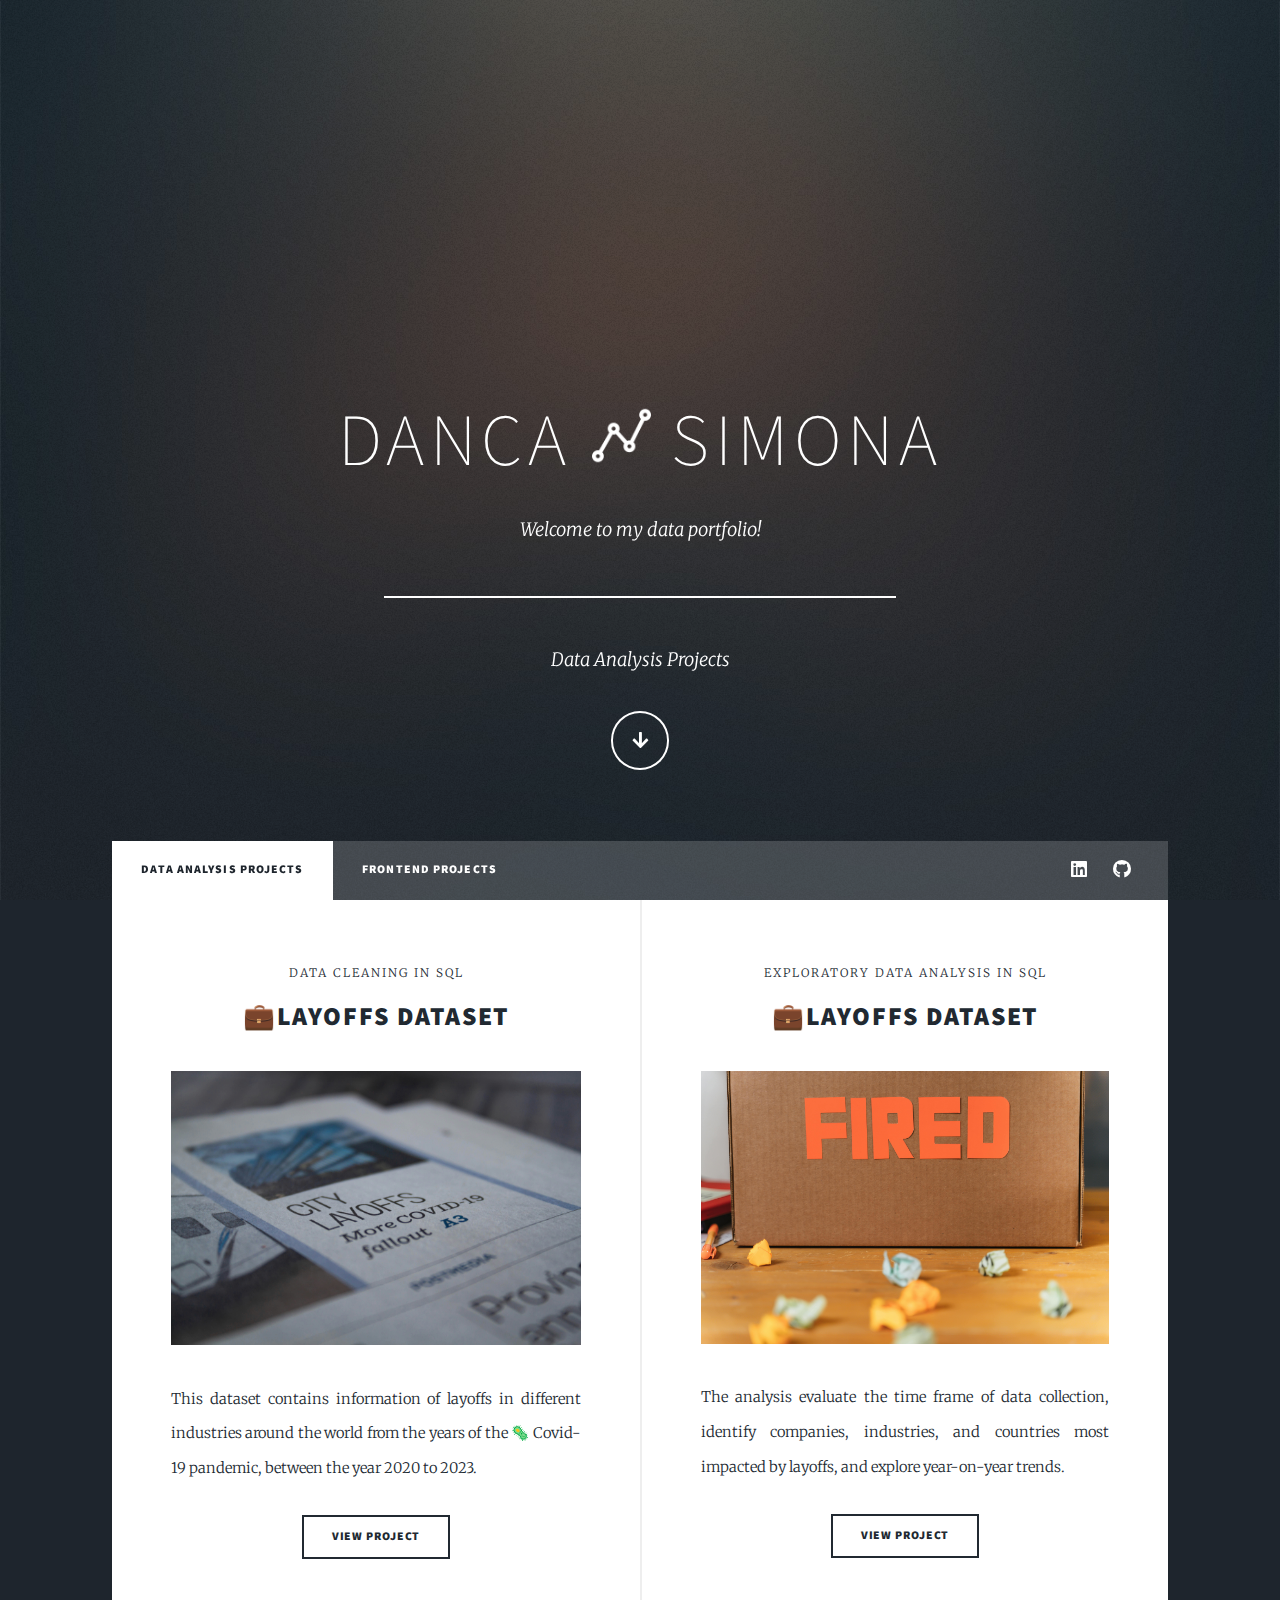
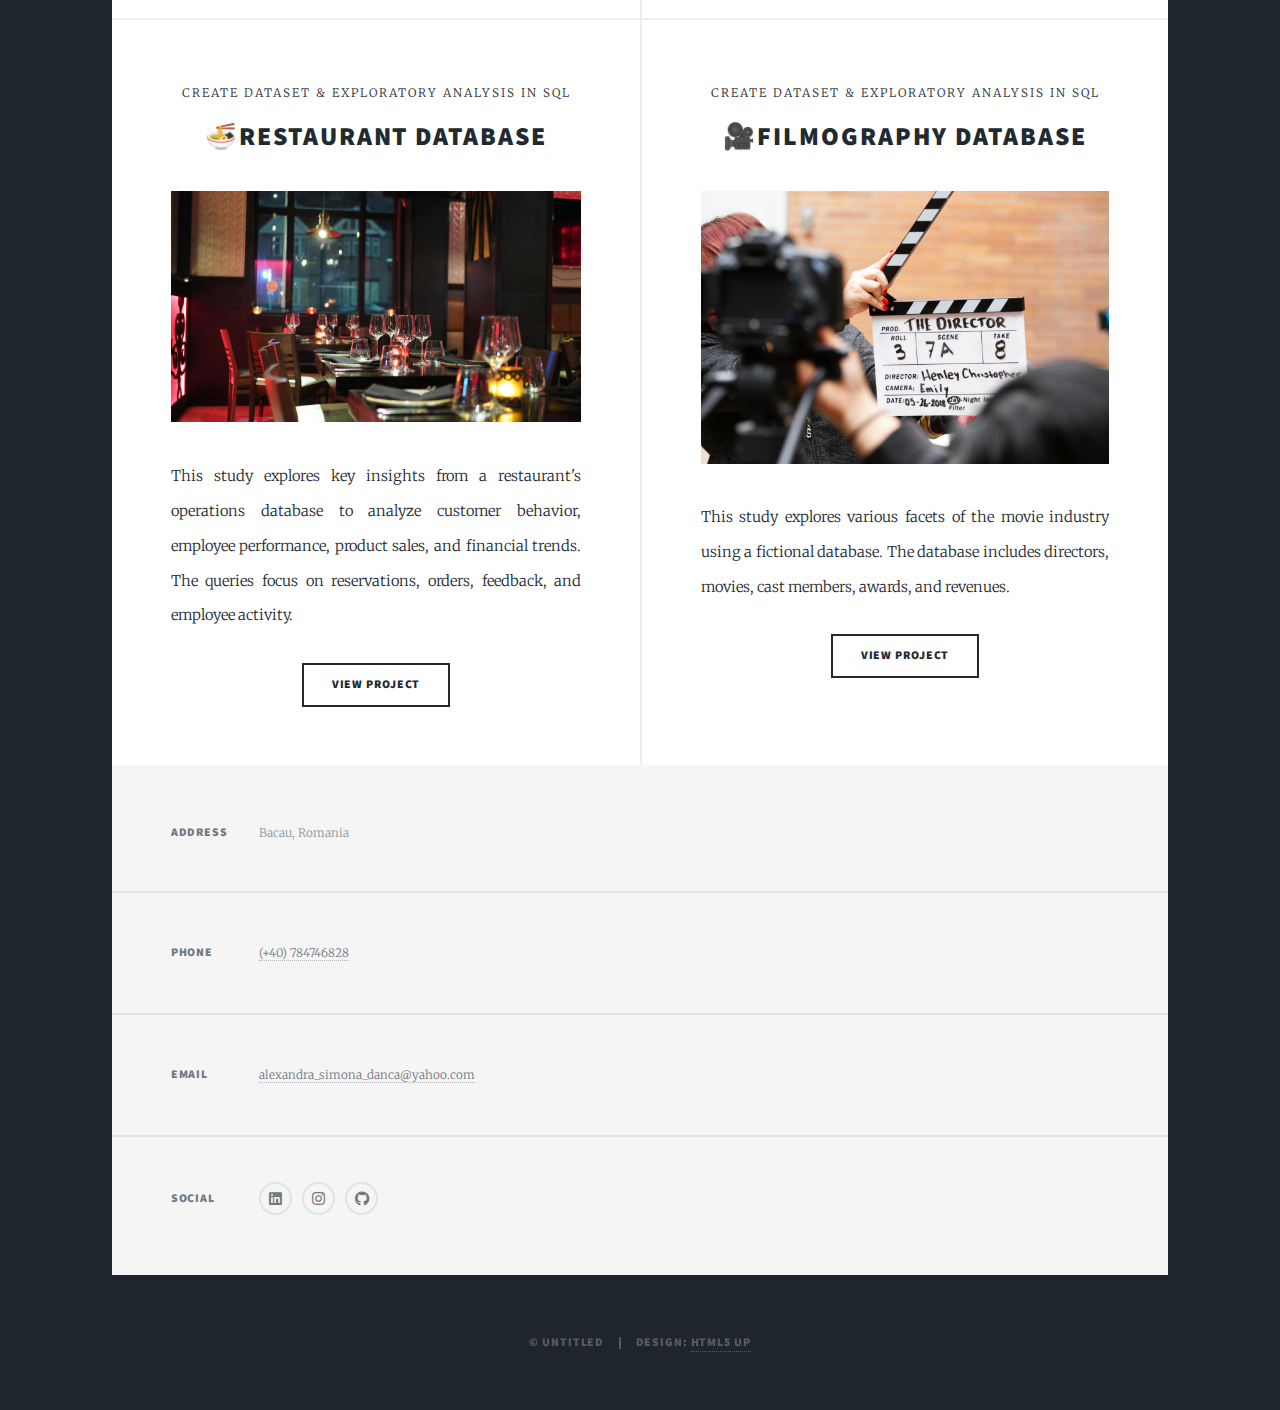
==== index.html @ 0bf6cb14 "upload website" ====
<!DOCTYPE HTML>
<!--
	Massively by HTML5 UP
	html5up.net | @ajlkn
	Free for personal and commercial use under the CCA 3.0 license (html5up.net/license)
-->
<html>
	<head>
		<title>Danca Simona | Portfolio</title>
		<link rel="icon" type="image/x-icon" href="./images/graph_black.png">
		<meta charset="utf-8" />
		<meta name="viewport" content="width=device-width, initial-scale=1, user-scalable=no" />
		<link rel="stylesheet" href="assets/css/main.css" />
		<noscript><link rel="stylesheet" href="assets/css/noscript.css" /></noscript>
	</head>
	<body class="is-preload">

		<!-- Wrapper -->
			<div id="wrapper" class="fade-in">

				<!-- Intro -->
					<div id="intro">
						<h1>Danca <img id="icon" src="./images/graph.png"> Simona</h1>
						<p id="special">Welcome to my data portfolio!</p>
						<hr/>
						<p>Data Analysis Projects</p>
						<ul class="actions">
							<li><a href="#header" class="button icon solid solo fa-arrow-down scrolly">Continue</a></li>
						</ul>
					</div>

				<!-- Nav -->
					<nav id="nav">
						<ul class="links">
							<li class="active"><a href="index.html">Data Analysis projects</a></li>
							<li><a href="frontend_page.html">Frontend projects</a></li>
						</ul>
						<ul class="icons">
							<li><a target=”_blank” href="https://www.linkedin.com/in/alexandra-simona-danca-36a743207/?originalSubdomain=ro" class="icon brands fa-linkedin"><span class="label">Linkedin</span></a></li>
							<li><a target=”_blank” href="https://github.com/alexandradanca" class="icon brands fa-github"><span class="label">GitHub</span></a></li>
						</ul>
					</nav>

				<!-- Main -->
					<div id="main">

						<!-- Featured Post -->
						 <!--
							<article class="post featured">
								<header class="major">
									<span class="date">data cleaning in Sql</span>
									<h2><a href="https://github.com/alexandradanca/MySQL_Layoffs_Data_Cleaning/tree/main">Layoffs Dataset</a></h2>
									<p>This dataset contains information of layoffs in different industries around the world from the years of the covid-19 pandemic, between the year 2020 to 2023.</p>
								</header>
								<a href="https://github.com/alexandradanca/MySQL_Layoffs_Data_Cleaning/blob/main/layoffs.csv" class="image main"><img src="images/pic01.jpg" alt="" /></a>
								<ul class="actions special">
									<li><a href="https://github.com/alexandradanca/MySQL_Layoffs_Data_Cleaning" class="button large">View project</a></li>
								</ul>
							</article>
						-->

						<!-- Posts -->
							<section class="posts">
								<article>
									<header>
										<span class="date">data cleaning in Sql</span>
										<h2><a target=”_blank” href="https://github.com/alexandradanca/MySQL_Layoffs_Data_Cleaning">💼Layoffs Dataset</a></h2>
									</header>
									<a target=”_blank” href="https://github.com/alexandradanca/MySQL_Layoffs_Data_Cleaning" class="image fit"><img src="images/pic01.jpg" alt="Layoffs_Dataset"/></a>
									<p>This dataset contains information of layoffs in different industries around the world from the years of the 🦠 Covid-19 pandemic, between the year 2020 to 2023.</p>
									<ul class="actions special">
										<li><a target=”_blank” href="https://github.com/alexandradanca/MySQL_Layoffs_Data_Cleaning" class="button">View project</a></li>
									</ul>
								</article>
								<article>
									<header>
										<span class="major date">Exploratory Data Analysis in SQL</span>
										<h2><a target=”_blank” href="https://github.com/alexandradanca/MySQL_Exploratory_Data_Analysis">💼Layoffs Dataset</a></h2>
									</header>
									<a target=”_blank” href="https://github.com/alexandradanca/MySQL_Exploratory_Data_Analysis" class="image fit"><img src="images/pic02.jpg" alt="Layoffs_Dataset" /></a>
									<p>The analysis evaluate the time frame of data collection, identify companies, industries, and countries most impacted by layoffs, and explore year-on-year trends.</p>
									<ul class="actions special">
										<li><a target=”_blank” href="https://github.com/alexandradanca/MySQL_Exploratory_Data_Analysis" class="button">View project</a></li>
									</ul>
								</article>
								<article>
									<header>
										<span class="major date">Create dataset & Exploratory Analysis in SQL</span>
										<h2><a target=”_blank” href="https://github.com/alexandradanca/MySQL_Restaurant_Database">🍜Restaurant Database</a></h2>
									</header>
									<a target=”_blank” href="https://github.com/alexandradanca/MySQL_Restaurant_Database" class="image fit"><img src="images/pic03.jpg" alt="" /></a>
									<p>This study explores key insights from a restaurant's operations database to analyze customer behavior, employee performance, product sales, and financial trends. The queries focus on reservations, orders, feedback, and employee activity.</p>
									<ul class="actions special">
										<li><a target=”_blank” href="https://github.com/alexandradanca/MySQL_Restaurant_Database" class="button">View project</a></li>
									</ul>
								</article>
								<article>
									<header>
										<span class="major date">Create dataset & Exploratory Analysis in SQL</span>
										<h2><a target=”_blank” href="https://github.com/alexandradanca/MySQL_Filmography_Database">🎥Filmography Database</a></h2>
									</header>
									<a target=”_blank” href="https://github.com/alexandradanca/MySQL_Filmography_Database" class="image fit"><img src="images/pic04.jpg" alt="" /></a>
									<p>This study explores various facets of the movie industry using a fictional database. The database includes directors, movies, cast members, awards, and revenues.</p>
									<ul class="actions special">
										<li><a target=”_blank” href="https://github.com/alexandradanca/MySQL_Filmography_Database" class="button">View project</a></li>
									</ul>
								</article>
							</section>
					</div>

				<!-- Footer -->
				<footer id="footer">
					<section class="split contact">
						<section class="alt">
							<h3>Address</h3>
							<p>Bacau, Romania</p>
						</section>
						<section>
							<h3>Phone</h3>
							<p><a href="tel:0784746828">(+40) 784746828</a></p>
						</section>
						<section>
							<h3>Email</h3>
							<p><a href="mailto:alexandra_simona_danca@yahoo.com">alexandra_simona_danca@yahoo.com</a></p>
						</section>
						<section>
							<h3>Social</h3>
							<ul class="icons alt">
								<li><a target=”_blank” href="https://www.linkedin.com/in/alexandra-simona-danca-36a743207/?originalSubdomain=ro" class="icon brands alt fa-linkedin"><span class="label">LinkedIn</span></a></li>
								<li><a target=”_blank” href="https://www.instagram.com/dancalexandra/?hl=ro" class="icon brands alt fa-instagram"><span class="label">Instagram</span></a></li>
								<li><a target=”_blank” href="https://github.com/alexandradanca" class="icon brands alt fa-github"><span class="label">GitHub</span></a></li>
							</ul>
						</section>
					</section>
				</footer>

				<!-- Copyright -->
					<div id="copyright">
						<ul><li>&copy; Untitled</li><li>Design: <a href="https://html5up.net">HTML5 UP</a></li></ul>
					</div>

			</div>

		<!-- Scripts -->
			<script src="assets/js/jquery.min.js"></script>
			<script src="assets/js/jquery.scrollex.min.js"></script>
			<script src="assets/js/jquery.scrolly.min.js"></script>
			<script src="assets/js/browser.min.js"></script>
			<script src="assets/js/breakpoints.min.js"></script>
			<script src="assets/js/util.js"></script>
			<script src="assets/js/main.js"></script>

	</body>
</html>
---- assets/css/main.css ----
@import url(fontawesome-all.min.css);
@import url("https://fonts.googleapis.com/css?family=Merriweather:300,700,300italic,700italic|Source+Sans+Pro:900");

/*
	Massively by HTML5 UP
	html5up.net | @ajlkn
	Free for personal and commercial use under the CCA 3.0 license (html5up.net/license)
*/

html, body, div, span, applet, object,
iframe, h1, h2, h3, h4, h5, h6, p, blockquote,
pre, a, abbr, acronym, address, big, cite,
code, del, dfn, em, img, ins, kbd, q, s, samp,
small, strike, strong, sub, sup, tt, var, b,
u, i, center, dl, dt, dd, ol, ul, li, fieldset,
form, label, legend, table, caption, tbody,
tfoot, thead, tr, th, td, article, aside,
canvas, details, embed, figure, figcaption,
footer, header, hgroup, menu, nav, output, ruby,
section, summary, time, mark, audio, video {
	margin: 0;
	padding: 0;
	border: 0;
	font-size: 100%;
	font: inherit;
	vertical-align: baseline;}

article, aside, details, figcaption, figure,
footer, header, hgroup, menu, nav, section {
	display: block;}

body {
	line-height: 1;
}

ol, ul {
	list-style: none;
}

blockquote, q {
	quotes: none;
}

	blockquote:before, blockquote:after, q:before, q:after {
		content: '';
		content: none;
	}

table {
	border-collapse: collapse;
	border-spacing: 0;
}

body {
	-webkit-text-size-adjust: none;
}

mark {
	background-color: transparent;
	color: inherit;
}

input::-moz-focus-inner {
	border: 0;
	padding: 0;
}

input, select, textarea {
	-moz-appearance: none;
	-webkit-appearance: none;
	-ms-appearance: none;
	appearance: none;
}

/* Basic */

	@-ms-viewport {
		width: device-width;
	}

	body {
		-ms-overflow-style: scrollbar;
	}

	@media screen and (max-width: 480px) {

		html, body {
			min-width: 320px;
		}

	}

	html {
		box-sizing: border-box;
	}

	*, *:before, *:after {
		box-sizing: inherit;
	}

	body {
		background-color: #1e252d;
	}

		body.is-preload *, body.is-preload *:before, body.is-preload *:after {
			-moz-animation: none !important;
			-webkit-animation: none !important;
			-ms-animation: none !important;
			animation: none !important;
			-moz-transition: none !important;
			-webkit-transition: none !important;
			-ms-transition: none !important;
			transition: none !important;
		}

/* Type */

	html {
		font-size: 16pt;
	}

		@media screen and (max-width: 1680px) {

			html {
				font-size: 12pt;
			}

		}

		@media screen and (max-width: 1280px) {

			html {
				font-size: 11pt;
			}

		}

		@media screen and (max-width: 360px) {

			html {
				font-size: 10pt;
			}

		}

	body {
		color: #212931;
	}

	body, input, select, textarea {
		font-family: "Merriweather", Georgia, serif;
		font-weight: 300;
		font-size: 1rem;
		line-height: 2.375;
	}

	a {
		-moz-transition: color 0.2s ease-in-out, background-color 0.2s ease-in-out, border-color 0.2s ease-in-out, box-shadow 0.2s ease-in-out;
		-webkit-transition: color 0.2s ease-in-out, background-color 0.2s ease-in-out, border-color 0.2s ease-in-out, box-shadow 0.2s ease-in-out;
		-ms-transition: color 0.2s ease-in-out, background-color 0.2s ease-in-out, border-color 0.2s ease-in-out, box-shadow 0.2s ease-in-out;
		transition: color 0.2s ease-in-out, background-color 0.2s ease-in-out, border-color 0.2s ease-in-out, box-shadow 0.2s ease-in-out;
		border-bottom: dotted 1px;
		text-decoration: none;
	}

		a:hover {
			border-bottom-color: transparent;
		}

	strong, b {
		font-weight: 600;
	}

	em, i {
		font-style: italic;
	}

	p {
		text-align: justify;
		margin: 0 0 2rem 0;
	}

	h1, h2, h3, h4, h5, h6 {
		font-family: "Source Sans Pro", Helvetica, sans-serif;
		font-weight: 900;
		line-height: 1.5;
		letter-spacing: 0.075em;
		text-transform: uppercase;
		margin: 0 0 1rem 0;
	}

		h1 a, h2 a, h3 a, h4 a, h5 a, h6 a {
			border-bottom: 0;
			color: inherit;
			text-decoration: none;
		}

	h1 {
		font-size: 4rem;
		line-height: 1.1;
		margin: 0 0 2rem 0;
	}

	h2 {
		font-size: 1.75rem;
		line-height: 1.3;
		margin: 0 0 1.5rem 0;
	}

	h3 {
		font-size: 1.25rem;
		margin: 0 0 1.5rem 0;
	}

	h4 {
		font-size: 1rem;
	}

	h5 {
		font-size: 0.9rem;
	}

	h6 {
		font-size: 0.8rem;
	}

	sub {
		font-size: 0.8rem;
		position: relative;
		top: 0.5rem;
	}

	sup {
		font-size: 0.8rem;
		position: relative;
		top: -0.5rem;
	}

	blockquote {
		border-left: solid 4px;
		font-style: italic;
		margin: 0 0 2rem 0;
		padding: 0.5rem 0 0.5rem 2rem;
	}

	code {
		border: solid 2px;
		font-family: "Courier New", monospace;
		font-size: 0.9rem;
		margin: 0 0.25rem;
		padding: 0.25rem 0.65rem;
	}

	pre {
		-webkit-overflow-scrolling: touch;
		font-family: "Courier New", monospace;
		font-size: 0.9rem;
		margin: 0 0 2rem 0;
	}

		pre code {
			display: block;
			line-height: 1.75;
			padding: 1rem 1.5rem;
			overflow-x: auto;
		}

	hr {
		border: 0;
		border-bottom: solid 2px;
		margin: 3rem 0;
	}
	
	#intro hr{
		width: 40vw;
	}

		hr.major {
			margin: 5rem 0;
		}

	.align-left {
		text-align: left;
	}

	.align-center {
		text-align: center;
	}

	.align-right {
		text-align: right;
	}

	input, select, textarea {
		color: #212931;
	}

	a {
		color: #212931;
		border-bottom-color: rgba(33, 41, 49, 0.5);
	}

		a:hover {
			border-bottom-color: transparent;
			color: #18bfef !important;
		}

	strong, b {
		color: #212931;
	}

	h1, h2, h3, h4, h5, h6 {
		color: #212931;
	}

	blockquote {
		border-left-color: #eeeeee;
	}

	code {
		background: rgba(220, 220, 220, 0.25);
		border-color: #eeeeee;
	}

	hr {
		border-bottom-color: #eeeeee;
	}

/* Row */

	.row {
		display: flex;
		flex-wrap: wrap;
		box-sizing: border-box;
		align-items: stretch;
	}

		.row > * {
			box-sizing: border-box;
		}

		.row.gtr-uniform > * > :last-child {
			margin-bottom: 0;
		}

		.row.aln-left {
			justify-content: flex-start;
		}

		.row.aln-center {
			justify-content: center;
		}

		.row.aln-right {
			justify-content: flex-end;
		}

		.row.aln-top {
			align-items: flex-start;
		}

		.row.aln-middle {
			align-items: center;
		}

		.row.aln-bottom {
			align-items: flex-end;
		}

		.row > .imp {
			order: -1;
		}

		.row > .col-1 {
			width: 8.33333%;
		}

		.row > .off-1 {
			margin-left: 8.33333%;
		}

		.row > .col-2 {
			width: 16.66667%;
		}

		.row > .off-2 {
			margin-left: 16.66667%;
		}

		.row > .col-3 {
			width: 25%;
		}

		.row > .off-3 {
			margin-left: 25%;
		}

		.row > .col-4 {
			width: 33.33333%;
		}

		.row > .off-4 {
			margin-left: 33.33333%;
		}

		.row > .col-5 {
			width: 41.66667%;
		}

		.row > .off-5 {
			margin-left: 41.66667%;
		}

		.row > .col-6 {
			width: 50%;
		}

		.row > .off-6 {
			margin-left: 50%;
		}

		.row > .col-7 {
			width: 58.33333%;
		}

		.row > .off-7 {
			margin-left: 58.33333%;
		}

		.row > .col-8 {
			width: 66.66667%;
		}

		.row > .off-8 {
			margin-left: 66.66667%;
		}

		.row > .col-9 {
			width: 75%;
		}

		.row > .off-9 {
			margin-left: 75%;
		}

		.row > .col-10 {
			width: 83.33333%;
		}

		.row > .off-10 {
			margin-left: 83.33333%;
		}

		.row > .col-11 {
			width: 91.66667%;
		}

		.row > .off-11 {
			margin-left: 91.66667%;
		}

		.row > .col-12 {
			width: 100%;
		}

		.row > .off-12 {
			margin-left: 100%;
		}

		.row.gtr-0 {
			margin-top: 0;
			margin-left: 0rem;
		}

			.row.gtr-0 > * {
				padding: 0 0 0 0rem;
			}

			.row.gtr-0.gtr-uniform {
				margin-top: 0rem;
			}

				.row.gtr-0.gtr-uniform > * {
					padding-top: 0rem;
				}

		.row.gtr-25 {
			margin-top: 0;
			margin-left: -0.375rem;
		}

			.row.gtr-25 > * {
				padding: 0 0 0 0.375rem;
			}

			.row.gtr-25.gtr-uniform {
				margin-top: -0.375rem;
			}

				.row.gtr-25.gtr-uniform > * {
					padding-top: 0.375rem;
				}

		.row.gtr-50 {
			margin-top: 0;
			margin-left: -0.75rem;
		}

			.row.gtr-50 > * {
				padding: 0 0 0 0.75rem;
			}

			.row.gtr-50.gtr-uniform {
				margin-top: -0.75rem;
			}

				.row.gtr-50.gtr-uniform > * {
					padding-top: 0.75rem;
				}

		.row {
			margin-top: 0;
			margin-left: -1.5rem;
		}

			.row > * {
				padding: 0 0 0 1.5rem;
			}

			.row.gtr-uniform {
				margin-top: -1.5rem;
			}

				.row.gtr-uniform > * {
					padding-top: 1.5rem;
				}

		.row.gtr-150 {
			margin-top: 0;
			margin-left: -2.25rem;
		}

			.row.gtr-150 > * {
				padding: 0 0 0 2.25rem;
			}

			.row.gtr-150.gtr-uniform {
				margin-top: -2.25rem;
			}

				.row.gtr-150.gtr-uniform > * {
					padding-top: 2.25rem;
				}

		.row.gtr-200 {
			margin-top: 0;
			margin-left: -3rem;
		}

			.row.gtr-200 > * {
				padding: 0 0 0 3rem;
			}

			.row.gtr-200.gtr-uniform {
				margin-top: -3rem;
			}

				.row.gtr-200.gtr-uniform > * {
					padding-top: 3rem;
				}

		@media screen and (max-width: 1680px) {

			.row {
				display: flex;
				flex-wrap: wrap;
				box-sizing: border-box;
				align-items: stretch;
			}

				.row > * {
					box-sizing: border-box;
				}

				.row.gtr-uniform > * > :last-child {
					margin-bottom: 0;
				}

				.row.aln-left {
					justify-content: flex-start;
				}

				.row.aln-center {
					justify-content: center;
				}

				.row.aln-right {
					justify-content: flex-end;
				}

				.row.aln-top {
					align-items: flex-start;
				}

				.row.aln-middle {
					align-items: center;
				}

				.row.aln-bottom {
					align-items: flex-end;
				}

				.row > .imp-xlarge {
					order: -1;
				}

				.row > .col-1-xlarge {
					width: 8.33333%;
				}

				.row > .off-1-xlarge {
					margin-left: 8.33333%;
				}

				.row > .col-2-xlarge {
					width: 16.66667%;
				}

				.row > .off-2-xlarge {
					margin-left: 16.66667%;
				}

				.row > .col-3-xlarge {
					width: 25%;
				}

				.row > .off-3-xlarge {
					margin-left: 25%;
				}

				.row > .col-4-xlarge {
					width: 33.33333%;
				}

				.row > .off-4-xlarge {
					margin-left: 33.33333%;
				}

				.row > .col-5-xlarge {
					width: 41.66667%;
				}

				.row > .off-5-xlarge {
					margin-left: 41.66667%;
				}

				.row > .col-6-xlarge {
					width: 50%;
				}

				.row > .off-6-xlarge {
					margin-left: 50%;
				}

				.row > .col-7-xlarge {
					width: 58.33333%;
				}

				.row > .off-7-xlarge {
					margin-left: 58.33333%;
				}

				.row > .col-8-xlarge {
					width: 66.66667%;
				}

				.row > .off-8-xlarge {
					margin-left: 66.66667%;
				}

				.row > .col-9-xlarge {
					width: 75%;
				}

				.row > .off-9-xlarge {
					margin-left: 75%;
				}

				.row > .col-10-xlarge {
					width: 83.33333%;
				}

				.row > .off-10-xlarge {
					margin-left: 83.33333%;
				}

				.row > .col-11-xlarge {
					width: 91.66667%;
				}

				.row > .off-11-xlarge {
					margin-left: 91.66667%;
				}

				.row > .col-12-xlarge {
					width: 100%;
				}

				.row > .off-12-xlarge {
					margin-left: 100%;
				}

				.row.gtr-0 {
					margin-top: 0;
					margin-left: 0rem;
				}

					.row.gtr-0 > * {
						padding: 0 0 0 0rem;
					}

					.row.gtr-0.gtr-uniform {
						margin-top: 0rem;
					}

						.row.gtr-0.gtr-uniform > * {
							padding-top: 0rem;
						}

				.row.gtr-25 {
					margin-top: 0;
					margin-left: -0.375rem;
				}

					.row.gtr-25 > * {
						padding: 0 0 0 0.375rem;
					}

					.row.gtr-25.gtr-uniform {
						margin-top: -0.375rem;
					}

						.row.gtr-25.gtr-uniform > * {
							padding-top: 0.375rem;
						}

				.row.gtr-50 {
					margin-top: 0;
					margin-left: -0.75rem;
				}

					.row.gtr-50 > * {
						padding: 0 0 0 0.75rem;
					}

					.row.gtr-50.gtr-uniform {
						margin-top: -0.75rem;
					}

						.row.gtr-50.gtr-uniform > * {
							padding-top: 0.75rem;
						}

				.row {
					margin-top: 0;
					margin-left: -1.5rem;
				}

					.row > * {
						padding: 0 0 0 1.5rem;
					}

					.row.gtr-uniform {
						margin-top: -1.5rem;
					}

						.row.gtr-uniform > * {
							padding-top: 1.5rem;
						}

				.row.gtr-150 {
					margin-top: 0;
					margin-left: -2.25rem;
				}

					.row.gtr-150 > * {
						padding: 0 0 0 2.25rem;
					}

					.row.gtr-150.gtr-uniform {
						margin-top: -2.25rem;
					}

						.row.gtr-150.gtr-uniform > * {
							padding-top: 2.25rem;
						}

				.row.gtr-200 {
					margin-top: 0;
					margin-left: -3rem;
				}

					.row.gtr-200 > * {
						padding: 0 0 0 3rem;
					}

					.row.gtr-200.gtr-uniform {
						margin-top: -3rem;
					}

						.row.gtr-200.gtr-uniform > * {
							padding-top: 3rem;
						}

		}

		@media screen and (max-width: 1280px) {

			.row {
				display: flex;
				flex-wrap: wrap;
				box-sizing: border-box;
				align-items: stretch;
			}

				.row > * {
					box-sizing: border-box;
				}

				.row.gtr-uniform > * > :last-child {
					margin-bottom: 0;
				}

				.row.aln-left {
					justify-content: flex-start;
				}

				.row.aln-center {
					justify-content: center;
				}

				.row.aln-right {
					justify-content: flex-end;
				}

				.row.aln-top {
					align-items: flex-start;
				}

				.row.aln-middle {
					align-items: center;
				}

				.row.aln-bottom {
					align-items: flex-end;
				}

				.row > .imp-large {
					order: -1;
				}

				.row > .col-1-large {
					width: 8.33333%;
				}

				.row > .off-1-large {
					margin-left: 8.33333%;
				}

				.row > .col-2-large {
					width: 16.66667%;
				}

				.row > .off-2-large {
					margin-left: 16.66667%;
				}

				.row > .col-3-large {
					width: 25%;
				}

				.row > .off-3-large {
					margin-left: 25%;
				}

				.row > .col-4-large {
					width: 33.33333%;
				}

				.row > .off-4-large {
					margin-left: 33.33333%;
				}

				.row > .col-5-large {
					width: 41.66667%;
				}

				.row > .off-5-large {
					margin-left: 41.66667%;
				}

				.row > .col-6-large {
					width: 50%;
				}

				.row > .off-6-large {
					margin-left: 50%;
				}

				.row > .col-7-large {
					width: 58.33333%;
				}

				.row > .off-7-large {
					margin-left: 58.33333%;
				}

				.row > .col-8-large {
					width: 66.66667%;
				}

				.row > .off-8-large {
					margin-left: 66.66667%;
				}

				.row > .col-9-large {
					width: 75%;
				}

				.row > .off-9-large {
					margin-left: 75%;
				}

				.row > .col-10-large {
					width: 83.33333%;
				}

				.row > .off-10-large {
					margin-left: 83.33333%;
				}

				.row > .col-11-large {
					width: 91.66667%;
				}

				.row > .off-11-large {
					margin-left: 91.66667%;
				}

				.row > .col-12-large {
					width: 100%;
				}

				.row > .off-12-large {
					margin-left: 100%;
				}

				.row.gtr-0 {
					margin-top: 0;
					margin-left: 0rem;
				}

					.row.gtr-0 > * {
						padding: 0 0 0 0rem;
					}

					.row.gtr-0.gtr-uniform {
						margin-top: 0rem;
					}

						.row.gtr-0.gtr-uniform > * {
							padding-top: 0rem;
						}

				.row.gtr-25 {
					margin-top: 0;
					margin-left: -0.375rem;
				}

					.row.gtr-25 > * {
						padding: 0 0 0 0.375rem;
					}

					.row.gtr-25.gtr-uniform {
						margin-top: -0.375rem;
					}

						.row.gtr-25.gtr-uniform > * {
							padding-top: 0.375rem;
						}

				.row.gtr-50 {
					margin-top: 0;
					margin-left: -0.75rem;
				}

					.row.gtr-50 > * {
						padding: 0 0 0 0.75rem;
					}

					.row.gtr-50.gtr-uniform {
						margin-top: -0.75rem;
					}

						.row.gtr-50.gtr-uniform > * {
							padding-top: 0.75rem;
						}

				.row {
					margin-top: 0;
					margin-left: -1.5rem;
				}

					.row > * {
						padding: 0 0 0 1.5rem;
					}

					.row.gtr-uniform {
						margin-top: -1.5rem;
					}

						.row.gtr-uniform > * {
							padding-top: 1.5rem;
						}

				.row.gtr-150 {
					margin-top: 0;
					margin-left: -2.25rem;
				}

					.row.gtr-150 > * {
						padding: 0 0 0 2.25rem;
					}

					.row.gtr-150.gtr-uniform {
						margin-top: -2.25rem;
					}

						.row.gtr-150.gtr-uniform > * {
							padding-top: 2.25rem;
						}

				.row.gtr-200 {
					margin-top: 0;
					margin-left: -3rem;
				}

					.row.gtr-200 > * {
						padding: 0 0 0 3rem;
					}

					.row.gtr-200.gtr-uniform {
						margin-top: -3rem;
					}

						.row.gtr-200.gtr-uniform > * {
							padding-top: 3rem;
						}

		}

		@media screen and (max-width: 980px) {

			.row {
				display: flex;
				flex-wrap: wrap;
				box-sizing: border-box;
				align-items: stretch;
			}

				.row > * {
					box-sizing: border-box;
				}

				.row.gtr-uniform > * > :last-child {
					margin-bottom: 0;
				}

				.row.aln-left {
					justify-content: flex-start;
				}

				.row.aln-center {
					justify-content: center;
				}

				.row.aln-right {
					justify-content: flex-end;
				}

				.row.aln-top {
					align-items: flex-start;
				}

				.row.aln-middle {
					align-items: center;
				}

				.row.aln-bottom {
					align-items: flex-end;
				}

				.row > .imp-medium {
					order: -1;
				}

				.row > .col-1-medium {
					width: 8.33333%;
				}

				.row > .off-1-medium {
					margin-left: 8.33333%;
				}

				.row > .col-2-medium {
					width: 16.66667%;
				}

				.row > .off-2-medium {
					margin-left: 16.66667%;
				}

				.row > .col-3-medium {
					width: 25%;
				}

				.row > .off-3-medium {
					margin-left: 25%;
				}

				.row > .col-4-medium {
					width: 33.33333%;
				}

				.row > .off-4-medium {
					margin-left: 33.33333%;
				}

				.row > .col-5-medium {
					width: 41.66667%;
				}

				.row > .off-5-medium {
					margin-left: 41.66667%;
				}

				.row > .col-6-medium {
					width: 50%;
				}

				.row > .off-6-medium {
					margin-left: 50%;
				}

				.row > .col-7-medium {
					width: 58.33333%;
				}

				.row > .off-7-medium {
					margin-left: 58.33333%;
				}

				.row > .col-8-medium {
					width: 66.66667%;
				}

				.row > .off-8-medium {
					margin-left: 66.66667%;
				}

				.row > .col-9-medium {
					width: 75%;
				}

				.row > .off-9-medium {
					margin-left: 75%;
				}

				.row > .col-10-medium {
					width: 83.33333%;
				}

				.row > .off-10-medium {
					margin-left: 83.33333%;
				}

				.row > .col-11-medium {
					width: 91.66667%;
				}

				.row > .off-11-medium {
					margin-left: 91.66667%;
				}

				.row > .col-12-medium {
					width: 100%;
				}

				.row > .off-12-medium {
					margin-left: 100%;
				}

				.row.gtr-0 {
					margin-top: 0;
					margin-left: 0rem;
				}

					.row.gtr-0 > * {
						padding: 0 0 0 0rem;
					}

					.row.gtr-0.gtr-uniform {
						margin-top: 0rem;
					}

						.row.gtr-0.gtr-uniform > * {
							padding-top: 0rem;
						}

				.row.gtr-25 {
					margin-top: 0;
					margin-left: -0.375rem;
				}

					.row.gtr-25 > * {
						padding: 0 0 0 0.375rem;
					}

					.row.gtr-25.gtr-uniform {
						margin-top: -0.375rem;
					}

						.row.gtr-25.gtr-uniform > * {
							padding-top: 0.375rem;
						}

				.row.gtr-50 {
					margin-top: 0;
					margin-left: -0.75rem;
				}

					.row.gtr-50 > * {
						padding: 0 0 0 0.75rem;
					}

					.row.gtr-50.gtr-uniform {
						margin-top: -0.75rem;
					}

						.row.gtr-50.gtr-uniform > * {
							padding-top: 0.75rem;
						}

				.row {
					margin-top: 0;
					margin-left: -1.5rem;
				}

					.row > * {
						padding: 0 0 0 1.5rem;
					}

					.row.gtr-uniform {
						margin-top: -1.5rem;
					}

						.row.gtr-uniform > * {
							padding-top: 1.5rem;
						}

				.row.gtr-150 {
					margin-top: 0;
					margin-left: -2.25rem;
				}

					.row.gtr-150 > * {
						padding: 0 0 0 2.25rem;
					}

					.row.gtr-150.gtr-uniform {
						margin-top: -2.25rem;
					}

						.row.gtr-150.gtr-uniform > * {
							padding-top: 2.25rem;
						}

				.row.gtr-200 {
					margin-top: 0;
					margin-left: -3rem;
				}

					.row.gtr-200 > * {
						padding: 0 0 0 3rem;
					}

					.row.gtr-200.gtr-uniform {
						margin-top: -3rem;
					}

						.row.gtr-200.gtr-uniform > * {
							padding-top: 3rem;
						}

		}

		@media screen and (max-width: 736px) {

			.row {
				display: flex;
				flex-wrap: wrap;
				box-sizing: border-box;
				align-items: stretch;
			}

				.row > * {
					box-sizing: border-box;
				}

				.row.gtr-uniform > * > :last-child {
					margin-bottom: 0;
				}

				.row.aln-left {
					justify-content: flex-start;
				}

				.row.aln-center {
					justify-content: center;
				}

				.row.aln-right {
					justify-content: flex-end;
				}

				.row.aln-top {
					align-items: flex-start;
				}

				.row.aln-middle {
					align-items: center;
				}

				.row.aln-bottom {
					align-items: flex-end;
				}

				.row > .imp-small {
					order: -1;
				}

				.row > .col-1-small {
					width: 8.33333%;
				}

				.row > .off-1-small {
					margin-left: 8.33333%;
				}

				.row > .col-2-small {
					width: 16.66667%;
				}

				.row > .off-2-small {
					margin-left: 16.66667%;
				}

				.row > .col-3-small {
					width: 25%;
				}

				.row > .off-3-small {
					margin-left: 25%;
				}

				.row > .col-4-small {
					width: 33.33333%;
				}

				.row > .off-4-small {
					margin-left: 33.33333%;
				}

				.row > .col-5-small {
					width: 41.66667%;
				}

				.row > .off-5-small {
					margin-left: 41.66667%;
				}

				.row > .col-6-small {
					width: 50%;
				}

				.row > .off-6-small {
					margin-left: 50%;
				}

				.row > .col-7-small {
					width: 58.33333%;
				}

				.row > .off-7-small {
					margin-left: 58.33333%;
				}

				.row > .col-8-small {
					width: 66.66667%;
				}

				.row > .off-8-small {
					margin-left: 66.66667%;
				}

				.row > .col-9-small {
					width: 75%;
				}

				.row > .off-9-small {
					margin-left: 75%;
				}

				.row > .col-10-small {
					width: 83.33333%;
				}

				.row > .off-10-small {
					margin-left: 83.33333%;
				}

				.row > .col-11-small {
					width: 91.66667%;
				}

				.row > .off-11-small {
					margin-left: 91.66667%;
				}

				.row > .col-12-small {
					width: 100%;
				}

				.row > .off-12-small {
					margin-left: 100%;
				}

				.row.gtr-0 {
					margin-top: 0;
					margin-left: 0rem;
				}

					.row.gtr-0 > * {
						padding: 0 0 0 0rem;
					}

					.row.gtr-0.gtr-uniform {
						margin-top: 0rem;
					}

						.row.gtr-0.gtr-uniform > * {
							padding-top: 0rem;
						}

				.row.gtr-25 {
					margin-top: 0;
					margin-left: -0.375rem;
				}

					.row.gtr-25 > * {
						padding: 0 0 0 0.375rem;
					}

					.row.gtr-25.gtr-uniform {
						margin-top: -0.375rem;
					}

						.row.gtr-25.gtr-uniform > * {
							padding-top: 0.375rem;
						}

				.row.gtr-50 {
					margin-top: 0;
					margin-left: -0.75rem;
				}

					.row.gtr-50 > * {
						padding: 0 0 0 0.75rem;
					}

					.row.gtr-50.gtr-uniform {
						margin-top: -0.75rem;
					}

						.row.gtr-50.gtr-uniform > * {
							padding-top: 0.75rem;
						}

				.row {
					margin-top: 0;
					margin-left: -1.5rem;
				}

					.row > * {
						padding: 0 0 0 1.5rem;
					}

					.row.gtr-uniform {
						margin-top: -1.5rem;
					}

						.row.gtr-uniform > * {
							padding-top: 1.5rem;
						}

				.row.gtr-150 {
					margin-top: 0;
					margin-left: -2.25rem;
				}

					.row.gtr-150 > * {
						padding: 0 0 0 2.25rem;
					}

					.row.gtr-150.gtr-uniform {
						margin-top: -2.25rem;
					}

						.row.gtr-150.gtr-uniform > * {
							padding-top: 2.25rem;
						}

				.row.gtr-200 {
					margin-top: 0;
					margin-left: -3rem;
				}

					.row.gtr-200 > * {
						padding: 0 0 0 3rem;
					}

					.row.gtr-200.gtr-uniform {
						margin-top: -3rem;
					}

						.row.gtr-200.gtr-uniform > * {
							padding-top: 3rem;
						}

		}

		@media screen and (max-width: 480px) {

			.row {
				display: flex;
				flex-wrap: wrap;
				box-sizing: border-box;
				align-items: stretch;
			}

				.row > * {
					box-sizing: border-box;
				}

				.row.gtr-uniform > * > :last-child {
					margin-bottom: 0;
				}

				.row.aln-left {
					justify-content: flex-start;
				}

				.row.aln-center {
					justify-content: center;
				}

				.row.aln-right {
					justify-content: flex-end;
				}

				.row.aln-top {
					align-items: flex-start;
				}

				.row.aln-middle {
					align-items: center;
				}

				.row.aln-bottom {
					align-items: flex-end;
				}

				.row > .imp-xsmall {
					order: -1;
				}

				.row > .col-1-xsmall {
					width: 8.33333%;
				}

				.row > .off-1-xsmall {
					margin-left: 8.33333%;
				}

				.row > .col-2-xsmall {
					width: 16.66667%;
				}

				.row > .off-2-xsmall {
					margin-left: 16.66667%;
				}

				.row > .col-3-xsmall {
					width: 25%;
				}

				.row > .off-3-xsmall {
					margin-left: 25%;
				}

				.row > .col-4-xsmall {
					width: 33.33333%;
				}

				.row > .off-4-xsmall {
					margin-left: 33.33333%;
				}

				.row > .col-5-xsmall {
					width: 41.66667%;
				}

				.row > .off-5-xsmall {
					margin-left: 41.66667%;
				}

				.row > .col-6-xsmall {
					width: 50%;
				}

				.row > .off-6-xsmall {
					margin-left: 50%;
				}

				.row > .col-7-xsmall {
					width: 58.33333%;
				}

				.row > .off-7-xsmall {
					margin-left: 58.33333%;
				}

				.row > .col-8-xsmall {
					width: 66.66667%;
				}

				.row > .off-8-xsmall {
					margin-left: 66.66667%;
				}

				.row > .col-9-xsmall {
					width: 75%;
				}

				.row > .off-9-xsmall {
					margin-left: 75%;
				}

				.row > .col-10-xsmall {
					width: 83.33333%;
				}

				.row > .off-10-xsmall {
					margin-left: 83.33333%;
				}

				.row > .col-11-xsmall {
					width: 91.66667%;
				}

				.row > .off-11-xsmall {
					margin-left: 91.66667%;
				}

				.row > .col-12-xsmall {
					width: 100%;
				}

				.row > .off-12-xsmall {
					margin-left: 100%;
				}

				.row.gtr-0 {
					margin-top: 0;
					margin-left: 0rem;
				}

					.row.gtr-0 > * {
						padding: 0 0 0 0rem;
					}

					.row.gtr-0.gtr-uniform {
						margin-top: 0rem;
					}

						.row.gtr-0.gtr-uniform > * {
							padding-top: 0rem;
						}

				.row.gtr-25 {
					margin-top: 0;
					margin-left: -0.375rem;
				}

					.row.gtr-25 > * {
						padding: 0 0 0 0.375rem;
					}

					.row.gtr-25.gtr-uniform {
						margin-top: -0.375rem;
					}

						.row.gtr-25.gtr-uniform > * {
							padding-top: 0.375rem;
						}

				.row.gtr-50 {
					margin-top: 0;
					margin-left: -0.75rem;
				}

					.row.gtr-50 > * {
						padding: 0 0 0 0.75rem;
					}

					.row.gtr-50.gtr-uniform {
						margin-top: -0.75rem;
					}

						.row.gtr-50.gtr-uniform > * {
							padding-top: 0.75rem;
						}

				.row {
					margin-top: 0;
					margin-left: -1.5rem;
				}

					.row > * {
						padding: 0 0 0 1.5rem;
					}

					.row.gtr-uniform {
						margin-top: -1.5rem;
					}

						.row.gtr-uniform > * {
							padding-top: 1.5rem;
						}

				.row.gtr-150 {
					margin-top: 0;
					margin-left: -2.25rem;
				}

					.row.gtr-150 > * {
						padding: 0 0 0 2.25rem;
					}

					.row.gtr-150.gtr-uniform {
						margin-top: -2.25rem;
					}

						.row.gtr-150.gtr-uniform > * {
							padding-top: 2.25rem;
						}

				.row.gtr-200 {
					margin-top: 0;
					margin-left: -3rem;
				}

					.row.gtr-200 > * {
						padding: 0 0 0 3rem;
					}

					.row.gtr-200.gtr-uniform {
						margin-top: -3rem;
					}

						.row.gtr-200.gtr-uniform > * {
							padding-top: 3rem;
						}

		}

		@media screen and (max-width: 360px) {

			.row {
				display: flex;
				flex-wrap: wrap;
				box-sizing: border-box;
				align-items: stretch;
			}

				.row > * {
					box-sizing: border-box;
				}

				.row.gtr-uniform > * > :last-child {
					margin-bottom: 0;
				}

				.row.aln-left {
					justify-content: flex-start;
				}

				.row.aln-center {
					justify-content: center;
				}

				.row.aln-right {
					justify-content: flex-end;
				}

				.row.aln-top {
					align-items: flex-start;
				}

				.row.aln-middle {
					align-items: center;
				}

				.row.aln-bottom {
					align-items: flex-end;
				}

				.row > .imp-xxsmall {
					order: -1;
				}

				.row > .col-1-xxsmall {
					width: 8.33333%;
				}

				.row > .off-1-xxsmall {
					margin-left: 8.33333%;
				}

				.row > .col-2-xxsmall {
					width: 16.66667%;
				}

				.row > .off-2-xxsmall {
					margin-left: 16.66667%;
				}

				.row > .col-3-xxsmall {
					width: 25%;
				}

				.row > .off-3-xxsmall {
					margin-left: 25%;
				}

				.row > .col-4-xxsmall {
					width: 33.33333%;
				}

				.row > .off-4-xxsmall {
					margin-left: 33.33333%;
				}

				.row > .col-5-xxsmall {
					width: 41.66667%;
				}

				.row > .off-5-xxsmall {
					margin-left: 41.66667%;
				}

				.row > .col-6-xxsmall {
					width: 50%;
				}

				.row > .off-6-xxsmall {
					margin-left: 50%;
				}

				.row > .col-7-xxsmall {
					width: 58.33333%;
				}

				.row > .off-7-xxsmall {
					margin-left: 58.33333%;
				}

				.row > .col-8-xxsmall {
					width: 66.66667%;
				}

				.row > .off-8-xxsmall {
					margin-left: 66.66667%;
				}

				.row > .col-9-xxsmall {
					width: 75%;
				}

				.row > .off-9-xxsmall {
					margin-left: 75%;
				}

				.row > .col-10-xxsmall {
					width: 83.33333%;
				}

				.row > .off-10-xxsmall {
					margin-left: 83.33333%;
				}

				.row > .col-11-xxsmall {
					width: 91.66667%;
				}

				.row > .off-11-xxsmall {
					margin-left: 91.66667%;
				}

				.row > .col-12-xxsmall {
					width: 100%;
				}

				.row > .off-12-xxsmall {
					margin-left: 100%;
				}

				.row.gtr-0 {
					margin-top: 0;
					margin-left: 0rem;
				}

					.row.gtr-0 > * {
						padding: 0 0 0 0rem;
					}

					.row.gtr-0.gtr-uniform {
						margin-top: 0rem;
					}

						.row.gtr-0.gtr-uniform > * {
							padding-top: 0rem;
						}

				.row.gtr-25 {
					margin-top: 0;
					margin-left: -0.375rem;
				}

					.row.gtr-25 > * {
						padding: 0 0 0 0.375rem;
					}

					.row.gtr-25.gtr-uniform {
						margin-top: -0.375rem;
					}

						.row.gtr-25.gtr-uniform > * {
							padding-top: 0.375rem;
						}

				.row.gtr-50 {
					margin-top: 0;
					margin-left: -0.75rem;
				}

					.row.gtr-50 > * {
						padding: 0 0 0 0.75rem;
					}

					.row.gtr-50.gtr-uniform {
						margin-top: -0.75rem;
					}

						.row.gtr-50.gtr-uniform > * {
							padding-top: 0.75rem;
						}

				.row {
					margin-top: 0;
					margin-left: -1.5rem;
				}

					.row > * {
						padding: 0 0 0 1.5rem;
					}

					.row.gtr-uniform {
						margin-top: -1.5rem;
					}

						.row.gtr-uniform > * {
							padding-top: 1.5rem;
						}

				.row.gtr-150 {
					margin-top: 0;
					margin-left: -2.25rem;
				}

					.row.gtr-150 > * {
						padding: 0 0 0 2.25rem;
					}

					.row.gtr-150.gtr-uniform {
						margin-top: -2.25rem;
					}

						.row.gtr-150.gtr-uniform > * {
							padding-top: 2.25rem;
						}

				.row.gtr-200 {
					margin-top: 0;
					margin-left: -3rem;
				}

					.row.gtr-200 > * {
						padding: 0 0 0 3rem;
					}

					.row.gtr-200.gtr-uniform {
						margin-top: -3rem;
					}

						.row.gtr-200.gtr-uniform > * {
							padding-top: 3rem;
						}

		}

/* Box */

	.box {
		border: solid 2px;
		margin-bottom: 2rem;
		padding: 1.5rem;
	}

		.box > :last-child,
		.box > :last-child > :last-child,
		.box > :last-child > :last-child > :last-child {
			margin-bottom: 0;
		}

		.box.alt {
			border: 0;
			border-radius: 0;
			padding: 0;
		}

	.box {
		border-color: #eeeeee;
	}

/* Button */

	input[type="submit"],
	input[type="reset"],
	input[type="button"],
	button,
	.button {
		-moz-appearance: none;
		-webkit-appearance: none;
		-ms-appearance: none;
		appearance: none;
		-moz-transition: background-color 0.2s ease-in-out, box-shadow 0.2s ease-in-out, color 0.2s ease-in-out;
		-webkit-transition: background-color 0.2s ease-in-out, box-shadow 0.2s ease-in-out, color 0.2s ease-in-out;
		-ms-transition: background-color 0.2s ease-in-out, box-shadow 0.2s ease-in-out, color 0.2s ease-in-out;
		transition: background-color 0.2s ease-in-out, box-shadow 0.2s ease-in-out, color 0.2s ease-in-out;
		border: 0;
		border-radius: 0;
		cursor: pointer;
		display: inline-block;
		font-family: "Source Sans Pro", Helvetica, sans-serif;
		font-size: 0.8rem;
		font-weight: 900;
		letter-spacing: 0.075em;
		height: 3rem;
		line-height: 3rem;
		padding: 0 2rem;
		text-align: center;
		text-decoration: none;
		text-transform: uppercase;
		white-space: nowrap;
	}

		input[type="submit"].icon:before,
		input[type="reset"].icon:before,
		input[type="button"].icon:before,
		button.icon:before,
		.button.icon:before {
			margin-right: 0.5rem;
		}

		input[type="submit"].icon.solo,
		input[type="reset"].icon.solo,
		input[type="button"].icon.solo,
		button.icon.solo,
		.button.icon.solo {
			position: relative;
			width: 4rem;
			height: 4rem;
			line-height: 4rem;
			border-radius: 4rem;
			text-indent: 4rem;
			overflow: hidden;
			padding: 0;
			white-space: nowrap;
		}

			input[type="submit"].icon.solo:before,
			input[type="reset"].icon.solo:before,
			input[type="button"].icon.solo:before,
			button.icon.solo:before,
			.button.icon.solo:before {
				position: absolute;
				display: block;
				top: 0;
				left: 0;
				width: inherit;
				height: inherit;
				line-height: inherit;
				font-size: 1.25rem;
				margin-right: 0;
				text-align: center;
				text-indent: 0;
			}

		input[type="submit"].fit,
		input[type="reset"].fit,
		input[type="button"].fit,
		button.fit,
		.button.fit {
			width: 100%;
		}

		input[type="submit"].small,
		input[type="reset"].small,
		input[type="button"].small,
		button.small,
		.button.small {
			font-size: 0.7rem;
			height: 2.5rem;
			line-height: 2.5rem;
			padding: 0 1.5rem;
		}

		input[type="submit"].large,
		input[type="reset"].large,
		input[type="button"].large,
		button.large,
		.button.large {
			font-size: 0.9rem;
			height: 3.5rem;
			line-height: 3.5rem;
			padding: 0 2.75rem;
		}

		@media screen and (max-width: 980px) {

			input[type="submit"],
			input[type="reset"],
			input[type="button"],
			button,
			.button {
				font-size: 0.9rem;
				height: 3.25rem;
				line-height: 3.25rem;
			}

				input[type="submit"].large,
				input[type="reset"].large,
				input[type="button"].large,
				button.large,
				.button.large {
					font-size: 1rem;
					height: 3.75rem;
					line-height: 3.75rem;
				}

		}

		input[type="submit"].disabled, input[type="submit"]:disabled,
		input[type="reset"].disabled,
		input[type="reset"]:disabled,
		input[type="button"].disabled,
		input[type="button"]:disabled,
		button.disabled,
		button:disabled,
		.button.disabled,
		.button:disabled {
			pointer-events: none;
			opacity: 0.25;
		}

	input[type="submit"],
	input[type="reset"],
	input[type="button"],
	button,
	.button {
		background-color: transparent;
		box-shadow: inset 0 0 0 2px #212931;
		color: #212931 !important;
	}

		input[type="submit"]:hover,
		input[type="reset"]:hover,
		input[type="button"]:hover,
		button:hover,
		.button:hover {
			box-shadow: inset 0 0 0 2px #18bfef;
			color: #18bfef !important;
		}

		input[type="submit"].primary,
		input[type="reset"].primary,
		input[type="button"].primary,
		button.primary,
		.button.primary {
			background-color: #212931;
			box-shadow: none;
			color: #ffffff !important;
		}

			input[type="submit"].primary:hover,
			input[type="reset"].primary:hover,
			input[type="button"].primary:hover,
			button.primary:hover,
			.button.primary:hover {
				background-color: #18bfef;
			}

/* Form */

	form {
		margin: 0 0 2rem 0;
	}

		form > :last-child {
			margin-bottom: 0;
		}

		form > .fields {
			display: -moz-flex;
			display: -webkit-flex;
			display: -ms-flex;
			display: flex;
			-moz-flex-wrap: wrap;
			-webkit-flex-wrap: wrap;
			-ms-flex-wrap: wrap;
			flex-wrap: wrap;
			width: calc(100% + 3rem);
			margin: -1.5rem 0 2rem -1.5rem;
		}

			form > .fields > .field {
				-moz-flex-grow: 0;
				-webkit-flex-grow: 0;
				-ms-flex-grow: 0;
				flex-grow: 0;
				-moz-flex-shrink: 0;
				-webkit-flex-shrink: 0;
				-ms-flex-shrink: 0;
				flex-shrink: 0;
				padding: 1.5rem 0 0 1.5rem;
				width: calc(100% - 1.5rem);
			}

				form > .fields > .field.half {
					width: calc(50% - 0.75rem);
				}

				form > .fields > .field.third {
					width: calc(100%/3 - 0.5rem);
				}

				form > .fields > .field.quarter {
					width: calc(25% - 0.375rem);
				}

		@media screen and (max-width: 480px) {

			form > .fields {
				width: calc(100% + 3rem);
				margin: -1.5rem 0 2rem -1.5rem;
			}

				form > .fields > .field {
					padding: 1.5rem 0 0 1.5rem;
					width: calc(100% - 1.5rem);
				}

					form > .fields > .field.half {
						width: calc(100% - 1.5rem);
					}

					form > .fields > .field.third {
						width: calc(100% - 1.5rem);
					}

					form > .fields > .field.quarter {
						width: calc(100% - 1.5rem);
					}

		}

	label {
		display: block;
		font-family: "Source Sans Pro", Helvetica, sans-serif;
		font-weight: 900;
		line-height: 1.5;
		letter-spacing: 0.075em;
		font-size: 0.8rem;
		text-transform: uppercase;
		margin: 0 0 0.75rem 0;
	}

		@media screen and (max-width: 980px) {

			label {
				font-size: 0.9rem;
			}

		}

	input[type="text"],
	input[type="password"],
	input[type="email"],
	select,
	textarea {
		-moz-appearance: none;
		-webkit-appearance: none;
		-ms-appearance: none;
		appearance: none;
		background: transparent;
		border-radius: 0;
		border: solid 2px;
		color: inherit;
		display: block;
		outline: 0;
		padding: 0 1rem;
		text-decoration: none;
		width: 100%;
	}

		input[type="text"]:invalid,
		input[type="password"]:invalid,
		input[type="email"]:invalid,
		select:invalid,
		textarea:invalid {
			box-shadow: none;
		}

	select {
		background-size: 1.25rem;
		background-repeat: no-repeat;
		background-position: calc(100% - 1rem) center;
		height: 3rem;
		padding-right: 3rem;
		text-overflow: ellipsis;
	}

		select:focus::-ms-value {
			background-color: transparent;
		}

		select::-ms-expand {
			display: none;
		}

	input[type="text"],
	input[type="password"],
	input[type="email"],
	select {
		height: 3rem;
	}

	textarea {
		padding: 0.75rem 1rem;
	}

	input[type="checkbox"],
	input[type="radio"] {
		-moz-appearance: none;
		-webkit-appearance: none;
		-ms-appearance: none;
		appearance: none;
		display: block;
		float: left;
		margin-right: -2rem;
		opacity: 0;
		width: 1rem;
		z-index: -1;
	}

		input[type="checkbox"] + label,
		input[type="radio"] + label {
			text-decoration: none;
			cursor: pointer;
			display: inline-block;
			font-size: 1rem;
			letter-spacing: 0;
			font-family: "Merriweather", Georgia, serif;
			text-transform: none;
			font-weight: 300;
			padding-left: 2.8rem;
			padding-right: 1rem;
			position: relative;
		}

			input[type="checkbox"] + label:before,
			input[type="radio"] + label:before {
				-moz-osx-font-smoothing: grayscale;
				-webkit-font-smoothing: antialiased;
				display: inline-block;
				font-style: normal;
				font-variant: normal;
				text-rendering: auto;
				line-height: 1;
				text-transform: none !important;
				font-family: 'Font Awesome 5 Free';
				font-weight: 900;
			}

			input[type="checkbox"] + label:before,
			input[type="radio"] + label:before {
				border-radius: 0;
				border: solid 2px;
				content: '';
				display: inline-block;
				font-size: 0.8rem;
				height: 1.8rem;
				left: 0;
				line-height: 1.65rem;
				position: absolute;
				text-align: center;
				top: -0.125rem;
				width: 1.8rem;
			}

		input[type="checkbox"]:checked + label:before,
		input[type="radio"]:checked + label:before {
			content: '\f00c';
		}

	input[type="checkbox"] + label:before {
		border-radius: 0;
	}

	input[type="radio"] + label:before {
		border-radius: 100%;
	}

	::-webkit-input-placeholder {
		opacity: 1.0;
	}

	:-moz-placeholder {
		opacity: 1.0;
	}

	::-moz-placeholder {
		opacity: 1.0;
	}

	:-ms-input-placeholder {
		opacity: 1.0;
	}

	label {
		color: #212931;
	}

	input[type="text"],
	input[type="password"],
	input[type="email"],
	select,
	textarea {
		border-color: #eeeeee;
	}

		input[type="text"]:focus,
		input[type="password"]:focus,
		input[type="email"]:focus,
		select:focus,
		textarea:focus {
			border-color: #18bfef;
		}

	select {
		background-image: url("data:image/svg+xml;charset=utf8,%3Csvg xmlns='http://www.w3.org/2000/svg' width='40' height='40' preserveAspectRatio='none' viewBox='0 0 40 40'%3E%3Cpath d='M9.4,12.3l10.4,10.4l10.4-10.4c0.2-0.2,0.5-0.4,0.9-0.4c0.3,0,0.6,0.1,0.9,0.4l3.3,3.3c0.2,0.2,0.4,0.5,0.4,0.9 c0,0.4-0.1,0.6-0.4,0.9L20.7,31.9c-0.2,0.2-0.5,0.4-0.9,0.4c-0.3,0-0.6-0.1-0.9-0.4L4.3,17.3c-0.2-0.2-0.4-0.5-0.4-0.9 c0-0.4,0.1-0.6,0.4-0.9l3.3-3.3c0.2-0.2,0.5-0.4,0.9-0.4S9.1,12.1,9.4,12.3z' fill='%23eeeeee' /%3E%3C/svg%3E");
	}

		select option {
			background-color: #ffffff;
			color: #212931;
		}

	.select-wrapper:before {
		color: #eeeeee;
	}

	input[type="checkbox"] + label,
	input[type="radio"] + label {
		color: #212931;
	}

		input[type="checkbox"] + label:before,
		input[type="radio"] + label:before {
			border-color: #eeeeee;
		}

	input[type="checkbox"]:checked + label:before,
	input[type="radio"]:checked + label:before {
		background-color: #212931;
		border-color: #212931;
		color: #ffffff;
	}

	input[type="checkbox"]:focus + label:before,
	input[type="radio"]:focus + label:before {
		border-color: #18bfef;
	}

	::-webkit-input-placeholder {
		color: #909498 !important;
	}

	:-moz-placeholder {
		color: #909498 !important;
	}

	::-moz-placeholder {
		color: #909498 !important;
	}

	:-ms-input-placeholder {
		color: #909498 !important;
	}

	.formerize-placeholder {
		color: #909498 !important;
	}

/* Icon */

	.icon {
		text-decoration: none;
		border-bottom: none;
		position: relative;
	}

		.icon:before {
			-moz-osx-font-smoothing: grayscale;
			-webkit-font-smoothing: antialiased;
			display: inline-block;
			font-style: normal;
			font-variant: normal;
			text-rendering: auto;
			line-height: 1;
			text-transform: none !important;
			font-family: 'Font Awesome 5 Free';
			font-weight: 400;
		}

		.icon > .label {
			display: none;
		}

		.icon:before {
			line-height: inherit;
		}

		.icon.solid:before {
			font-weight: 900;
		}

		.icon.brands:before {
			font-family: 'Font Awesome 5 Brands';
		}

/* Image */

	.image {
		border: 0;
		display: inline-block;
		position: relative;
	}

		.image img {
			display: block;
		}

		.image.left, .image.right {
			max-width: 40%;
		}

			.image.left img, .image.right img {
				width: 100%;
			}

		.image.left {
			float: left;
			margin: 0 2rem 2rem 0;
			top: 0.75rem;
		}

		.image.right {
			float: right;
			margin: 0 0 2rem 2rem;
			top: 0.75rem;
		}

		.image.fit {
			display: block;
			margin: 2.5rem 0;
			width: 100%;
		}

			.image.fit:first-child {
				margin-top: 0;
			}

			.image.fit img {
				width: 100%;
			}

		.image.main {
			display: block;
			margin: 4rem 0;
			width: 100%;
		}

			.image.main:first-child {
				margin-top: 0;
			}

			.image.main img {
				width: 100%;
			}

		@media screen and (max-width: 736px) {

			.image.fit {
				margin: 2rem 0;
			}

			.image.main {
				margin: 2rem 0;
			}

		}

	a.image {
		overflow: hidden;
	}

		a.image img {
			-moz-transition: -moz-transform 0.2s ease-out;
			-webkit-transition: -webkit-transform 0.2s ease-out;
			-ms-transition: -ms-transform 0.2s ease-out;
			transition: transform 0.2s ease-out;
		}

		a.image:hover img {
			-moz-transform: scale(1.05);
			-webkit-transform: scale(1.05);
			-ms-transform: scale(1.05);
			transform: scale(1.05);
		}

/* Actions */

	ul.actions {
		display: -moz-flex;
		display: -webkit-flex;
		display: -ms-flex;
		display: flex;
		cursor: default;
		list-style: none;
		margin-left: -1rem;
		padding-left: 0;
	}

		ul.actions li {
			padding: 0 0 0 1rem;
			vertical-align: middle;
		}

		ul.actions.special {
			-moz-justify-content: center;
			-webkit-justify-content: center;
			-ms-justify-content: center;
			justify-content: center;
			width: 100%;
			margin-left: 0;
		}

			ul.actions.special li:first-child {
				padding-left: 0;
			}

		ul.actions.stacked {
			-moz-flex-direction: column;
			-webkit-flex-direction: column;
			-ms-flex-direction: column;
			flex-direction: column;
			margin-left: 0;
		}

			ul.actions.stacked li {
				padding: 1.3rem 0 0 0;
			}

				ul.actions.stacked li:first-child {
					padding-top: 0;
				}

		ul.actions.fit {
			width: calc(100% + 1rem);
		}

			ul.actions.fit li {
				-moz-flex-grow: 1;
				-webkit-flex-grow: 1;
				-ms-flex-grow: 1;
				flex-grow: 1;
				-moz-flex-shrink: 1;
				-webkit-flex-shrink: 1;
				-ms-flex-shrink: 1;
				flex-shrink: 1;
				width: 100%;
			}

				ul.actions.fit li > * {
					width: 100%;
				}

			ul.actions.fit.stacked {
				width: 100%;
			}

		@media screen and (max-width: 480px) {

			ul.actions:not(.fixed) {
				-moz-flex-direction: column;
				-webkit-flex-direction: column;
				-ms-flex-direction: column;
				flex-direction: column;
				margin-left: 0;
				width: 100% !important;
			}

				ul.actions:not(.fixed) li {
					-moz-flex-grow: 1;
					-webkit-flex-grow: 1;
					-ms-flex-grow: 1;
					flex-grow: 1;
					-moz-flex-shrink: 1;
					-webkit-flex-shrink: 1;
					-ms-flex-shrink: 1;
					flex-shrink: 1;
					padding: 1rem 0 0 0;
					text-align: center;
					width: 100%;
				}

					ul.actions:not(.fixed) li > * {
						width: 100%;
					}

					ul.actions:not(.fixed) li:first-child {
						padding-top: 0;
					}

					ul.actions:not(.fixed) li input[type="submit"],
					ul.actions:not(.fixed) li input[type="reset"],
					ul.actions:not(.fixed) li input[type="button"],
					ul.actions:not(.fixed) li button,
					ul.actions:not(.fixed) li .button {
						width: 100%;
					}

						ul.actions:not(.fixed) li input[type="submit"].icon:before,
						ul.actions:not(.fixed) li input[type="reset"].icon:before,
						ul.actions:not(.fixed) li input[type="button"].icon:before,
						ul.actions:not(.fixed) li button.icon:before,
						ul.actions:not(.fixed) li .button.icon:before {
							margin-left: -0.5rem;
						}

		}

/* Icons */

	ul.icons {
		cursor: default;
		list-style: none;
		padding-left: 0;
	}

		ul.icons li {
			display: inline-block;
			padding: 0 0.5rem 0 0;
			vertical-align: middle;
		}

			ul.icons li:last-child {
				padding-right: 0;
			}

			ul.icons li .icon:before {
				width: 2.25rem;
				height: 2.25rem;
				line-height: 2.25rem;
				display: inline-block;
				text-align: center;
				border-radius: 100%;
				font-size: 1.25rem;
			}

		ul.icons.alt li .icon:before {
			-moz-transition: color 0.2s ease-in-out, background-color 0.2s ease-in-out, border-color 0.2s ease-in-out, box-shadow 0.2s ease-in-out;
			-webkit-transition: color 0.2s ease-in-out, background-color 0.2s ease-in-out, border-color 0.2s ease-in-out, box-shadow 0.2s ease-in-out;
			-ms-transition: color 0.2s ease-in-out, background-color 0.2s ease-in-out, border-color 0.2s ease-in-out, box-shadow 0.2s ease-in-out;
			transition: color 0.2s ease-in-out, background-color 0.2s ease-in-out, border-color 0.2s ease-in-out, box-shadow 0.2s ease-in-out;
			font-size: 1rem;
		}

/* List */

	ol {
		list-style: decimal;
		margin: 0 0 2rem 0;
		padding-left: 1.25rem;
	}

		ol li {
			padding-left: 0.25rem;
		}

	ul {
		list-style: disc;
		margin: 0 0 2rem 0;
		padding-left: 1rem;
	}

		ul li {
			padding-left: 0.5rem;
		}

		ul.divided {
			list-style: none;
			padding-left: 0;
		}

			ul.divided li {
				border-top: solid 1px;
				padding: 0.5rem 0;
			}

				ul.divided li:first-child {
					border-top: 0;
					padding-top: 0;
				}

	dl {
		margin: 0 0 2rem 0;
	}

		dl dt {
			display: block;
			font-weight: 600;
			margin: 0 0 1rem 0;
		}

		dl dd {
			margin-left: 2rem;
		}

	ul.divided li {
		border-top-color: #eeeeee;
	}

	ul.icons li a.icon:hover:before {
		color: #18bfef;
	}

	ul.icons.alt li .icon:before {
		box-shadow: inset 0 0 0 2px #eeeeee;
	}

	ul.icons.alt li a.icon:hover:before {
		box-shadow: inset 0 0 0 2px #18bfef;
	}

/* Section/Article */

	section.special, article.special {
		text-align: center;
	}

	header {
		cursor: default;
	}

		header > .date {
			display: block;
			font-size: 0.8rem;
			text-transform: uppercase;
			height: 1;
			margin: 0 0 1rem 0;
			position: relative;
			letter-spacing: 2px;
		}

		header > p {
			font-style: italic;
		}

		header > h1 + p {
			font-size: 1.1rem;
			margin-top: -0.5rem;
			line-height: 2;
		}

		header > h2 + p {
			font-size: 1rem;
			margin-top: -0.75rem;
		}

		header > h3 + p {
			font-size: 0.9rem;
			margin-top: -0.75rem;
		}

		header > h4 + p {
			font-size: 0.8rem;
			margin-top: -0.75rem;
		}

		header.major {
			margin: 0 0 4rem 0;
			text-align: center;
		}

			header.major > :last-child {
				margin-bottom: 0;
			}

			header.major > p {
				margin-top: 0;
				text-align: center;
			}

			header.major > .date {
				font-size: 1rem;
				margin: 0 0 4rem 0;
			}

				header.major > .date:before, header.major > .date:after {
					content: '';
					display: block;
					position: absolute;
					top: 50%;
					width: calc(50% - 6rem);
					border-top: solid 2px;
				}

				header.major > .date:before {
					left: 0;
				}

				header.major > .date:after {
					right: 0;
				}

		@media screen and (max-width: 980px) {

			header br {
				display: none;
			}

		}

		@media screen and (max-width: 736px) {

			header.major {
				margin: 0 0 2rem 0;
			}

		}

	header.major .date:before, header.major .date:after {
		border-top-color: #eeeeee;
	}

/* Table */

	.table-wrapper {
		-webkit-overflow-scrolling: touch;
		overflow-x: auto;
	}

	table {
		margin: 0 0 2rem 0;
		width: 100%;
	}

		table tbody tr {
			border: solid 1px;
			border-left: 0;
			border-right: 0;
		}

		table td {
			padding: 0.75rem 0.75rem;
		}

		table th {
			font-family: "Source Sans Pro", Helvetica, sans-serif;
			font-size: 0.8rem;
			font-weight: 900;
			letter-spacing: 0.075em;
			line-height: 1.5;
			padding: 0 0.75rem 0.75rem 0.75rem;
			text-align: left;
			text-transform: uppercase;
		}

			@media screen and (max-width: 980px) {

				table th {
					font-size: 0.9rem;
				}

			}

		table thead {
			border-bottom: solid 2px;
		}

		table tfoot {
			border-top: solid 2px;
		}

		table.alt {
			border-collapse: separate;
		}

			table.alt tbody tr td {
				border: solid 1px;
				border-left-width: 0;
				border-top-width: 0;
			}

				table.alt tbody tr td:first-child {
					border-left-width: 1px;
				}

			table.alt tbody tr:first-child td {
				border-top-width: 1px;
			}

			table.alt thead {
				border-bottom: 0;
			}

			table.alt tfoot {
				border-top: 0;
			}

	table tbody tr {
		border-color: #eeeeee;
	}

		table tbody tr:nth-child(2n + 1) {
			background-color: rgba(220, 220, 220, 0.25);
		}

	table th {
		color: #212931;
	}

	table thead {
		border-bottom-color: #eeeeee;
	}

	table tfoot {
		border-top-color: #eeeeee;
	}

	table.alt tbody tr td {
		border-color: #eeeeee;
	}

/* Pagination */

	.pagination {
		display: -moz-inline-flex;
		display: -webkit-inline-flex;
		display: -ms-inline-flex;
		display: inline-flex;
		-moz-user-select: none;
		-webkit-user-select: none;
		-ms-user-select: none;
		user-select: none;
		cursor: default;
		list-style: none;
		margin: 0 0 2rem 2px;
		padding: 0;
	}

		.pagination a, .pagination span {
			-moz-transition: background-color 0.2s ease-in-out, border-color 0.2s ease-in-out, box-shadow 0.2s ease-in-out, color 0.2s ease-in-out;
			-webkit-transition: background-color 0.2s ease-in-out, border-color 0.2s ease-in-out, box-shadow 0.2s ease-in-out, color 0.2s ease-in-out;
			-ms-transition: background-color 0.2s ease-in-out, border-color 0.2s ease-in-out, box-shadow 0.2s ease-in-out, color 0.2s ease-in-out;
			transition: background-color 0.2s ease-in-out, border-color 0.2s ease-in-out, box-shadow 0.2s ease-in-out, color 0.2s ease-in-out;
			border: solid 2px;
			display: inline-block;
			font-family: "Source Sans Pro", Helvetica, sans-serif;
			font-size: 0.8rem;
			font-weight: 900;
			height: 3rem;
			letter-spacing: 0.075em;
			line-height: calc(3rem - 4px);
			margin-left: -2px;
			min-width: 3rem;
			position: relative;
			text-align: center;
			text-decoration: none;
			text-transform: uppercase;
		}

		.pagination .next, .pagination .previous {
			text-decoration: none;
			padding: 0 1.75rem;
		}

			.pagination .next:before, .pagination .previous:before {
				-moz-osx-font-smoothing: grayscale;
				-webkit-font-smoothing: antialiased;
				display: inline-block;
				font-style: normal;
				font-variant: normal;
				text-rendering: auto;
				line-height: 1;
				text-transform: none !important;
				font-family: 'Font Awesome 5 Free';
				font-weight: 900;
			}

			.pagination .next:before, .pagination .previous:before {
				display: inline-block;
				color: inherit !important;
				line-height: inherit;
			}

		.pagination .previous:before {
			content: '\f104';
			margin-right: 0.9375em;
		}

		.pagination .next:before {
			content: '\f105';
			float: right;
			margin-left: 0.9375em;
		}

		@media screen and (max-width: 980px) {

			.pagination a, .pagination span {
				font-size: 0.9rem;
			}

		}

		@media screen and (max-width: 480px) {

			.pagination .page, .pagination .extra {
				display: none;
			}

		}

	.pagination a, .pagination span {
		border-color: #eeeeee;
	}

	.pagination a {
		color: #212931 !important;
	}

		.pagination a:hover {
			color: #18bfef !important;
			border-color: #18bfef;
			z-index: 1;
		}

			.pagination a:hover + a,
			.pagination a:hover + span {
				border-left-color: #18bfef;
			}

		.pagination a.active {
			background-color: #eeeeee;
		}

	.pagination span {
		color: #eeeeee;
	}

/* Wrapper */

	#wrapper {
		-moz-transition: opacity 0.5s ease;
		-webkit-transition: opacity 0.5s ease;
		-ms-transition: opacity 0.5s ease;
		transition: opacity 0.5s ease;
		position: relative;
		z-index: 1;
		overflow: hidden;
	}

		#wrapper > .bg {
			position: absolute;
			top: 0;
			left: 0;
			width: 100%;
			height: 100%;
			background-color: #212931;
			background-image: url("../../images/overlay.png"), linear-gradient(0deg, rgba(0, 0, 0, 0.1), rgba(0, 0, 0, 0.1)), url("../../images/bg.jpg");
			background-size: auto,								auto,														100% auto;
			background-position: center,								center,														top center;
			background-repeat: repeat,								no-repeat,													no-repeat;
			background-attachment: scroll,								scroll,														scroll;
			z-index: -1;
		}

			#wrapper > .bg.fixed {
				position: fixed;
				width: 100vw;
				height: 100vh;
			}

		#wrapper.fade-in:before {
			pointer-events: none;
			-moz-transition: opacity 1s ease-in-out;
			-webkit-transition: opacity 1s ease-in-out;
			-ms-transition: opacity 1s ease-in-out;
			transition: opacity 1s ease-in-out;
			-moz-transition-delay: 0.75s;
			-webkit-transition-delay: 0.75s;
			-ms-transition-delay: 0.75s;
			transition-delay: 0.75s;
			background: #1e252d;
			content: '';
			display: block;
			height: 100%;
			left: 0;
			opacity: 0;
			position: fixed;
			top: 0;
			width: 100%;
		}

		body.is-preload #wrapper.fade-in:before {
			opacity: 1;
		}

		@media screen and (orientation: portrait) {

			#wrapper > .bg {
				background-size: auto,								auto,														auto 175%;
			}

		}

/* Intro */

	#intro {
		color: #ffffff;
		padding: 8rem 4rem 6rem 4rem ;
		-moz-align-items: center;
		-webkit-align-items: center;
		-ms-align-items: center;
		align-items: center;
		display: -moz-flex;
		display: -webkit-flex;
		display: -ms-flex;
		display: flex;
		-moz-flex-direction: column;
		-webkit-flex-direction: column;
		-ms-flex-direction: column;
		flex-direction: column;
		-moz-justify-content: -moz-flex-end;
		-webkit-justify-content: -webkit-flex-end;
		-ms-justify-content: -ms-flex-end;
		justify-content: flex-end;
		-moz-transition: opacity 1s ease, -moz-transform 1s ease;
		-webkit-transition: opacity 1s ease, -webkit-transform 1s ease;
		-ms-transition: opacity 1s ease, -ms-transform 1s ease;
		transition: opacity 1s ease, transform 1s ease;
		position: relative;
		cursor: default;
		text-align: center;
		z-index: 1;
		min-height: 100vh;
	}

		#intro input, #intro select, #intro textarea {
			color: #ffffff;
		}

		#intro #special {
			margin: 0;
		}

		#intro #icon {
			height: 4rem;
		}

		#intro a {
			color: #ffffff;
			border-bottom-color: rgba(255, 255, 255, 0.5);
		}

			#intro a:hover {
				border-bottom-color: transparent;
				color: #18bfef !important;
			}

		#intro strong, #intro b {
			color: #ffffff;
		}

		#intro h1, #intro h2, #intro h3, #intro h4, #intro h5, #intro h6 {
			color: #ffffff;
		}

		#intro blockquote {
			border-left-color: #ffffff;
		}

		#intro code {
			background: rgba(255, 255, 255, 0.075);
			border-color: #ffffff;
		}

		#intro hr {
			border-bottom-color: #ffffff;
		}

		#intro input[type="submit"],
		#intro input[type="reset"],
		#intro input[type="button"],
		#intro button,
		#intro .button {
			background-color: transparent;
			box-shadow: inset 0 0 0 2px #ffffff;
			color: #ffffff !important;
		}

			#intro input[type="submit"]:hover,
			#intro input[type="reset"]:hover,
			#intro input[type="button"]:hover,
			#intro button:hover,
			#intro .button:hover {
				box-shadow: inset 0 0 0 2px #18bfef;
				color: #18bfef !important;
			}

			#intro input[type="submit"].primary,
			#intro input[type="reset"].primary,
			#intro input[type="button"].primary,
			#intro button.primary,
			#intro .button.primary {
				background-color: #ffffff;
				box-shadow: none;
				color: #1e252d !important;
			}

				#intro input[type="submit"].primary:hover,
				#intro input[type="reset"].primary:hover,
				#intro input[type="button"].primary:hover,
				#intro button.primary:hover,
				#intro .button.primary:hover {
					background-color: #18bfef;
				}

		#intro h1 {
			font-size: 5rem;
			line-height: 1;
			font-weight: 100;
		}

		#intro p {
			font-size: 1.25rem;
			font-style: italic;
			margin-top: -0.25rem;
			text-align: center;
		}

		#intro + #header {
			margin-top: -20rem;
		}

			#intro + #header .logo {
				-moz-transform: translateY(2rem);
				-webkit-transform: translateY(2rem);
				-ms-transform: translateY(2rem);
				transform: translateY(2rem);
				opacity: 0;
				visibility: hidden;
			}

		#intro.hidden {
			pointer-events: none;
			-moz-transform: translateY(2rem);
			-webkit-transform: translateY(2rem);
			-ms-transform: translateY(2rem);
			transform: translateY(2rem);
			-moz-transition: opacity 0.5s ease, -moz-transform 0.5s ease, visibility 0.5s;
			-webkit-transition: opacity 0.5s ease, -webkit-transform 0.5s ease, visibility 0.5s;
			-ms-transition: opacity 0.5s ease, -ms-transform 0.5s ease, visibility 0.5s;
			transition: opacity 0.5s ease, transform 0.5s ease, visibility 0.5s;
			opacity: 0;
			visibility: hidden;
		}

			#intro.hidden + #header .logo {
				-moz-transform: translateY(0);
				-webkit-transform: translateY(0);
				-ms-transform: translateY(0);
				transform: translateY(0);
				opacity: 1;
				visibility: visible;
			}

		body.is-preload #intro {
			-moz-transform: translateY(2rem);
			-webkit-transform: translateY(2rem);
			-ms-transform: translateY(2rem);
			transform: translateY(2rem);
			opacity: 0;
		}

			body.is-preload #intro:not(.hidden) + #header + #nav {
				-moz-transform: translateY(4rem);
				-webkit-transform: translateY(4rem);
				-ms-transform: translateY(4rem);
				transform: translateY(4rem);
				opacity: 0;
			}

		@media screen and (max-width: 980px) {

			#intro {
				padding: 4rem 4rem 2rem 4rem ;
				min-height: 90vh;
			}

				#intro p br {
					display: none;
				}

				#intro + #header {
					margin-top: -14rem;
				}

		}

		@media screen and (max-width: 736px) {

			#intro {
				padding: 3rem 2rem 1rem 2rem ;
				min-height: 80vh;
			}

				#intro h1 {
					font-size: 3.25rem;
					line-height: 1.1;
					margin-bottom: 1rem;
				}

				#intro p {
					font-size: 1rem;
					margin-top: 0rem;
				}

				#intro .actions {
					display: none;
				}

		}

/* Header */

	#header {
		color: #ffffff;
		-moz-align-items: center;
		-webkit-align-items: center;
		-ms-align-items: center;
		align-items: center;
		display: -moz-flex;
		display: -webkit-flex;
		display: -ms-flex;
		display: flex;
		-moz-flex-direction: column;
		-webkit-flex-direction: column;
		-ms-flex-direction: column;
		flex-direction: column;
		-moz-justify-content: -moz-flex-end;
		-webkit-justify-content: -webkit-flex-end;
		-ms-justify-content: -ms-flex-end;
		justify-content: flex-end;
		pointer-events: none;
		-moz-user-select: none;
		-webkit-user-select: none;
		-ms-user-select: none;
		user-select: none;
		height: 20rem;
		padding-bottom: 8rem;
		position: relative;
		text-align: center;
		z-index: 2;
	}

		#header input, #header select, #header textarea {
			color: #ffffff;
		}

		#header a {
			color: #ffffff;
			border-bottom-color: rgba(255, 255, 255, 0.5);
		}

			#header a:hover {
				border-bottom-color: transparent;
				color: #18bfef !important;
			}

		#header strong, #header b {
			color: #ffffff;
		}

		#header h1, #header h2, #header h3, #header h4, #header h5, #header h6 {
			color: #ffffff;
		}

		#header blockquote {
			border-left-color: #ffffff;
		}

		#header code {
			background: rgba(255, 255, 255, 0.075);
			border-color: #ffffff;
		}

		#header hr {
			border-bottom-color: #ffffff;
		}

		#header .logo {
			-moz-transition: border-color 0.2s ease-in-out, color 0.2s ease-in-out, opacity 0.5s ease, -moz-transform 0.5s ease, visibility 0.5s;
			-webkit-transition: border-color 0.2s ease-in-out, color 0.2s ease-in-out, opacity 0.5s ease, -webkit-transform 0.5s ease, visibility 0.5s;
			-ms-transition: border-color 0.2s ease-in-out, color 0.2s ease-in-out, opacity 0.5s ease, -ms-transform 0.5s ease, visibility 0.5s;
			transition: border-color 0.2s ease-in-out, color 0.2s ease-in-out, opacity 0.5s ease, transform 0.5s ease, visibility 0.5s;
			pointer-events: auto;
			border-style: solid;
			border-color: #ffffff;
			border-width: 5px !important;
			font-family: "Source Sans Pro", Helvetica, sans-serif;
			font-size: 2.25rem;
			font-weight: 900;
			letter-spacing: 0.075em;
			line-height: 1;
			padding: 1rem 1.75rem;
			text-transform: uppercase;
			visibility: visible;
		}

			#header .logo:hover {
				border-color: #18bfef !important;
				color: #18bfef !important;
			}

		@media screen and (max-width: 980px) {

			#header {
				height: 14rem;
				padding-bottom: 4rem;
			}

		}

		@media screen and (max-width: 736px) {

			#header {
				padding-bottom: 3rem;
			}

				#header .logo {
					font-size: 1.75rem;
					border-width: 3px !important;
				}

		}

/* Nav */

	#nav {
		color: #ffffff;
		display: -moz-flex;
		display: -webkit-flex;
		display: -ms-flex;
		display: flex;
		-moz-transition: -moz-transform 1s ease, opacity 1s ease;
		-webkit-transition: -webkit-transform 1s ease, opacity 1s ease;
		-ms-transition: -ms-transform 1s ease, opacity 1s ease;
		transition: transform 1s ease, opacity 1s ease;
		background: rgba(255, 255, 255, 0.175);
		height: 4rem;
		line-height: 4rem;
		margin: -4rem auto 0 auto;
		overflow: hidden;
		padding: 0 2rem 0 0;
		position: relative;
		width: calc(100% - 4rem);
		max-width: 72rem;
		z-index: 2;
	}

		#nav ul.divided li {
			border-top-color: #ffffff;
		}

		#nav ul.icons li a.icon:hover:before {
			color: #18bfef;
		}

		#nav ul.icons.alt li .icon:before {
			box-shadow: inset 0 0 0 2px #ffffff;
		}

		#nav ul.icons.alt li a.icon:hover:before {
			box-shadow: inset 0 0 0 2px #18bfef;
		}

		#nav input, #nav select, #nav textarea {
			color: #ffffff;
		}

		#nav a {
			color: #ffffff;
			border-bottom-color: rgba(255, 255, 255, 0.5);
		}

			#nav a:hover {
				border-bottom-color: transparent;
				color: #18bfef !important;
			}

		#nav strong, #nav b {
			color: #ffffff;
		}

		#nav h1, #nav h2, #nav h3, #nav h4, #nav h5, #nav h6 {
			color: #ffffff;
		}

		#nav blockquote {
			border-left-color: #ffffff;
		}

		#nav code {
			background: rgba(255, 255, 255, 0.075);
			border-color: #ffffff;
		}

		#nav hr {
			border-bottom-color: #ffffff;
		}

		#nav ul.links {
			display: -moz-flex;
			display: -webkit-flex;
			display: -ms-flex;
			display: flex;
			-moz-flex-grow: 1;
			-webkit-flex-grow: 1;
			-ms-flex-grow: 1;
			flex-grow: 1;
			-moz-flex-shrink: 1;
			-webkit-flex-shrink: 1;
			-ms-flex-shrink: 1;
			flex-shrink: 1;
			font-family: "Source Sans Pro", Helvetica, sans-serif;
			font-weight: 900;
			letter-spacing: 0.075em;
			list-style: none;
			margin-bottom: 0;
			padding-left: 0;
			text-transform: uppercase;
		}

			#nav ul.links li {
				display: block;
				padding-left: 0;
			}

				#nav ul.links li a {
					-moz-transition: background-color 0.2s ease-in-out, color 0.2s ease-in-out;
					-webkit-transition: background-color 0.2s ease-in-out, color 0.2s ease-in-out;
					-ms-transition: background-color 0.2s ease-in-out, color 0.2s ease-in-out;
					transition: background-color 0.2s ease-in-out, color 0.2s ease-in-out;
					display: block;
					font-size: 0.8rem;
					outline: none;
					padding: 0 2rem;
				}

					#nav ul.links li a:hover {
						color: inherit !important;
						background-color: rgba(255, 255, 255, 0.1);
					}

				#nav ul.links li.active {
					background-color: #ffffff;
				}

					#nav ul.links li.active a {
						color: #1e252d;
					}

						#nav ul.links li.active a:hover {
							color: #18bfef !important;
						}

		#nav ul.icons {
			-moz-flex-grow: 0;
			-webkit-flex-grow: 0;
			-ms-flex-grow: 0;
			flex-grow: 0;
			-moz-flex-shrink: 0;
			-webkit-flex-shrink: 0;
			-ms-flex-shrink: 0;
			flex-shrink: 0;
			margin-bottom: 0;
		}

		@media screen and (max-width: 980px) {

			#nav {
				display: none;
			}

		}

/* Main */

	#main {
		background-color: #ffffff;
		position: relative;
		margin: 0 auto;
		width: calc(100% - 4rem);
		max-width: 72rem;
		z-index: 2;
	}

		#main > * {
			padding: 4rem 4rem 2rem 4rem ;
			border-top: solid 2px #eeeeee;
			margin: 0;
		}

			#main > *:first-child {
				border-top: 0;
			}

		#main > footer {
			text-align: center;
		}

		#main > .post {
			padding: 8rem 8rem 6rem 8rem ;
		}

			#main > .post header.major > .date {
				margin-top: -2rem;
			}

			#main > .post header.major > h1, #main > .post header.major h2 {
				font-size: 4rem;
				line-height: 1.1;
				margin: 0 0 2rem 0;
			}

			#main > .post.featured {
				text-align: center;
			}

			@media screen and (max-width: 1280px) {

				#main > .post {
					padding: 6rem 4rem 4rem 4rem ;
				}

			}

			@media screen and (max-width: 736px) {

				#main > .post {
					padding: 4rem 2rem 2rem 2rem ;
				}

					#main > .post header.major > .date {
						margin-top: -1rem;
						margin-bottom: 2rem;
					}

					#main > .post header.major > h1, #main > .post header.major h2 {
						font-size: 2.5rem;
						line-height: 1.2;
						margin: 0 0 1.5rem 0;
					}

			}

		#main > .posts {
			display: -moz-flex;
			display: -webkit-flex;
			display: -ms-flex;
			display: flex;
			-moz-flex-wrap: wrap;
			-webkit-flex-wrap: wrap;
			-ms-flex-wrap: wrap;
			flex-wrap: wrap;
			-moz-align-items: -moz-stretch;
			-webkit-align-items: -webkit-stretch;
			-ms-align-items: -ms-stretch;
			align-items: stretch;
			text-align: center;
			width: 100%;
			padding: 0;
		}

			#main > .posts > * {
				-moz-flex-shrink: 1;
				-webkit-flex-shrink: 1;
				-ms-flex-shrink: 1;
				flex-shrink: 1;
				-moz-flex-grow: 0;
				-webkit-flex-grow: 0;
				-ms-flex-grow: 0;
				flex-grow: 0;
			}

			#main > .posts > * {
				width: 50%;
			}

			#main > .posts > * {
				padding: 4rem;
				width: 50%;
			}

			#main > .posts > article {
				border-color: #eeeeee;
				border-left-width: 2px;
				border-style: solid;
				border-top-width: 2px;
				text-align: center;
			}

				#main > .posts > article > :last-child {
					margin-bottom: 0;
				}

				#main > .posts > article:nth-child(2n - 1) {
					border-left-width: 0;
				}

				#main > .posts > article:nth-child(-n + 2) {
					border-top-width: 0;
				}

			@media screen and (max-width: 980px) {

				#main > .posts > * {
					width: 50%;
				}

				#main > .posts > * {
					padding: 2.5rem;
					width: 50%;
				}

			}

			@media screen and (max-width: 736px) {

				#main > .posts > * {
					width: 100%;
				}

				#main > .posts > * {
					padding: 2rem;
					width: 100%;
				}

				#main > .posts > article:nth-child(2n - 1) {
					border-left-width: 2px;
				}

				#main > .posts > article:nth-child(-n + 2) {
					border-top-width: 2px;
				}

				#main > .posts > article:nth-child(n) {
					border-left-width: 0;
				}

				#main > .posts > article:nth-child(-n + 1) {
					border-top-width: 0;
				}

				#main > .posts > article .image {
					max-width: 25rem;
					margin-left: auto;
					margin-right: auto;
				}

			}

		@media screen and (max-width: 736px) {

			#main > * {
				padding: 2rem 2rem 0.1rem 2rem ;
			}

		}

		@media screen and (max-width: 480px) {

			#main {
				width: 100%;
			}

		}

/* Footer */

	#footer {
		color: #717981;
		display: -moz-flex;
		display: -webkit-flex;
		display: -ms-flex;
		display: flex;
		background-color: #f5f5f5;
		color: #909498;
		cursor: default;
		position: relative;
		margin: 0 auto;
		width: calc(100% - 4rem);
		max-width: 72rem;
		z-index: 2;
	}

		#footer input, #footer select, #footer textarea {
			color: #717981;
		}

		#footer a {
			color: #717981;
			border-bottom-color: rgba(113, 121, 129, 0.5);
		}

			#footer a:hover {
				border-bottom-color: transparent;
				color: #18bfef !important;
			}

		#footer strong, #footer b {
			color: #717981;
		}

		#footer h1, #footer h2, #footer h3, #footer h4, #footer h5, #footer h6 {
			color: #717981;
		}

		#footer blockquote {
			border-left-color: #e2e2e2;
		}

		#footer code {
			background: rgba(220, 220, 220, 0.5);
			border-color: #e2e2e2;
		}

		#footer hr {
			border-bottom-color: #e2e2e2;
		}

		#footer .box {
			border-color: #e2e2e2;
		}

		#footer input[type="submit"],
		#footer input[type="reset"],
		#footer input[type="button"],
		#footer button,
		#footer .button {
			background-color: transparent;
			box-shadow: inset 0 0 0 2px #717981;
			color: #717981 !important;
		}

			#footer input[type="submit"]:hover,
			#footer input[type="reset"]:hover,
			#footer input[type="button"]:hover,
			#footer button:hover,
			#footer .button:hover {
				box-shadow: inset 0 0 0 2px #18bfef;
				color: #18bfef !important;
			}

			#footer input[type="submit"].primary,
			#footer input[type="reset"].primary,
			#footer input[type="button"].primary,
			#footer button.primary,
			#footer .button.primary {
				background-color: #717981;
				box-shadow: none;
				color: #f5f5f5 !important;
			}

				#footer input[type="submit"].primary:hover,
				#footer input[type="reset"].primary:hover,
				#footer input[type="button"].primary:hover,
				#footer button.primary:hover,
				#footer .button.primary:hover {
					background-color: #18bfef;
				}

		#footer label {
			color: #717981;
		}

		#footer input[type="text"],
		#footer input[type="password"],
		#footer input[type="email"],
		#footer select,
		#footer textarea {
			border-color: #e2e2e2;
		}

			#footer input[type="text"]:focus,
			#footer input[type="password"]:focus,
			#footer input[type="email"]:focus,
			#footer select:focus,
			#footer textarea:focus {
				border-color: #18bfef;
			}

		#footer select {
			background-image: url("data:image/svg+xml;charset=utf8,%3Csvg xmlns='http://www.w3.org/2000/svg' width='40' height='40' preserveAspectRatio='none' viewBox='0 0 40 40'%3E%3Cpath d='M9.4,12.3l10.4,10.4l10.4-10.4c0.2-0.2,0.5-0.4,0.9-0.4c0.3,0,0.6,0.1,0.9,0.4l3.3,3.3c0.2,0.2,0.4,0.5,0.4,0.9 c0,0.4-0.1,0.6-0.4,0.9L20.7,31.9c-0.2,0.2-0.5,0.4-0.9,0.4c-0.3,0-0.6-0.1-0.9-0.4L4.3,17.3c-0.2-0.2-0.4-0.5-0.4-0.9 c0-0.4,0.1-0.6,0.4-0.9l3.3-3.3c0.2-0.2,0.5-0.4,0.9-0.4S9.1,12.1,9.4,12.3z' fill='%23e2e2e2' /%3E%3C/svg%3E");
		}

			#footer select option {
				background-color: #f5f5f5;
				color: #717981;
			}

		#footer .select-wrapper:before {
			color: #e2e2e2;
		}

		#footer input[type="checkbox"] + label,
		#footer input[type="radio"] + label {
			color: #717981;
		}

			#footer input[type="checkbox"] + label:before,
			#footer input[type="radio"] + label:before {
				border-color: #e2e2e2;
			}

		#footer input[type="checkbox"]:checked + label:before,
		#footer input[type="radio"]:checked + label:before {
			background-color: #717981;
			border-color: #717981;
			color: #f5f5f5;
		}

		#footer input[type="checkbox"]:focus + label:before,
		#footer input[type="radio"]:focus + label:before {
			border-color: #18bfef;
		}

		#footer ::-webkit-input-placeholder {
			color: #b3b7bb !important;
		}

		#footer :-moz-placeholder {
			color: #b3b7bb !important;
		}

		#footer ::-moz-placeholder {
			color: #b3b7bb !important;
		}

		#footer :-ms-input-placeholder {
			color: #b3b7bb !important;
		}

		#footer .formerize-placeholder {
			color: #b3b7bb !important;
		}

		#footer ul.divided li {
			border-top-color: #e2e2e2;
		}

		#footer ul.icons li a.icon:hover:before {
			color: #18bfef;
		}

		#footer ul.icons.alt li .icon:before {
			box-shadow: inset 0 0 0 2px #e2e2e2;
		}

		#footer ul.icons.alt li a.icon:hover:before {
			box-shadow: inset 0 0 0 2px #18bfef;
		}

		#footer header.major .date:before, #footer header.major .date:after {
			border-top-color: #e2e2e2;
		}

		#footer table tbody tr {
			border-color: #e2e2e2;
		}

			#footer table tbody tr:nth-child(2n + 1) {
				background-color: rgba(220, 220, 220, 0.5);
			}

		#footer table th {
			color: #717981;
		}

		#footer table thead {
			border-bottom-color: #e2e2e2;
		}

		#footer table tfoot {
			border-top-color: #e2e2e2;
		}

		#footer table.alt tbody tr td {
			border-color: #e2e2e2;
		}

		#footer .pagination a, #footer .pagination span {
			border-color: #e2e2e2;
		}

		#footer .pagination a {
			color: #717981 !important;
		}

			#footer .pagination a:hover {
				color: #18bfef !important;
				border-color: #18bfef;
				z-index: 1;
			}

				#footer .pagination a:hover + a,
				#footer .pagination a:hover + span {
					border-left-color: #18bfef;
				}

			#footer .pagination a.active {
				background-color: #e2e2e2;
			}

		#footer .pagination span {
			color: #e2e2e2;
		}

		#footer > section {
			-moz-flex-basis: 50%;
			-webkit-flex-basis: 50%;
			-ms-flex-basis: 50%;
			flex-basis: 50%;
			-moz-flex-grow: 1;
			-webkit-flex-grow: 1;
			-ms-flex-grow: 1;
			flex-grow: 1;
			-moz-flex-shrink: 1;
			-webkit-flex-shrink: 1;
			-ms-flex-shrink: 1;
			flex-shrink: 1;
			padding: 4rem 4rem 2rem 4rem ;
			border-left: solid 2px #e2e2e2;
		}

			#footer > section:first-child {
				border-left: 0;
			}

			#footer > section.split {
				display: -moz-flex;
				display: -webkit-flex;
				display: -ms-flex;
				display: flex;
				-moz-flex-direction: column;
				-webkit-flex-direction: column;
				-ms-flex-direction: column;
				flex-direction: column;
				padding: 0;
			}

				#footer > section.split > section {
					padding: 3rem 4rem 1rem 4rem ;
					border-top: solid 2px #e2e2e2;
				}

					#footer > section.split > section:first-child {
						padding: 5rem 4rem 1rem 4rem ;
						border-top: 0;
					}

					#footer > section.split > section:last-child {
						padding: 3rem 4rem 3rem 4rem ;
					}

				#footer > section.split.contact > section {
					display: -moz-flex;
					display: -webkit-flex;
					display: -ms-flex;
					display: flex;
					-moz-align-items: center;
					-webkit-align-items: center;
					-ms-align-items: center;
					align-items: center;
					padding: 3.15rem 4rem;
				}

					#footer > section.split.contact > section > * {
						margin-bottom: 0;
					}

					#footer > section.split.contact > section > :first-child {
						-moz-flex-shrink: 0;
						-webkit-flex-shrink: 0;
						-ms-flex-shrink: 0;
						flex-shrink: 0;
						-moz-flex-grow: 0;
						-webkit-flex-grow: 0;
						-ms-flex-grow: 0;
						flex-grow: 0;
						width: 6rem;
					}

					#footer > section.split.contact > section > :last-child {
						-moz-flex-shrink: 1;
						-webkit-flex-shrink: 1;
						-ms-flex-shrink: 1;
						flex-shrink: 1;
						-moz-flex-grow: 1;
						-webkit-flex-grow: 1;
						-ms-flex-grow: 1;
						flex-grow: 1;
					}

					#footer > section.split.contact > section:first-child {
						padding: 4rem 4rem 3rem 4rem;
					}

					#footer > section.split.contact > section:last-child {
						padding: 3rem 4rem 4rem 4rem;
					}

					#footer > section.split.contact > section.alt {
						-moz-align-items: -moz-flex-start;
						-webkit-align-items: -webkit-flex-start;
						-ms-align-items: -ms-flex-start;
						align-items: flex-start;
					}

						#footer > section.split.contact > section.alt > :last-child {
							margin-top: -0.325rem;
						}

		#footer form label,
		#footer h3,
		#footer p {
			font-size: 0.8rem;
		}

		@media screen and (max-width: 980px) {

			#footer {
				display: block;
			}

				#footer > section {
					border-top: solid 2px #e2e2e2;
				}

					#footer > section:first-child {
						border-top: 0;
					}

					#footer > section.split > section {
						padding: 4rem 4rem 2rem 4rem ;
					}

						#footer > section.split > section:first-child {
							padding: 4rem 4rem 2rem 4rem ;
						}

						#footer > section.split > section:last-child {
							padding: 4rem 4rem 2rem 4rem ;
						}

					#footer > section.split.contact > section {
						padding: 4rem;
					}

						#footer > section.split.contact > section:first-child {
							padding: 4rem;
						}

						#footer > section.split.contact > section:last-child {
							padding: 4rem;
						}

				#footer form label,
				#footer h3,
				#footer p {
					font-size: 0.9rem;
				}

		}

		@media screen and (max-width: 736px) {

			#footer > section {
				padding: 2rem 2rem 0.1rem 2rem ;
			}

				#footer > section.split > section {
					padding: 2rem 2rem 0.1rem 2rem ;
				}

					#footer > section.split > section:first-child {
						padding: 2rem 2rem 0.1rem 2rem ;
					}

					#footer > section.split > section:last-child {
						padding: 2rem 2rem 0.1rem 2rem ;
					}

				#footer > section.split.contact > section {
					padding: 2rem;
				}

					#footer > section.split.contact > section:first-child {
						padding: 2rem;
					}

					#footer > section.split.contact > section:last-child {
						padding: 2rem;
					}

		}

		@media screen and (max-width: 480px) {

			#footer {
				width: 100%;
			}

		}

	#copyright {
		color: #ffffff;
		position: relative;
		color: rgba(255, 255, 255, 0.25);
		cursor: default;
		font-family: "Source Sans Pro", Helvetica, sans-serif;
		font-size: 0.8rem;
		font-weight: 900;
		letter-spacing: 0.075em;
		line-height: 1.5;
		text-align: center;
		text-transform: uppercase;
		margin: 4rem auto 8rem auto;
		width: calc(100% - 4rem);
		max-width: 72rem;
		z-index: 2;
	}

		#copyright input, #copyright select, #copyright textarea {
			color: #ffffff;
		}

		#copyright a {
			color: #ffffff;
			border-bottom-color: rgba(255, 255, 255, 0.5);
		}

			#copyright a:hover {
				border-bottom-color: transparent;
				color: #18bfef !important;
			}

		#copyright strong, #copyright b {
			color: #ffffff;
		}

		#copyright h1, #copyright h2, #copyright h3, #copyright h4, #copyright h5, #copyright h6 {
			color: #ffffff;
		}

		#copyright blockquote {
			border-left-color: #ffffff;
		}

		#copyright code {
			background: rgba(255, 255, 255, 0.075);
			border-color: #ffffff;
		}

		#copyright hr {
			border-bottom-color: #ffffff;
		}

		#copyright a {
			color: inherit;
			border-bottom-color: inherit;
		}

		#copyright ul {
			list-style: none;
			margin: 0;
			padding-left: 0;
		}

			#copyright ul li {
				border-left: solid 2px;
				display: inline-block;
				line-height: 1;
				margin-left: 1rem;
				padding-left: 1rem;
			}

				#copyright ul li:first-child {
					border-left: 0;
					margin-left: 0;
					padding-left: 0;
				}

		@media screen and (max-width: 1280px) {

			#copyright {
				margin: 4rem auto;
			}

		}

		@media screen and (max-width: 480px) {

			#copyright ul li {
				border-left: 0;
				margin: 1rem 0 0 0;
				padding-left: 0;
				display: block;
			}

				#copyright ul li:first-child {
					margin-top: 0;
				}

		}

/* Nav Panel */

	#navPanelToggle {
		text-decoration: none;
		-moz-transition: color 0.2s ease-in-out, background-color 0.2s ease-in-out, box-shadow 0.2s ease-in-out;
		-webkit-transition: color 0.2s ease-in-out, background-color 0.2s ease-in-out, box-shadow 0.2s ease-in-out;
		-ms-transition: color 0.2s ease-in-out, background-color 0.2s ease-in-out, box-shadow 0.2s ease-in-out;
		transition: color 0.2s ease-in-out, background-color 0.2s ease-in-out, box-shadow 0.2s ease-in-out;
		display: none;
		position: fixed;
		top: 0.75rem;
		right: 0.75rem;
		border: 0;
		color: #ffffff;
		font-family: "Source Sans Pro", Helvetica, sans-serif;
		font-size: 0.9rem;
		font-weight: 900;
		letter-spacing: 0.075em;
		padding: 0.375rem 1.25rem;
		text-transform: uppercase;
		z-index: 10001;
	}

		#navPanelToggle:before {
			-moz-osx-font-smoothing: grayscale;
			-webkit-font-smoothing: antialiased;
			display: inline-block;
			font-style: normal;
			font-variant: normal;
			text-rendering: auto;
			line-height: 1;
			text-transform: none !important;
			font-family: 'Font Awesome 5 Free';
			font-weight: 900;
		}

		#navPanelToggle:before {
			content: '\f0c9';
			margin-right: 0.5rem;
		}

		#navPanelToggle.alt {
			background-color: rgba(255, 255, 255, 0.875);
			box-shadow: 0 0.125rem 0.75rem 0 rgba(30, 37, 45, 0.25);
			color: #212931;
		}

			#navPanelToggle.alt:hover {
				background-color: #ffffff;
			}

		@media screen and (max-width: 980px) {

			#navPanelToggle {
				display: block;
			}

		}

		@media screen and (max-width: 736px) {

			#navPanelToggle {
				font-size: 0.8rem;
				padding: 0.25rem 1rem;
				background-color: rgba(255, 255, 255, 0.875);
			    box-shadow: 0 0.125rem 0.75rem 0 rgba(30, 37, 45, 0.25);
			    color: #212931;
			}

		}

	#navPanel {
		-moz-transform: translateX(20rem);
		-webkit-transform: translateX(20rem);
		-ms-transform: translateX(20rem);
		transform: translateX(20rem);
		-moz-transition: -moz-transform 0.5s ease, box-shadow 0.5s ease, visibility 0.5s;
		-webkit-transition: -webkit-transform 0.5s ease, box-shadow 0.5s ease, visibility 0.5s;
		-ms-transition: -ms-transform 0.5s ease, box-shadow 0.5s ease, visibility 0.5s;
		transition: transform 0.5s ease, box-shadow 0.5s ease, visibility 0.5s;
		display: none;
		-webkit-overflow-scrolling: touch;
		background: #ffffff;
		box-shadow: none;
		color: #212931;
		height: 100%;
		max-width: 80%;
		overflow-y: auto;
		padding: 3rem 2rem;
		position: fixed;
		right: 0;
		top: 0;
		visibility: hidden;
		width: 20rem;
		z-index: 10002;
	}

		#navPanel .links {
			list-style: none;
			padding-left: 0;
		}

			#navPanel .links li {
				border-top: solid 2px #eeeeee;
			}

				#navPanel .links li a {
					border-bottom: 0;
					display: block;
					font-family: "Source Sans Pro", Helvetica, sans-serif;
					font-size: 0.9rem;
					font-size: 0.9rem;
					font-weight: 900;
					letter-spacing: 0.075em;
					padding: 0.75rem 0;
					text-transform: uppercase;
				}

				#navPanel .links li:first-child {
					border-top: 0;
				}

		#navPanel .close {
			text-decoration: none;
			-moz-transition: color 0.2s ease-in-out;
			-webkit-transition: color 0.2s ease-in-out;
			-ms-transition: color 0.2s ease-in-out;
			transition: color 0.2s ease-in-out;
			-webkit-tap-highlight-color: rgba(0, 0, 0, 0);
			border: 0;
			color: #909498;
			cursor: pointer;
			display: block;
			height: 3.25rem;
			line-height: 3.25rem;
			padding-right: 1.25rem;
			position: absolute;
			right: 0;
			text-align: right;
			top: 0;
			vertical-align: middle;
			width: 7rem;
		}

			#navPanel .close:before {
				-moz-osx-font-smoothing: grayscale;
				-webkit-font-smoothing: antialiased;
				display: inline-block;
				font-style: normal;
				font-variant: normal;
				text-rendering: auto;
				line-height: 1;
				text-transform: none !important;
				font-family: 'Font Awesome 5 Free';
				font-weight: 900;
			}

			#navPanel .close:before {
				content: '\f00d';
				font-size: 1.25rem;
			}

			#navPanel .close:hover {
				color: #212931;
			}

			@media screen and (max-width: 736px) {

				#navPanel .close {
					height: 4rem;
					line-height: 4rem;
				}

			}

		@media screen and (max-width: 980px) {

			#navPanel {
				display: block;
			}

		}

		@media screen and (max-width: 736px) {

			#navPanel {
				padding: 2.5rem 1.75rem;
			}

		}

	@media screen and (max-width: 980px) {

		body.is-navPanel-visible #wrapper {
			opacity: 0.5;
		}

		body.is-navPanel-visible #navPanel {
			-moz-transform: translateX(0);
			-webkit-transform: translateX(0);
			-ms-transform: translateX(0);
			transform: translateX(0);
			box-shadow: 0 0 1.5rem 0 rgba(0, 0, 0, 0.2);
			visibility: visible;
		}

	}
---- assets/css/noscript.css ----
@import url(font-awesome.min.css);

/*
	Massively by HTML5 UP
	html5up.net | @ajlkn
	Free for personal and commercial use under the CCA 3.0 license (html5up.net/license)
*/

/* Wrapper */

	#wrapper {
		background-color: #212931;
		background-image: url("../../images/overlay.png"), linear-gradient(0deg, rgba(0, 0, 0, 0.1), rgba(0, 0, 0, 0.1)), url("../../images/bg.jpg");
		background-size: auto,								auto,														100% auto;
		background-position: center,								center,														top center;
		background-repeat: repeat,								no-repeat,													no-repeat;
		background-attachment: fixed,								fixed,														fixed;
	}

		#wrapper.fade-in:before {
			display: none;
		}

/* Intro */

	body.is-preload #intro {
		opacity: 1;
	}

		body.is-preload #intro:not(.hidden) + #header + #nav {
			-moz-transform: none;
			-webkit-transform: none;
			-ms-transform: none;
			transform: none;
			opacity: 1;
		}
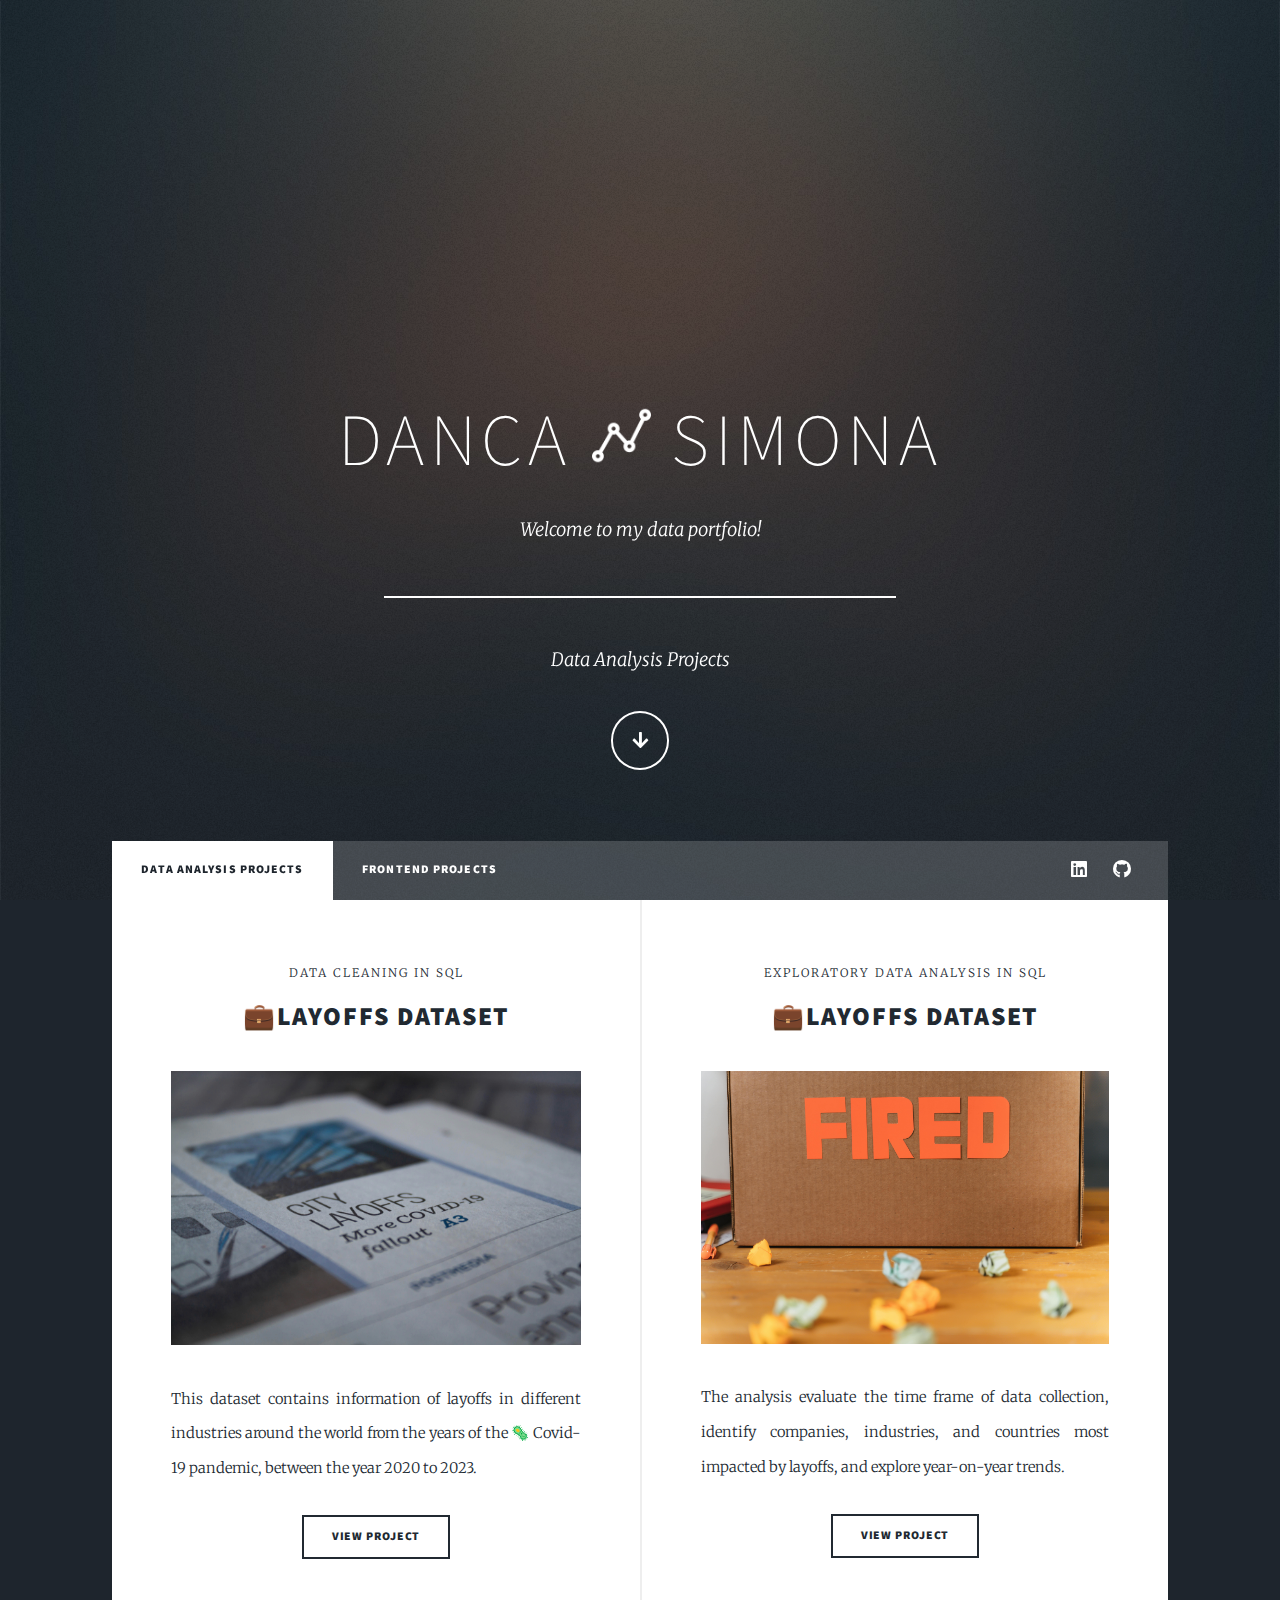
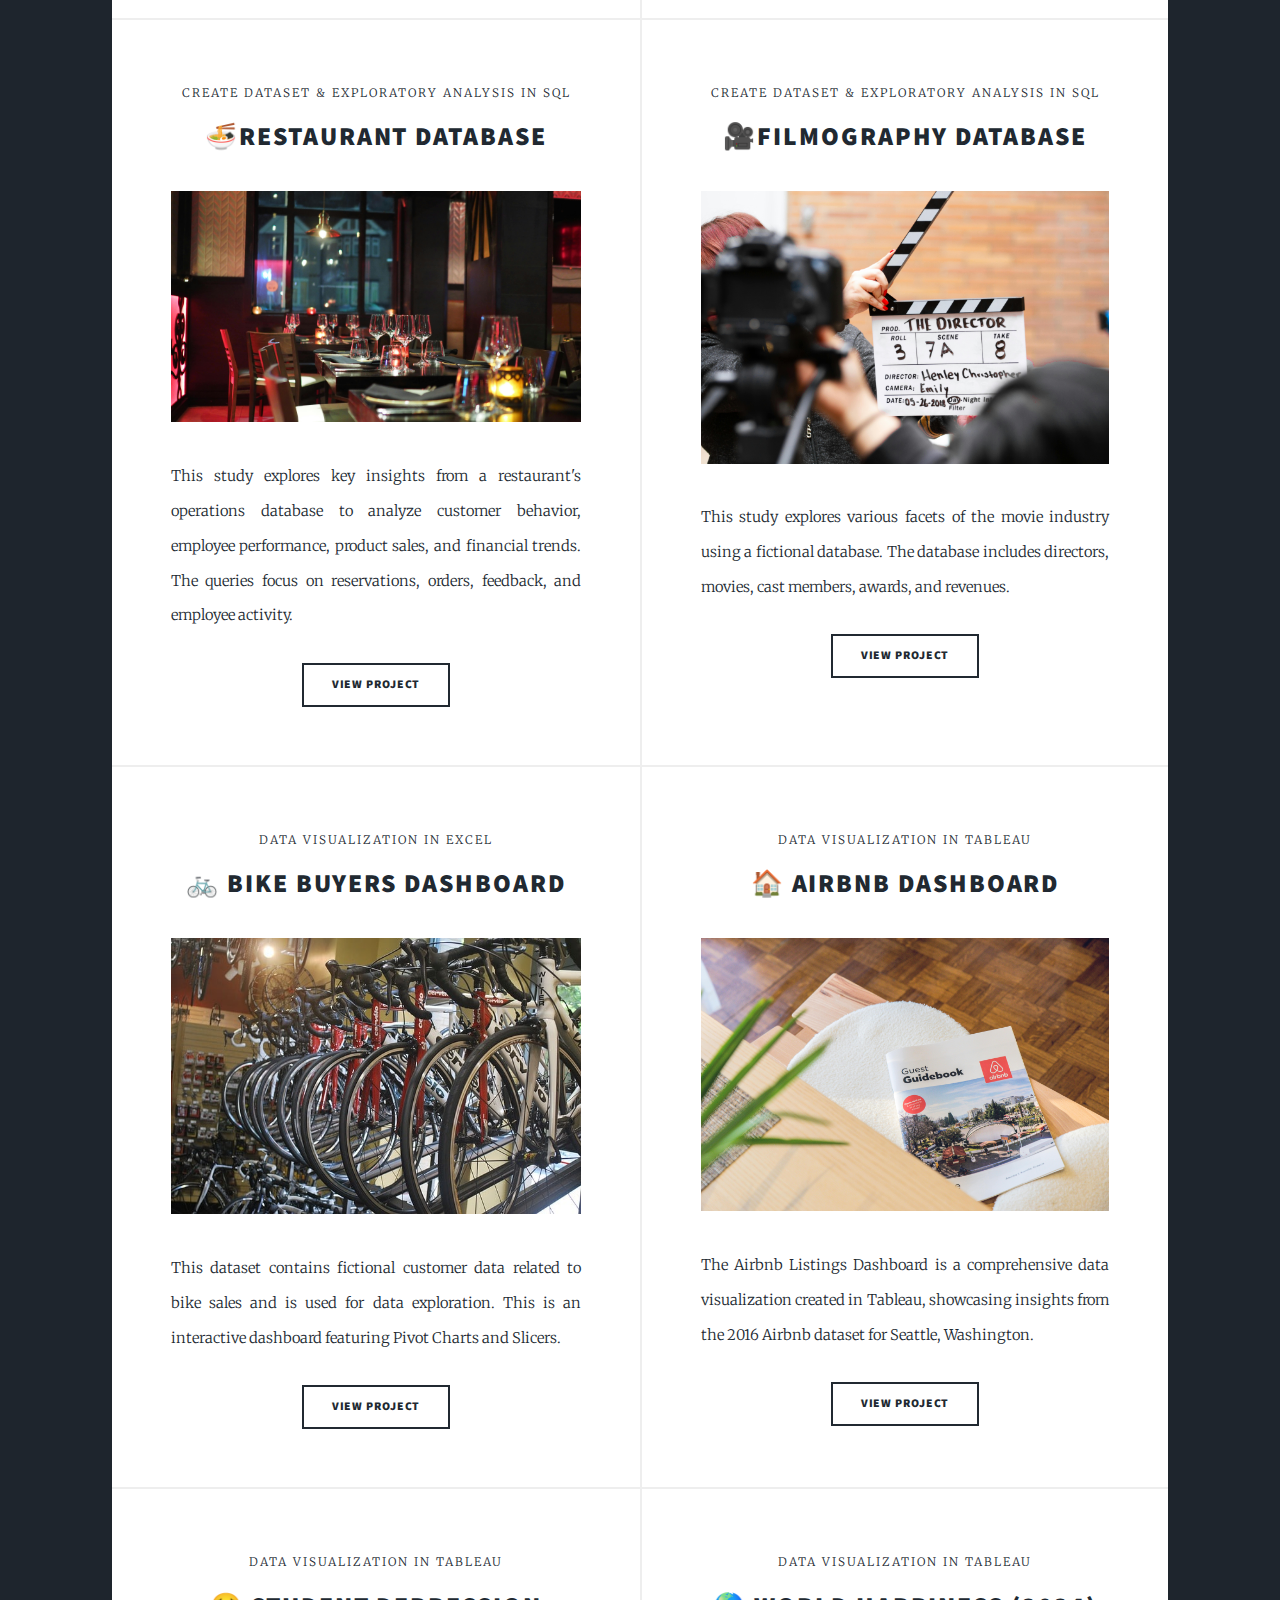
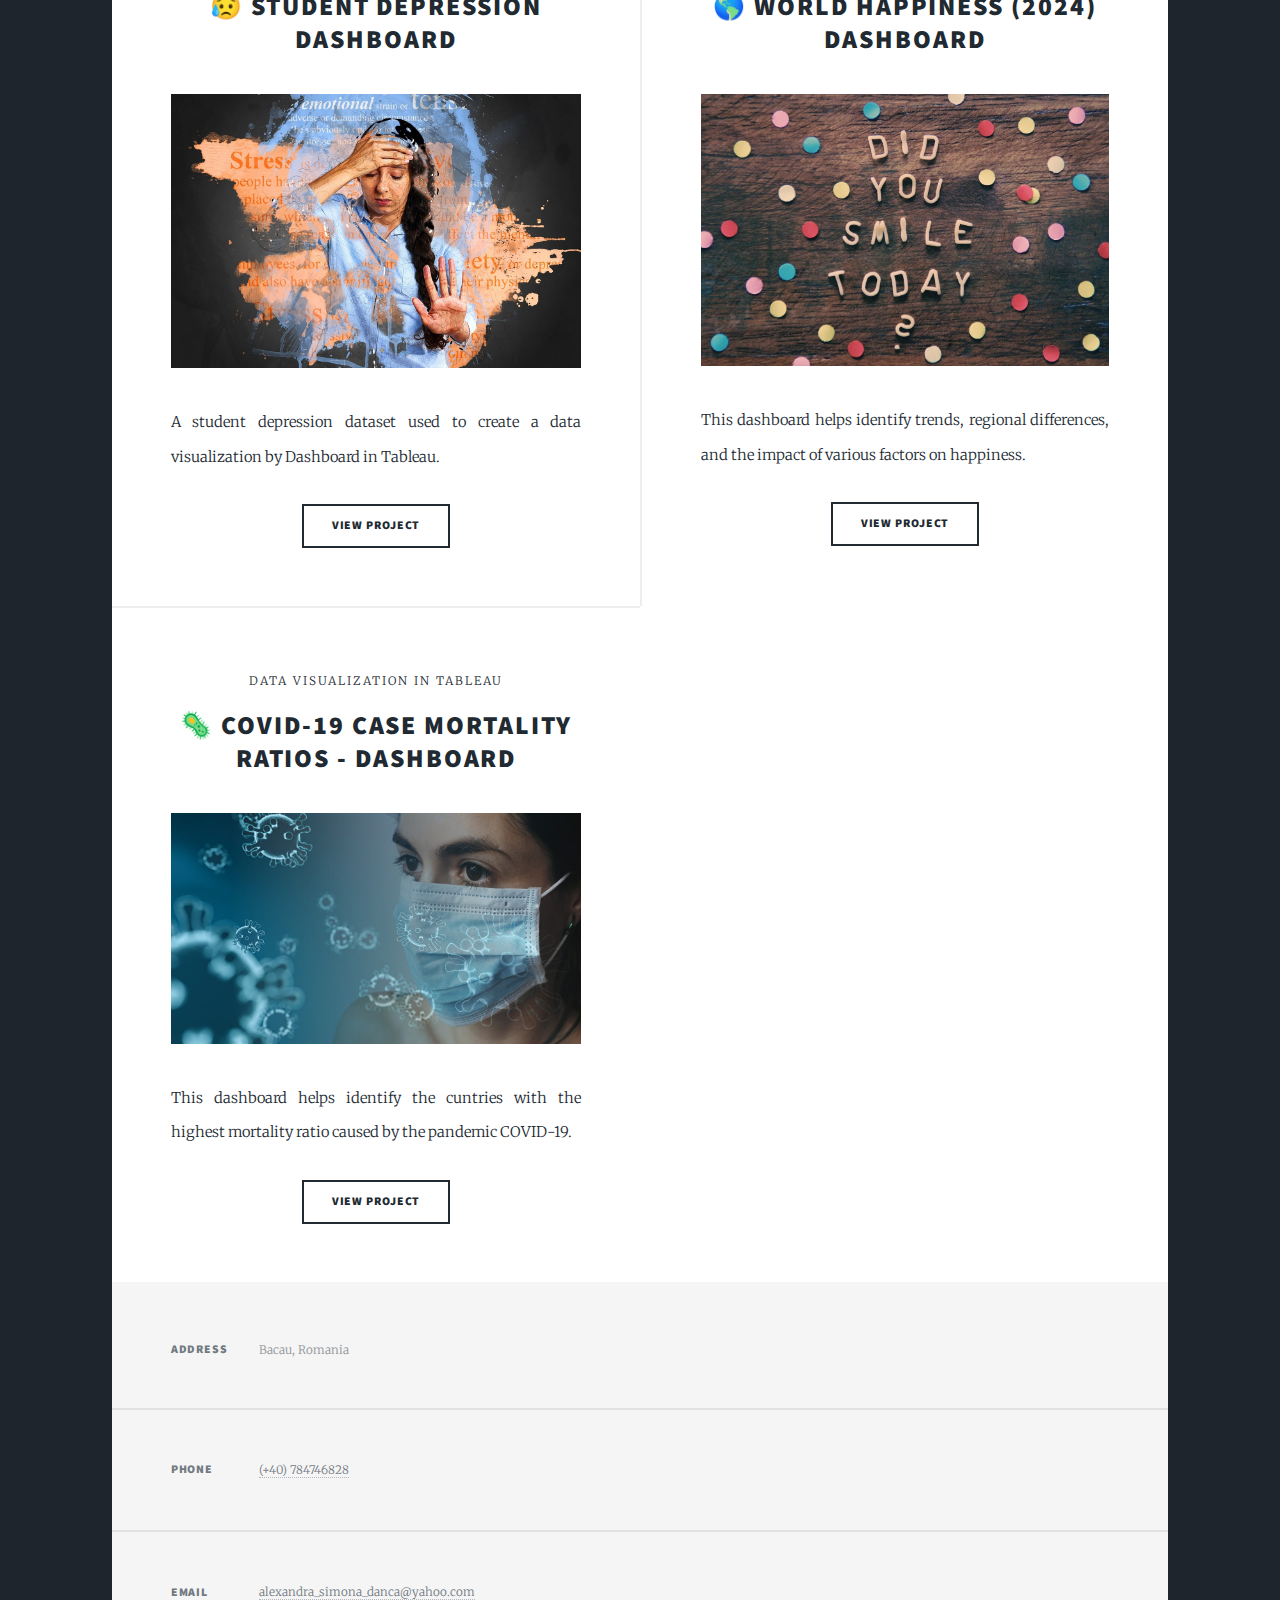
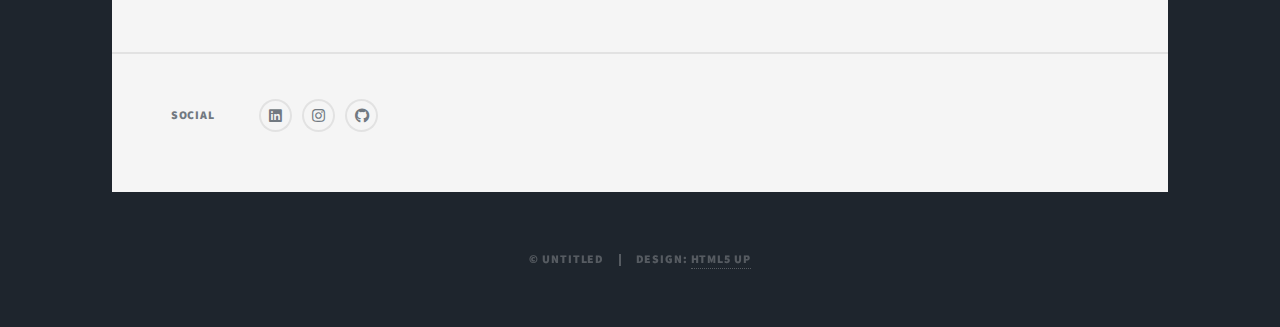
==== commit 7e4cccc4: "upload projects" ====
--- a/index.html
+++ b/index.html
@@ -105,6 +105,61 @@
 										<li><a target=”_blank” href="https://github.com/alexandradanca/MySQL_Filmography_Database" class="button">View project</a></li>
 									</ul>
 								</article>
+								<article>
+									<header>
+										<span class="major date">Data Visualization in Excel</span>
+										<h2><a target=”_blank” href="https://github.com/alexandradanca/Bike_Buyers_Excel_Dashboard">🚲 Bike Buyers Dashboard</a></h2>
+									</header>
+									<a target=”_blank” href="https://github.com/alexandradanca/Bike_Buyers_Excel_Dashboard" class="image fit"><img src="images/pic05.jpg" alt="" /></a>
+									<p>This dataset contains fictional customer data related to bike sales and is used for data exploration. This is an interactive dashboard featuring Pivot Charts and Slicers.</p>
+									<ul class="actions special">
+										<li><a target=”_blank” href="https://github.com/alexandradanca/Bike_Buyers_Excel_Dashboard" class="button">View project</a></li>
+									</ul>
+								</article>
+								<article>
+									<header>
+										<span class="major date">Data Visualization in Tableau</span>
+										<h2><a target=”_blank” href="https://github.com/alexandradanca/Tableau_Airbnb-Listings">🏠 Airbnb Dashboard</a></h2>
+									</header>
+									<a target=”_blank” href="https://github.com/alexandradanca/Tableau_Airbnb-Listings" class="image fit"><img src="images/pic06.jpg" alt="" /></a>
+									<p>The Airbnb Listings Dashboard is a comprehensive data visualization created in Tableau, showcasing insights from the 2016 Airbnb dataset for Seattle, Washington.</p>
+									<ul class="actions special">
+										<li><a target=”_blank” href="https://github.com/alexandradanca/Tableau_Airbnb-Listings" class="button">View project</a></li>
+									</ul>
+								</article>
+								<article>
+									<header>
+										<span class="major date">Data Visualization in Tableau</span>
+										<h2><a target=”_blank” href="https://github.com/alexandradanca/Tableau_Student-Depression">😥 Student Depression Dashboard</a></h2>
+									</header>
+									<a target=”_blank” href="https://github.com/alexandradanca/Tableau_Student-Depression" class="image fit"><img src="images/pic07.jpg" alt="" /></a>
+									<p>A student depression dataset used to create a data visualization by Dashboard in Tableau.</p>
+									<ul class="actions special">
+										<li><a target=”_blank” href="https://github.com/alexandradanca/Tableau_Student-Depression" class="button">View project</a></li>
+									</ul>
+								</article>
+								<article>
+									<header>
+										<span class="major date">Data Visualization in Tableau</span>
+										<h2><a target=”_blank” href="https://github.com/alexandradanca/Tableau_World-Happiness-2024">🌎 World Happiness (2024) Dashboard</a></h2>
+									</header>
+									<a target=”_blank” href="https://github.com/alexandradanca/Tableau_World-Happiness-2024" class="image fit"><img src="images/pic08.jpg" alt="" /></a>
+									<p>This dashboard helps identify trends, regional differences, and the impact of various factors on happiness.</p>
+									<ul class="actions special">
+										<li><a target=”_blank” href="https://github.com/alexandradanca/Tableau_World-Happiness-2024" class="button">View project</a></li>
+									</ul>
+								</article>
+								<article>
+									<header>
+										<span class="major date">Data Visualization in Tableau</span>
+										<h2><a target=”_blank” href="https://github.com/alexandradanca/Tableau_COVID-19-Mortality-Ratios">🦠 COVID-19 Case Mortality Ratios - Dashboard</a></h2>
+									</header>
+									<a target=”_blank” href="https://github.com/alexandradanca/Tableau_COVID-19-Mortality-Ratios" class="image fit"><img src="images/pic09.jpg" alt="" /></a>
+									<p>This dashboard helps identify the cuntries with the highest mortality ratio caused by the pandemic COVID-19.</p>
+									<ul class="actions special">
+										<li><a target=”_blank” href="https://github.com/alexandradanca/Tableau_COVID-19-Mortality-Ratios" class="button">View project</a></li>
+									</ul>
+								</article>
 							</section>
 					</div>
 
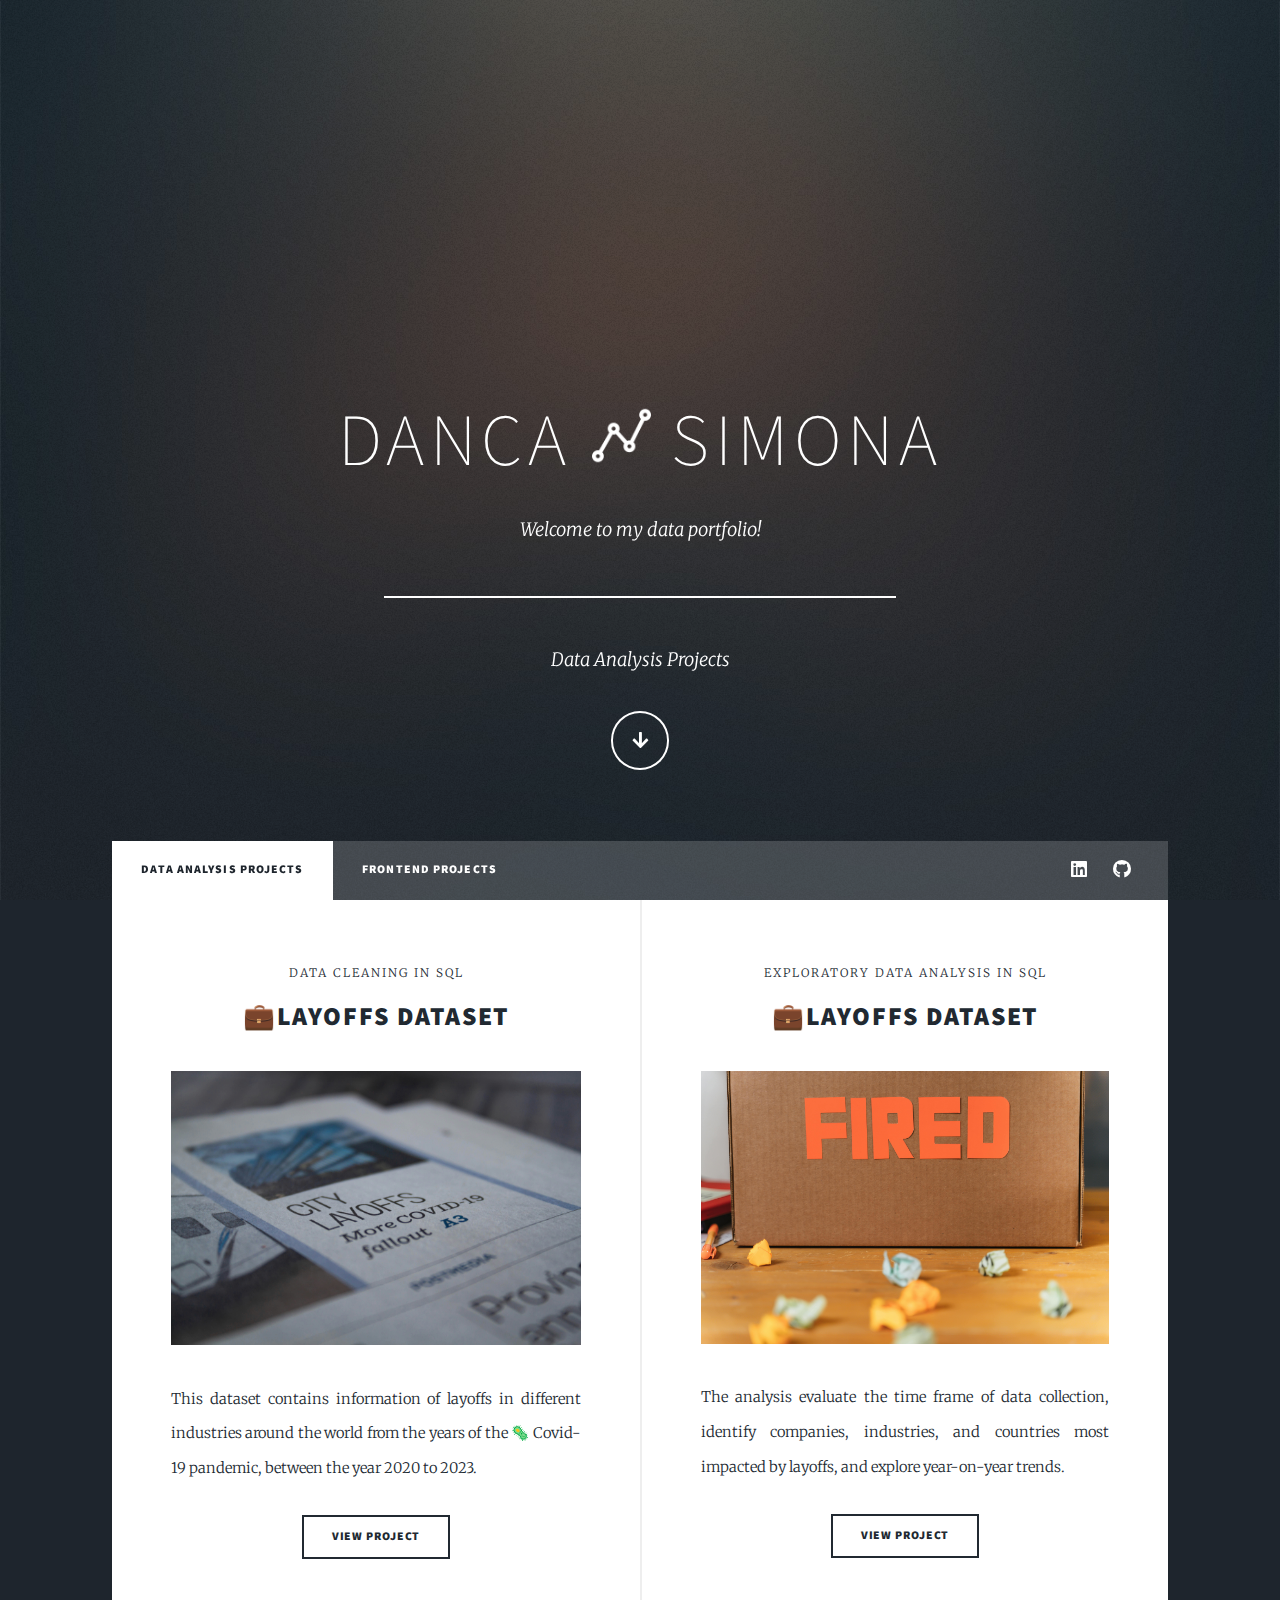
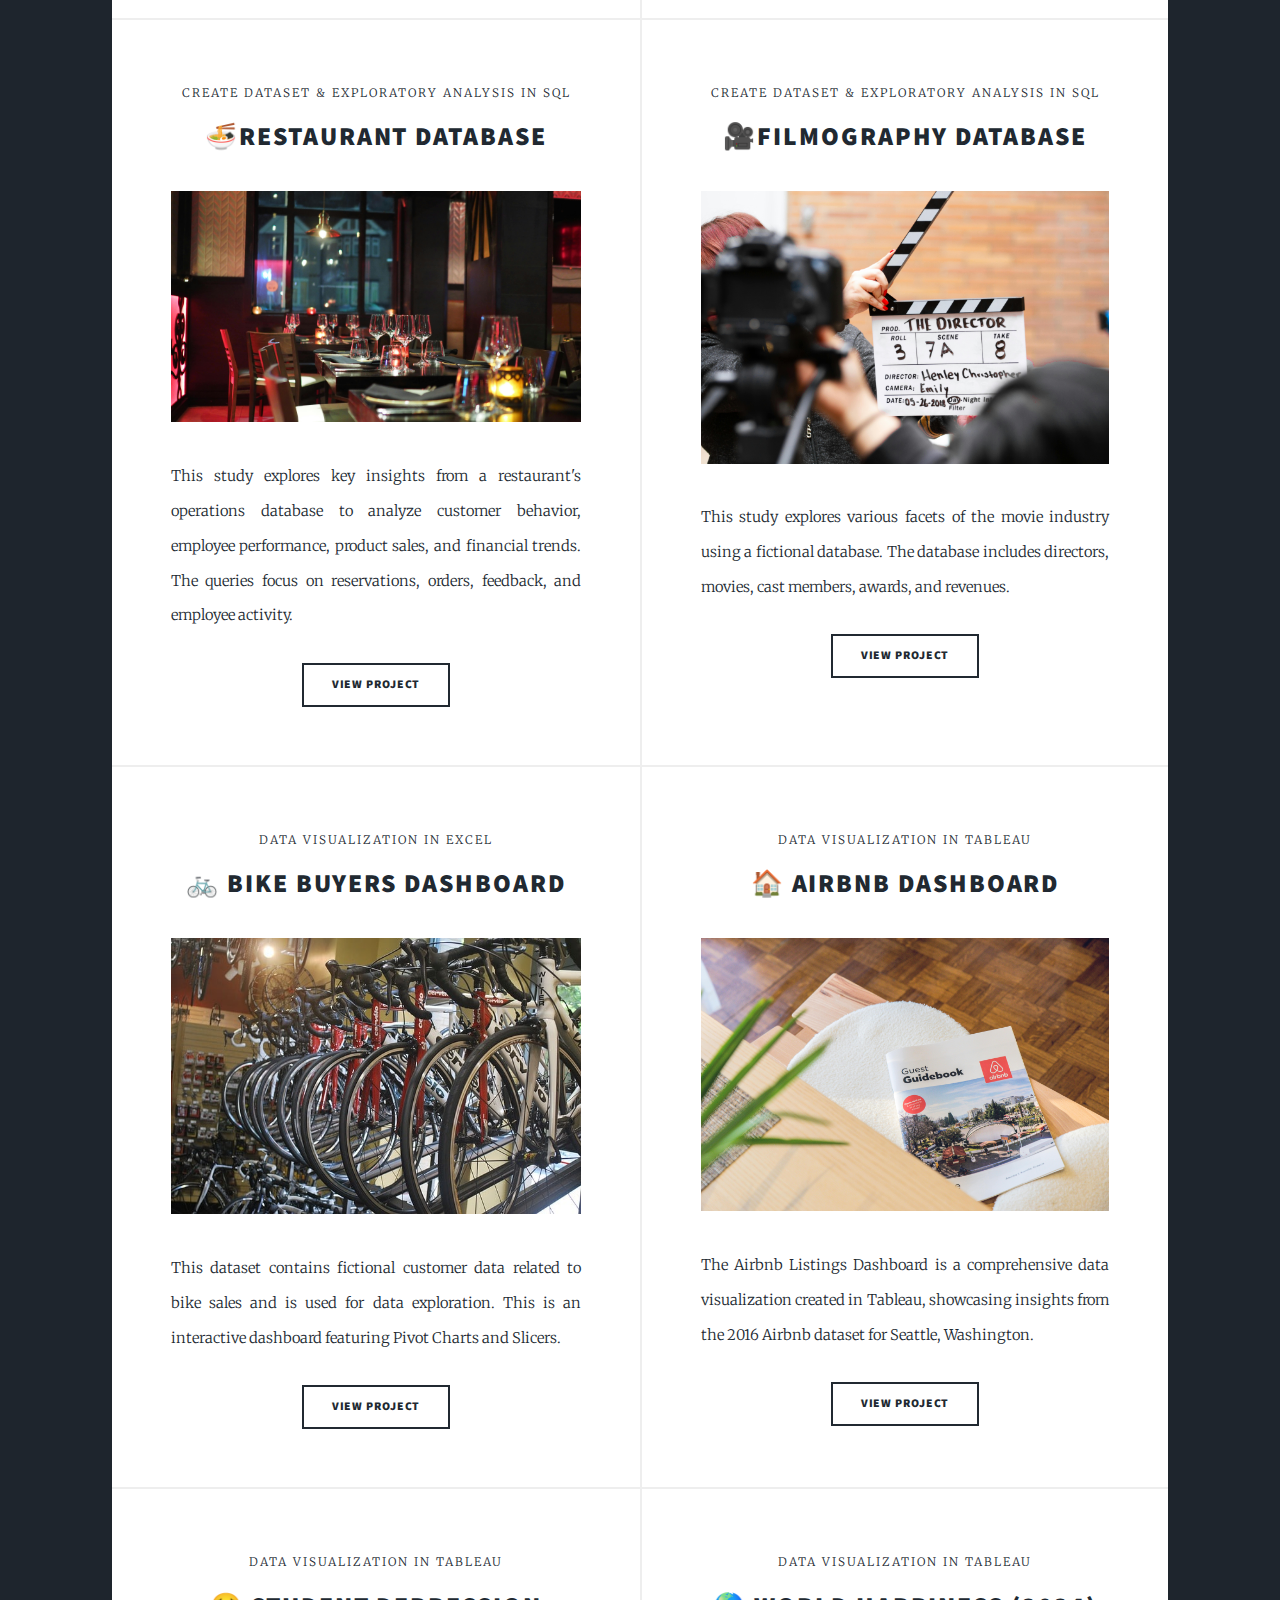
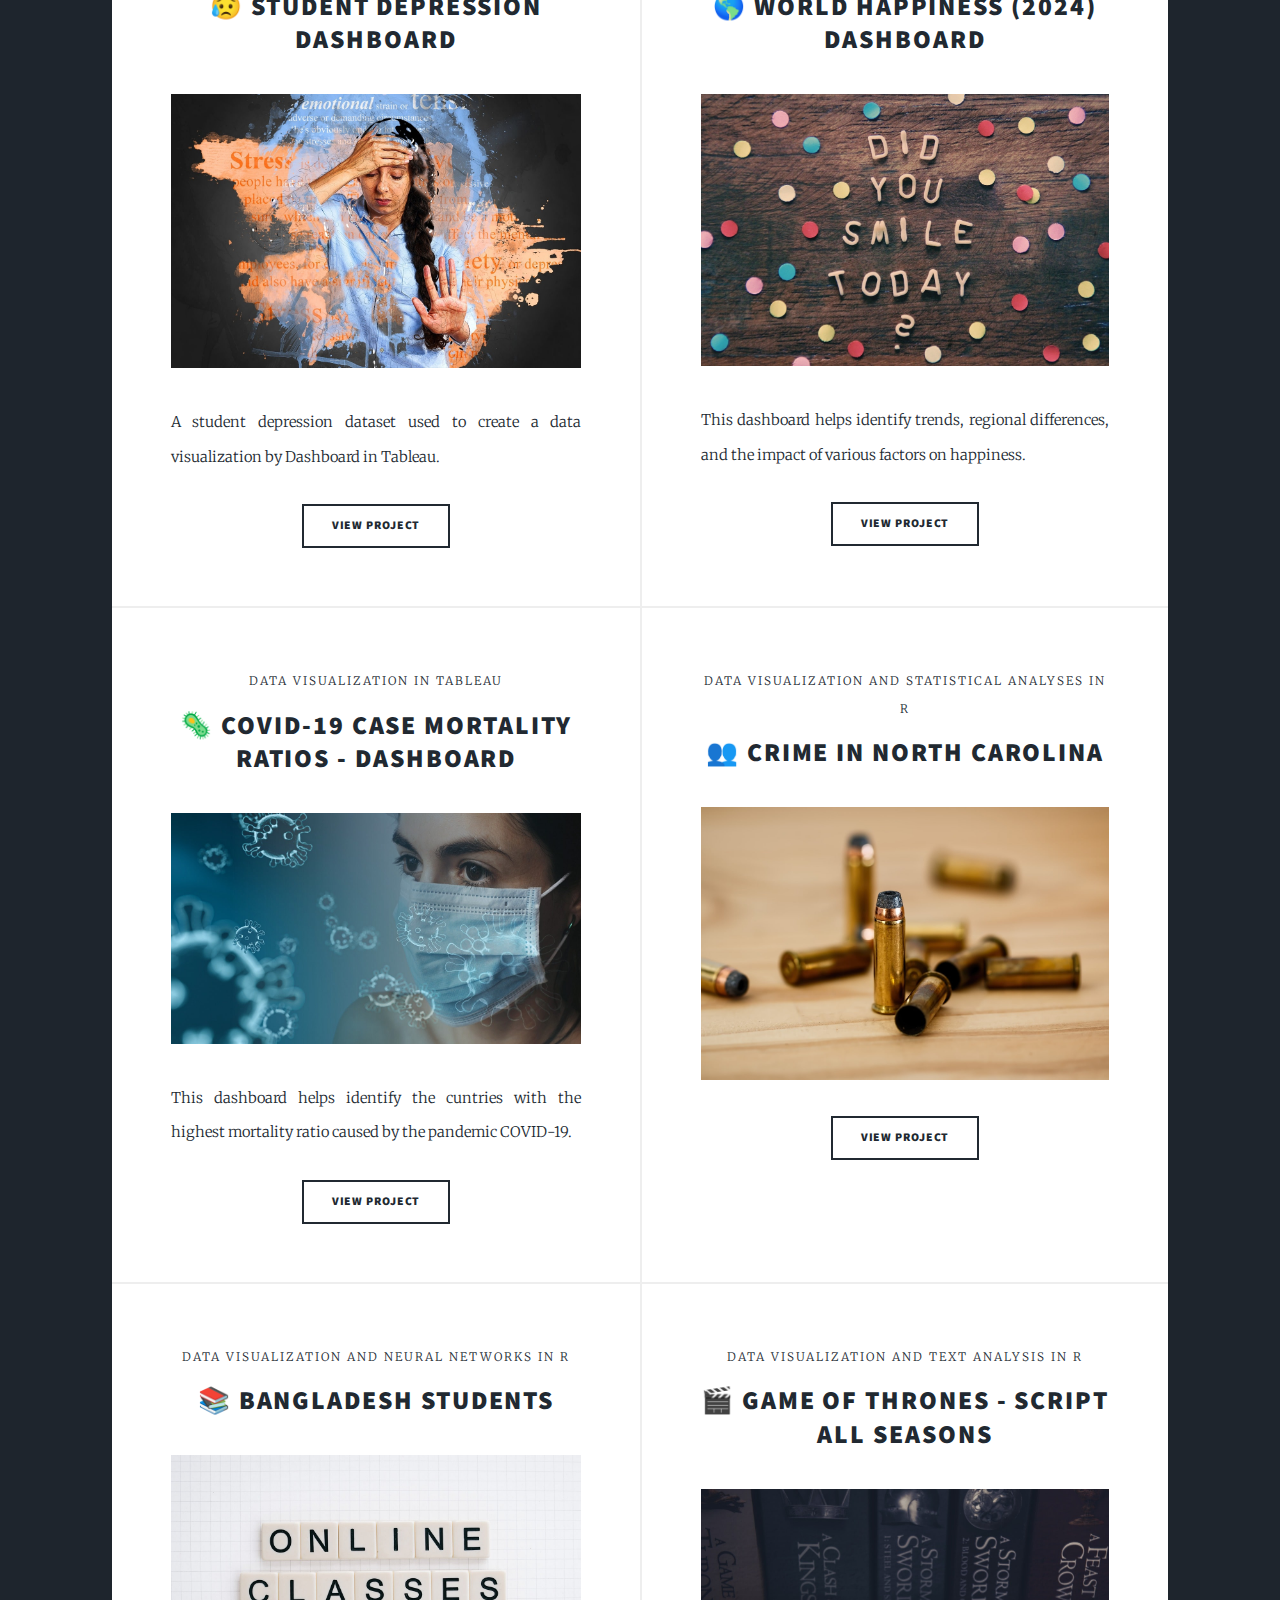
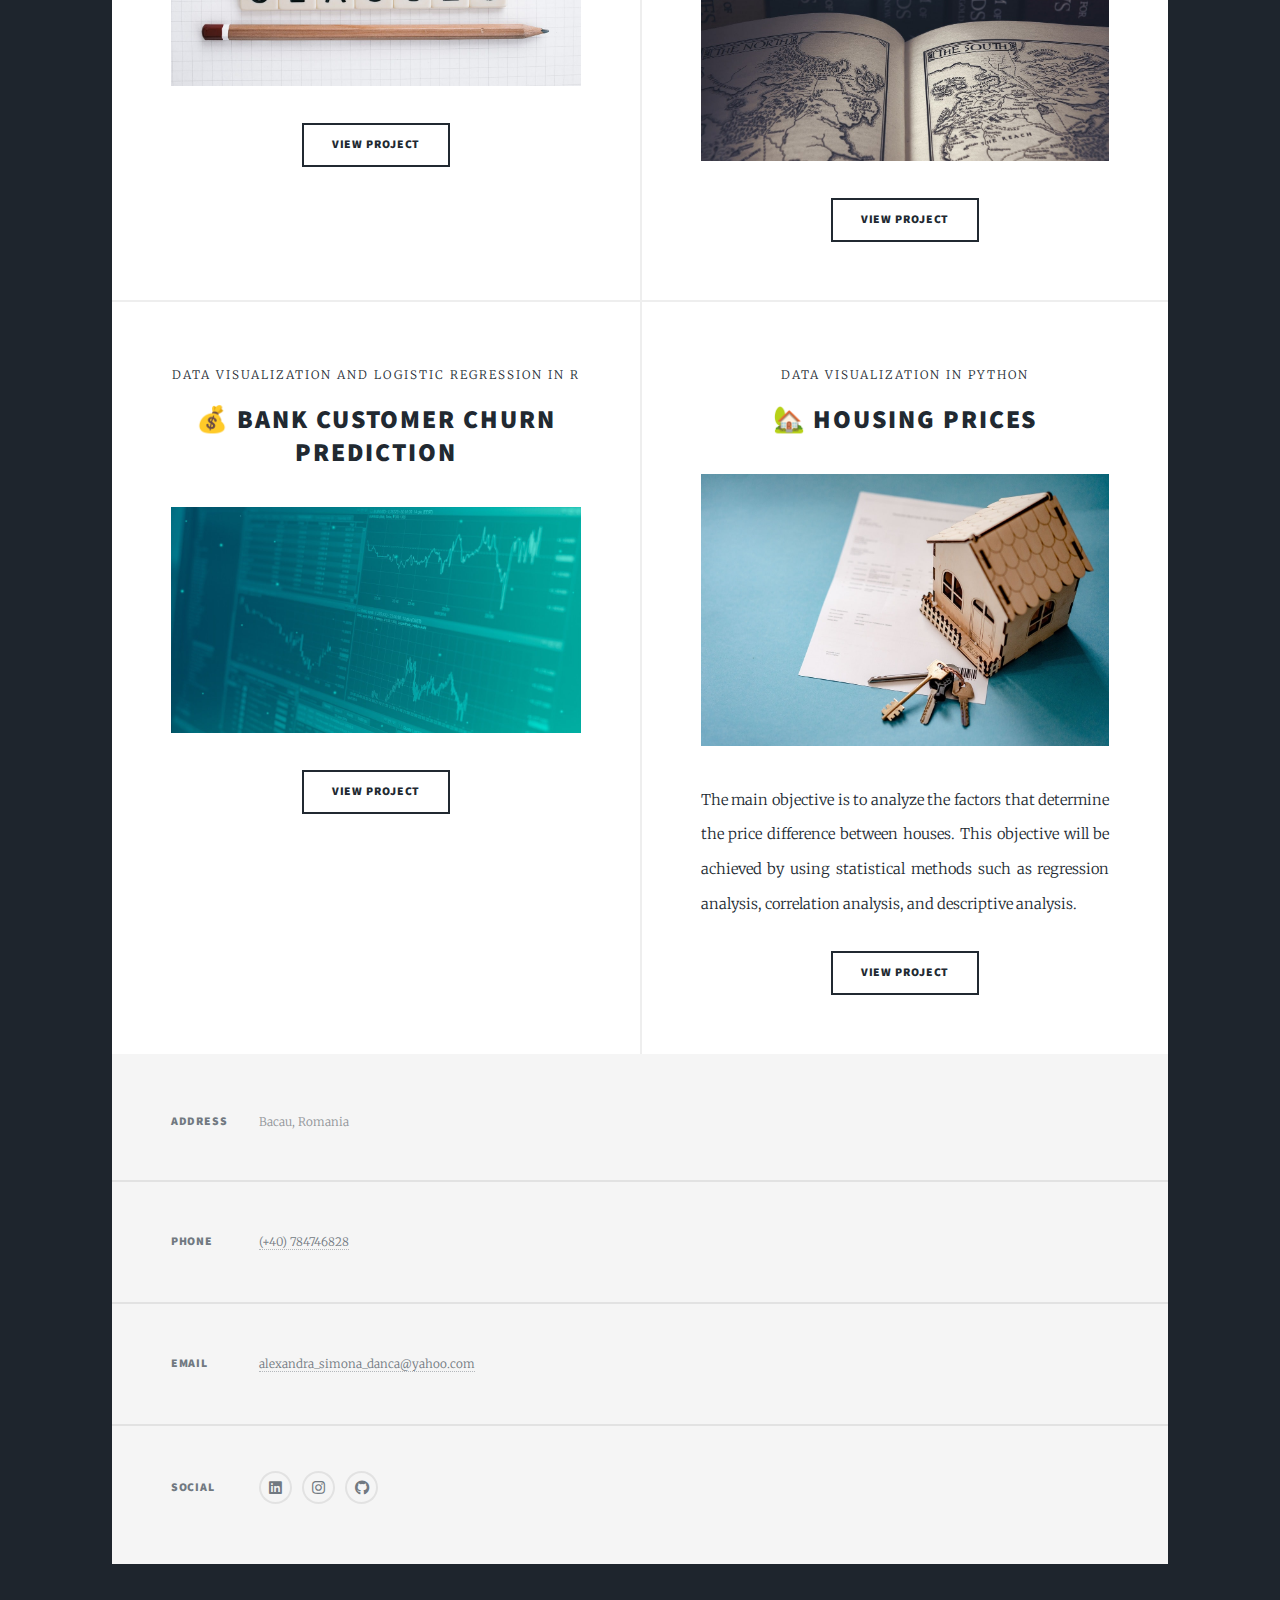
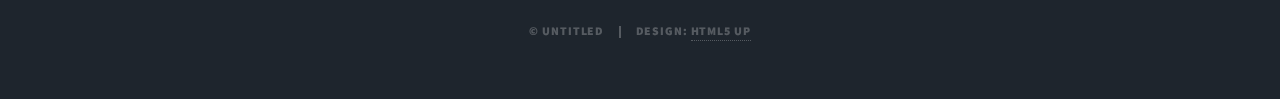
==== commit f46efae9: "upload projects" ====
--- a/index.html
+++ b/index.html
@@ -61,6 +61,7 @@
 
 						<!-- Posts -->
 							<section class="posts">
+								<!-- SQL -->
 								<article>
 									<header>
 										<span class="date">data cleaning in Sql</span>
@@ -105,6 +106,7 @@
 										<li><a target=”_blank” href="https://github.com/alexandradanca/MySQL_Filmography_Database" class="button">View project</a></li>
 									</ul>
 								</article>
+								<!-- Excel -->
 								<article>
 									<header>
 										<span class="major date">Data Visualization in Excel</span>
@@ -116,6 +118,7 @@
 										<li><a target=”_blank” href="https://github.com/alexandradanca/Bike_Buyers_Excel_Dashboard" class="button">View project</a></li>
 									</ul>
 								</article>
+								<!-- Tableau -->
 								<article>
 									<header>
 										<span class="major date">Data Visualization in Tableau</span>
@@ -158,6 +161,59 @@
 									<p>This dashboard helps identify the cuntries with the highest mortality ratio caused by the pandemic COVID-19.</p>
 									<ul class="actions special">
 										<li><a target=”_blank” href="https://github.com/alexandradanca/Tableau_COVID-19-Mortality-Ratios" class="button">View project</a></li>
+									</ul>
+								</article>
+								<!-- R -->
+								<article>
+									<header>
+										<span class="major date">Data Visualization and Statistical Analyses in R</span>
+										<h2><a target=”_blank” href="https://github.com/alexandradanca/R_Analysis_CrimeNorthCarolina">👥 Crime in North Carolina</a></h2>
+									</header>
+									<a target=”_blank” href="https://github.com/alexandradanca/R_Analysis_CrimeNorthCarolina" class="image fit"><img src="images/pic10.jpg" alt="" /></a>
+									<ul class="actions special">
+										<li><a target=”_blank” href="https://github.com/alexandradanca/R_Analysis_CrimeNorthCarolina" class="button">View project</a></li>
+									</ul>
+								</article>
+								<article>
+									<header>
+										<span class="major date">Data Visualization and Neural Networks in R</span>
+										<h2><a target=”_blank” href="https://github.com/alexandradanca/R_NeuralNetworks_OnlineEducation">📚 Bangladesh Students</a></h2>
+									</header>
+									<a target=”_blank” href="https://github.com/alexandradanca/R_NeuralNetworks_OnlineEducation" class="image fit"><img src="images/pic11.jpg" alt="" /></a>
+									<ul class="actions special">
+										<li><a target=”_blank” href="https://github.com/alexandradanca/R_NeuralNetworks_OnlineEducation" class="button">View project</a></li>
+									</ul>
+								</article>
+								<article>
+									<header>
+										<span class="major date">Data Visualization and Text Analysis in R</span>
+										<h2><a target=”_blank” href="https://github.com/alexandradanca/R_TextAnalysis_GOT">🎬 Game of Thrones - Script All Seasons</a></h2>
+									</header>
+									<a target=”_blank” href="https://github.com/alexandradanca/R_TextAnalysis_GOT" class="image fit"><img src="images/pic12.jpg" alt="" /></a>
+									<ul class="actions special">
+										<li><a target=”_blank” href="https://github.com/alexandradanca/R_TextAnalysis_GOT" class="button">View project</a></li>
+									</ul>
+								</article>
+								<article>
+									<header>
+										<span class="major date">Data Visualization and Logistic Regression in R</span>
+										<h2><a target=”_blank” href="https://github.com/alexandradanca/R_Analysis_CrimeNorthCarolina">💰 Bank Customer Churn Prediction</a></h2>
+									</header>
+									<a target=”_blank” href="https://github.com/alexandradanca/R_Analysis_CrimeNorthCarolina" class="image fit"><img src="images/pic13.jpg" alt="" /></a>
+									<ul class="actions special">
+										<li><a target=”_blank” href="https://github.com/alexandradanca/R_Analysis_CrimeNorthCarolina" class="button">View project</a></li>
+									</ul>
+								</article>
+								<!-- Python -->
+								<article>
+									<header>
+										<span class="major date">Data Visualization in Python</span>
+										<h2><a target=”_blank” href="https://github.com/alexandradanca/Py_DataVisualization_HousingPrice">🏡 Housing Prices</a></h2>
+									</header>
+									<a target=”_blank” href="https://github.com/alexandradanca/Py_DataVisualization_HousingPrice" class="image fit"><img src="images/pic14.jpg" alt="" /></a>
+									<p>The main objective is to analyze the factors that determine the price difference between houses. This objective will be achieved by using statistical methods such as regression analysis, correlation analysis, and descriptive analysis.</p>
+									<ul class="actions special">
+										<li><a target=”_blank” href="https://github.com/alexandradanca/Py_DataVisualization_HousingPrice" class="button">View project</a></li>
 									</ul>
 								</article>
 							</section>
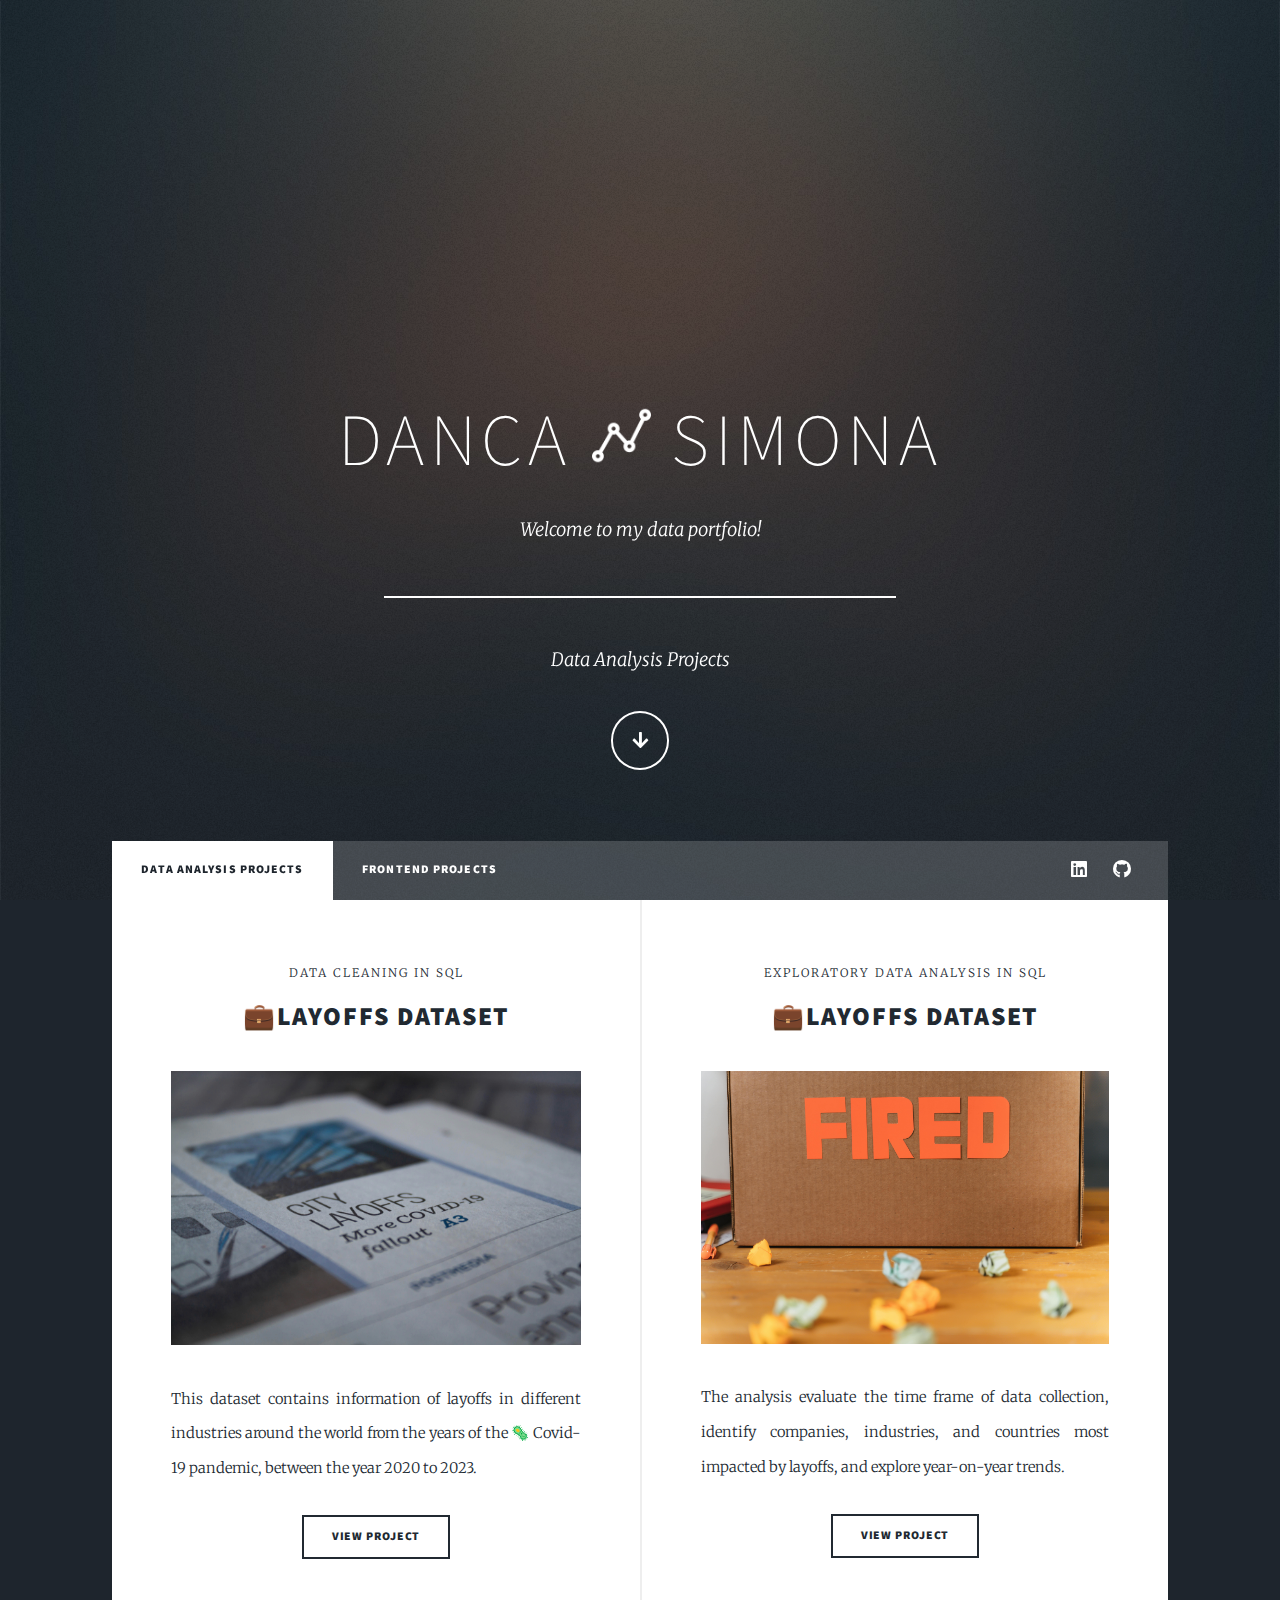
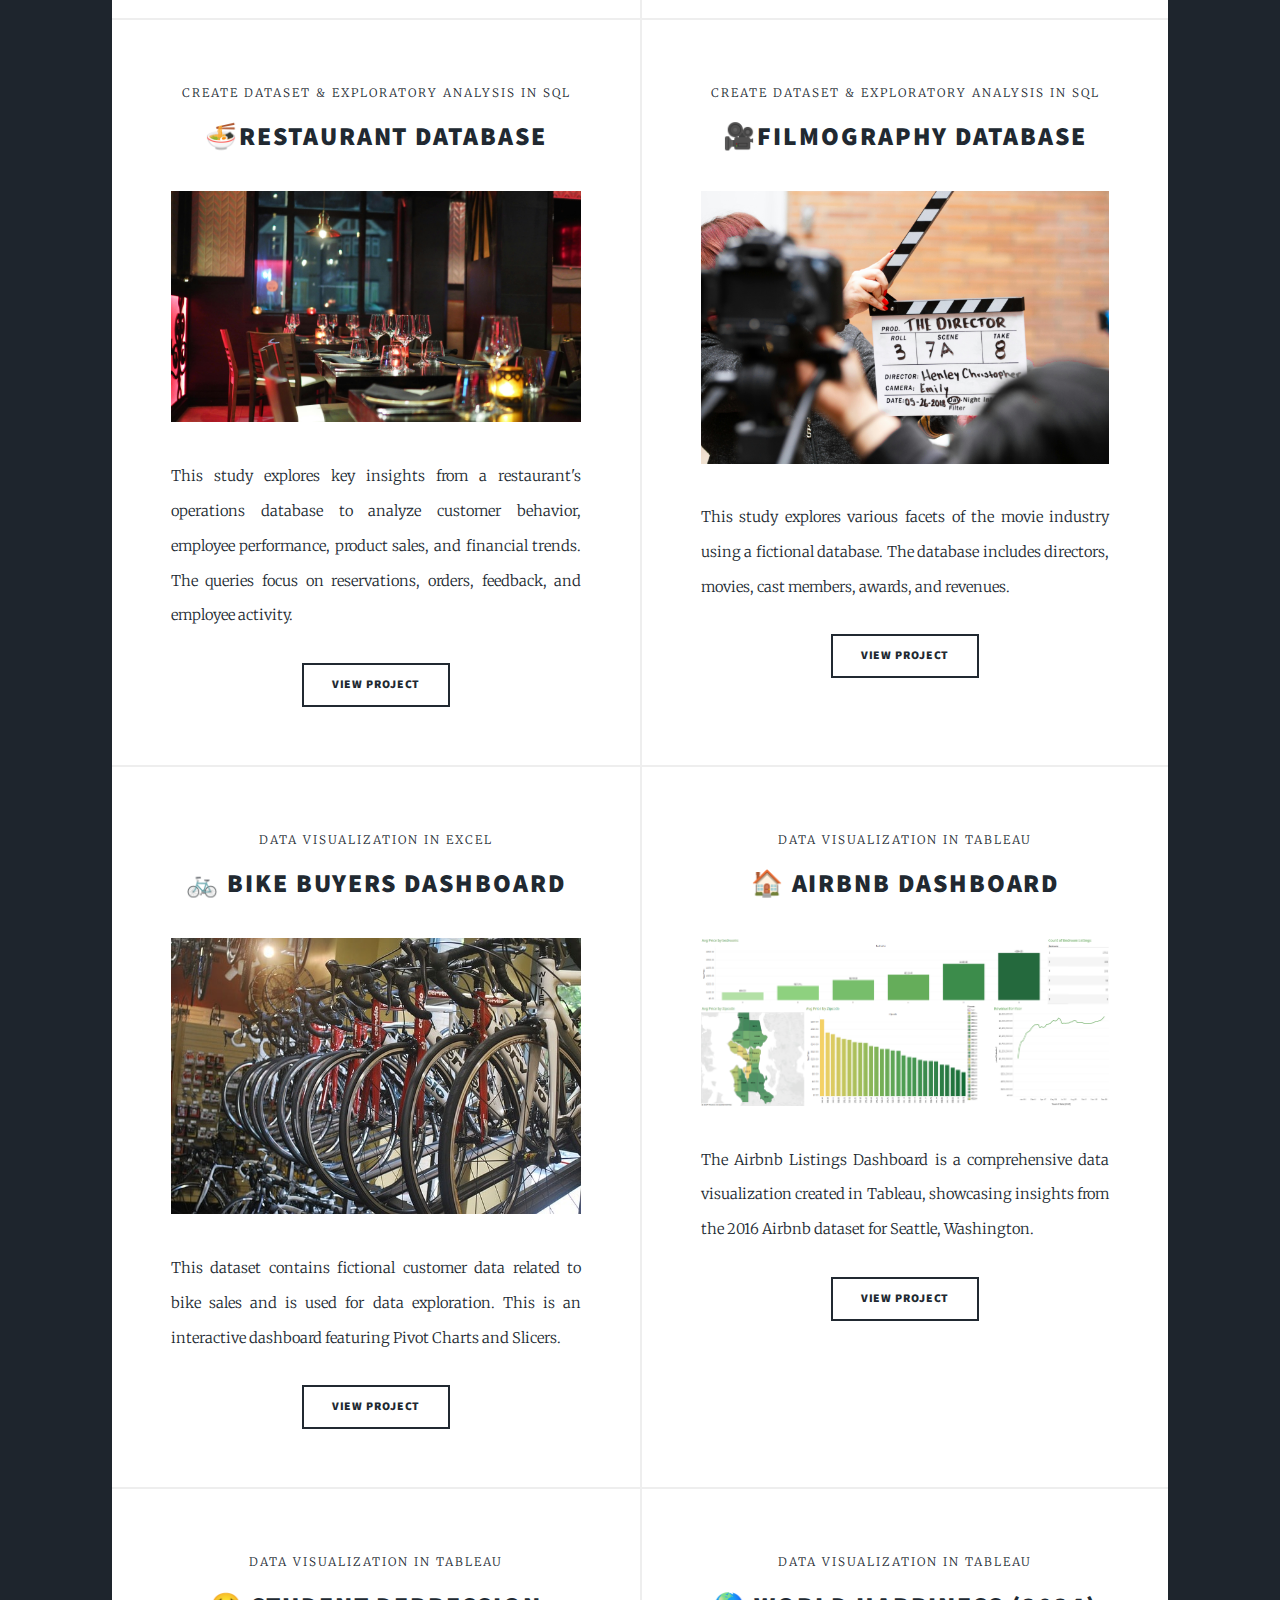
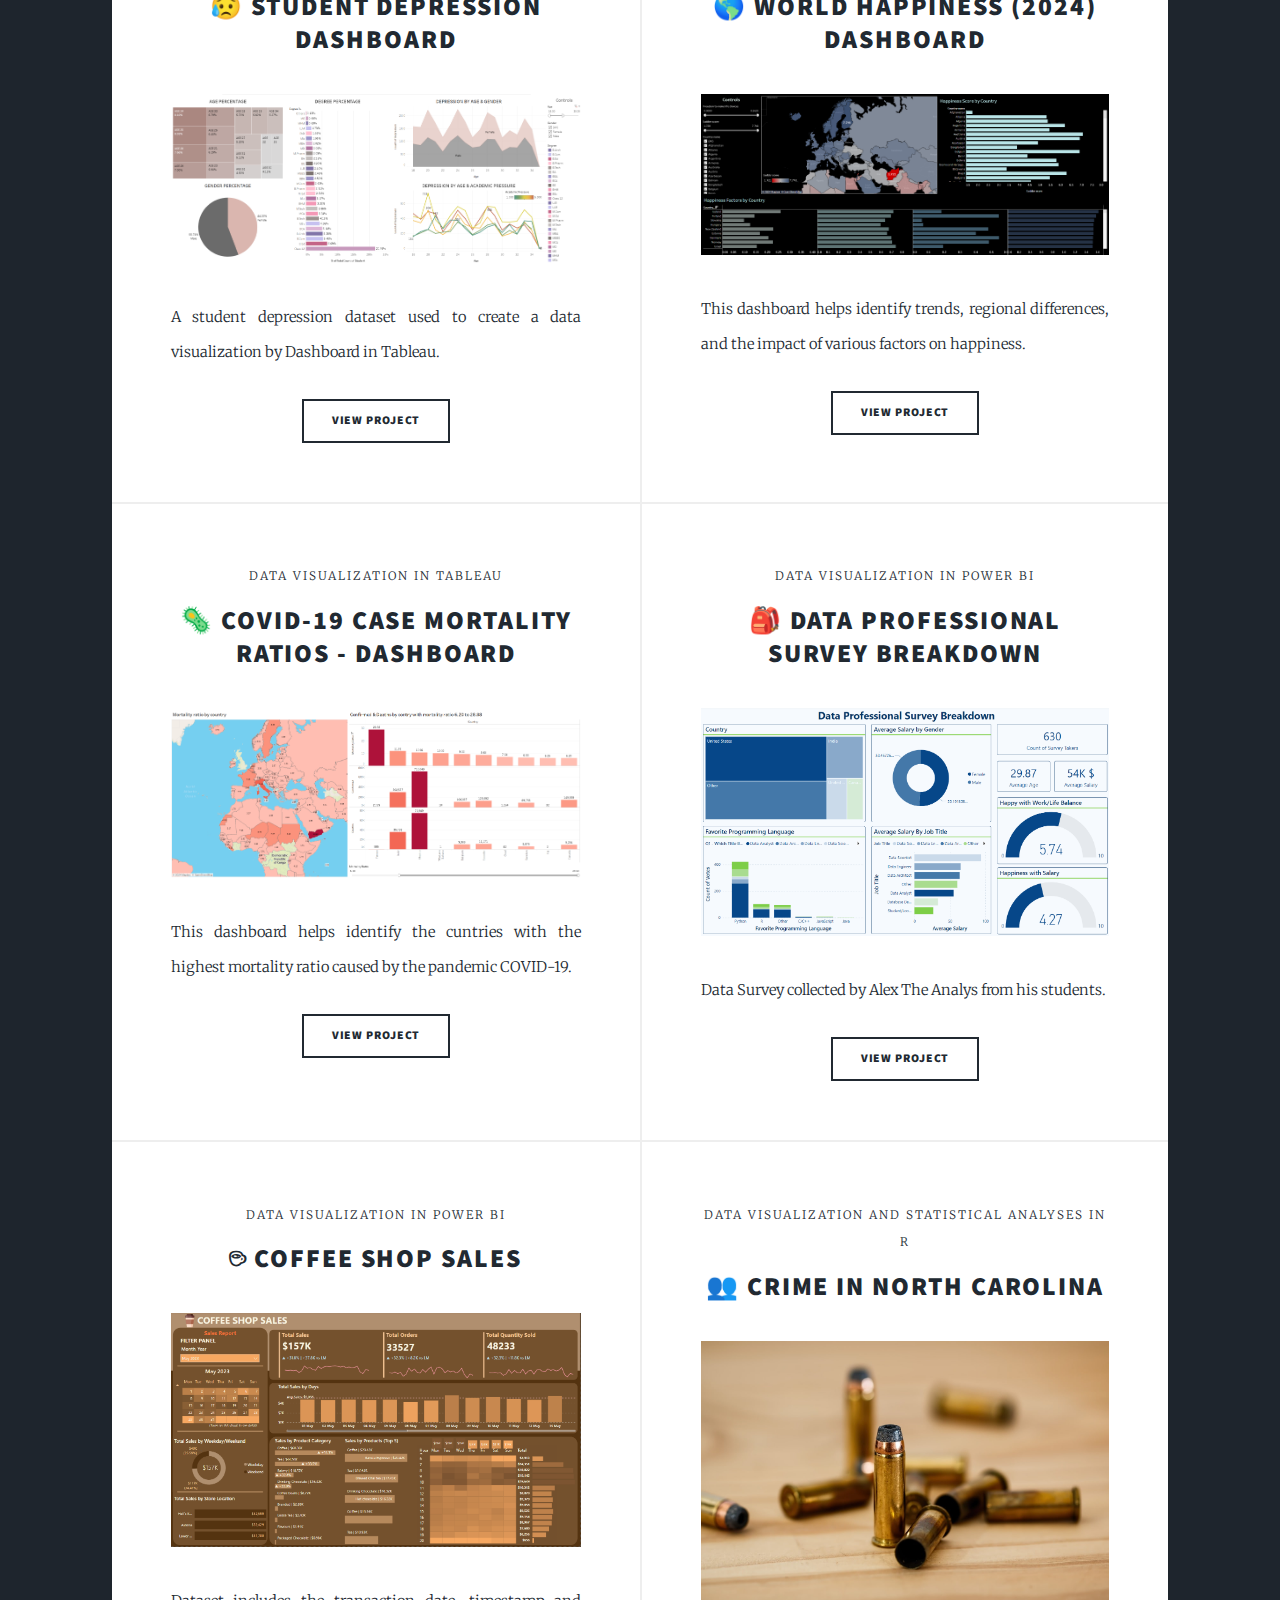
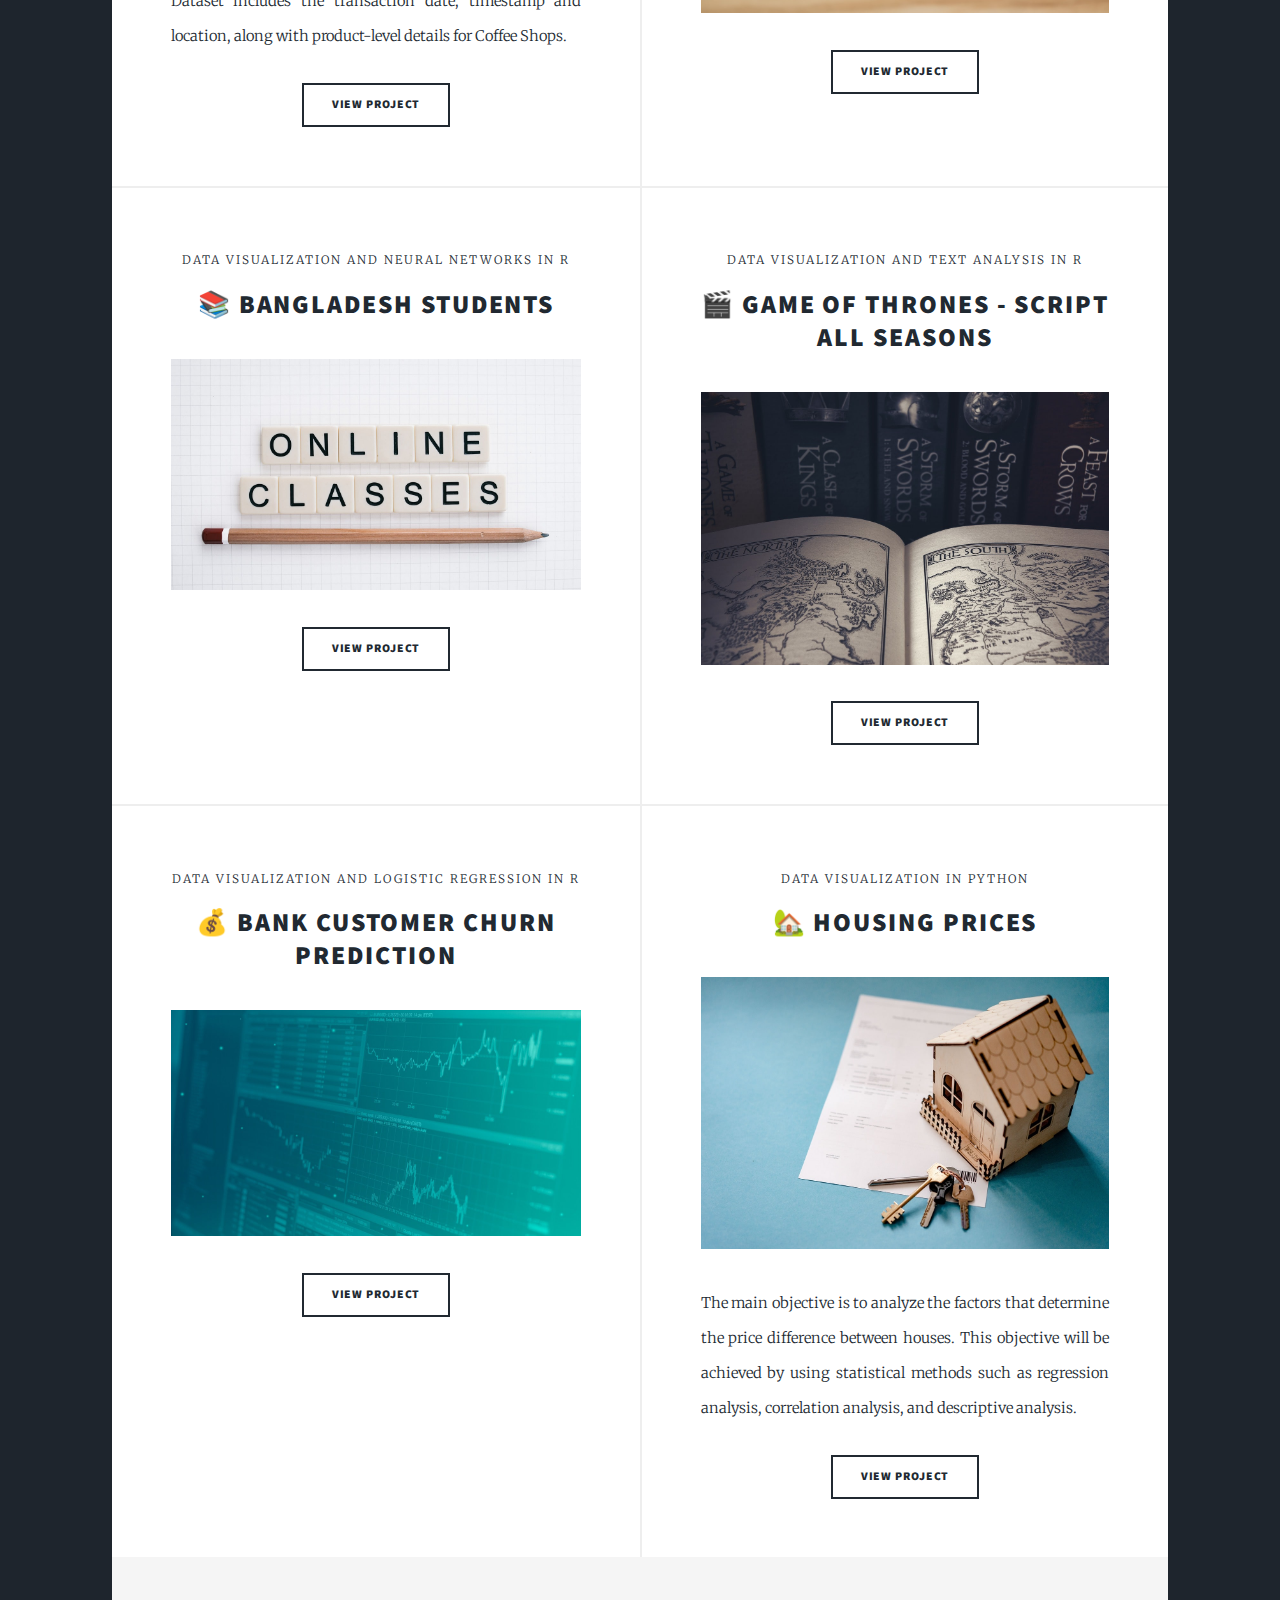
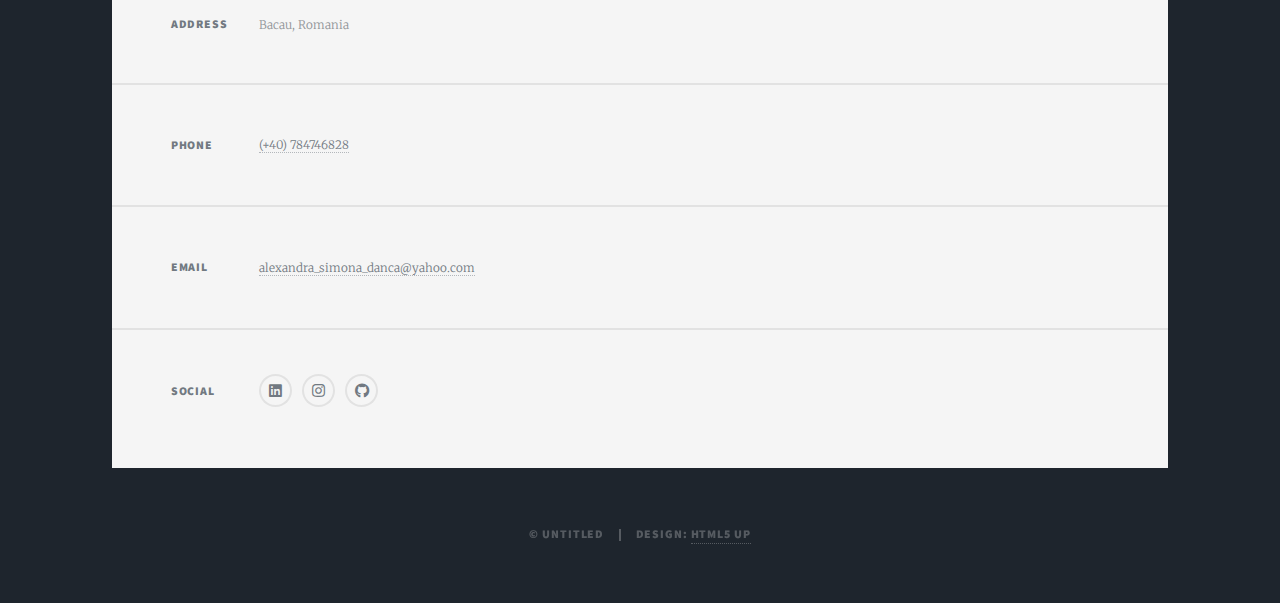
==== commit 56d0e534: "add projects" ====
--- a/index.html
+++ b/index.html
@@ -124,7 +124,7 @@
 										<span class="major date">Data Visualization in Tableau</span>
 										<h2><a target=”_blank” href="https://github.com/alexandradanca/Tableau_Airbnb-Listings">🏠 Airbnb Dashboard</a></h2>
 									</header>
-									<a target=”_blank” href="https://github.com/alexandradanca/Tableau_Airbnb-Listings" class="image fit"><img src="images/pic06.jpg" alt="" /></a>
+									<a target=”_blank” href="https://github.com/alexandradanca/Tableau_Airbnb-Listings" class="image fit"><img src="images/pic06.png" alt="" /></a>
 									<p>The Airbnb Listings Dashboard is a comprehensive data visualization created in Tableau, showcasing insights from the 2016 Airbnb dataset for Seattle, Washington.</p>
 									<ul class="actions special">
 										<li><a target=”_blank” href="https://github.com/alexandradanca/Tableau_Airbnb-Listings" class="button">View project</a></li>
@@ -135,7 +135,7 @@
 										<span class="major date">Data Visualization in Tableau</span>
 										<h2><a target=”_blank” href="https://github.com/alexandradanca/Tableau_Student-Depression">😥 Student Depression Dashboard</a></h2>
 									</header>
-									<a target=”_blank” href="https://github.com/alexandradanca/Tableau_Student-Depression" class="image fit"><img src="images/pic07.jpg" alt="" /></a>
+									<a target=”_blank” href="https://github.com/alexandradanca/Tableau_Student-Depression" class="image fit"><img src="images/pic07.png" alt="" /></a>
 									<p>A student depression dataset used to create a data visualization by Dashboard in Tableau.</p>
 									<ul class="actions special">
 										<li><a target=”_blank” href="https://github.com/alexandradanca/Tableau_Student-Depression" class="button">View project</a></li>
@@ -146,7 +146,7 @@
 										<span class="major date">Data Visualization in Tableau</span>
 										<h2><a target=”_blank” href="https://github.com/alexandradanca/Tableau_World-Happiness-2024">🌎 World Happiness (2024) Dashboard</a></h2>
 									</header>
-									<a target=”_blank” href="https://github.com/alexandradanca/Tableau_World-Happiness-2024" class="image fit"><img src="images/pic08.jpg" alt="" /></a>
+									<a target=”_blank” href="https://github.com/alexandradanca/Tableau_World-Happiness-2024" class="image fit"><img src="images/pic08.png" alt="" /></a>
 									<p>This dashboard helps identify trends, regional differences, and the impact of various factors on happiness.</p>
 									<ul class="actions special">
 										<li><a target=”_blank” href="https://github.com/alexandradanca/Tableau_World-Happiness-2024" class="button">View project</a></li>
@@ -157,10 +157,33 @@
 										<span class="major date">Data Visualization in Tableau</span>
 										<h2><a target=”_blank” href="https://github.com/alexandradanca/Tableau_COVID-19-Mortality-Ratios">🦠 COVID-19 Case Mortality Ratios - Dashboard</a></h2>
 									</header>
-									<a target=”_blank” href="https://github.com/alexandradanca/Tableau_COVID-19-Mortality-Ratios" class="image fit"><img src="images/pic09.jpg" alt="" /></a>
+									<a target=”_blank” href="https://github.com/alexandradanca/Tableau_COVID-19-Mortality-Ratios" class="image fit"><img src="images/pic09.png" alt="" /></a>
 									<p>This dashboard helps identify the cuntries with the highest mortality ratio caused by the pandemic COVID-19.</p>
 									<ul class="actions special">
 										<li><a target=”_blank” href="https://github.com/alexandradanca/Tableau_COVID-19-Mortality-Ratios" class="button">View project</a></li>
+									</ul>
+								</article>
+								<!-- Power BI -->
+								<article>
+									<header>
+										<span class="major date">Data Visualization in Power BI</span>
+										<h2><a target=”_blank” href="https://github.com/alexandradanca/PowerBI_Data-Survey">🎒 Data Professional Survey Breakdown</a></h2>
+									</header>
+									<a target=”_blank” href="https://github.com/alexandradanca/PowerBI_Data-Survey" class="image fit"><img src="images/pic15.png" alt="" /></a>
+									<p>Data Survey collected by Alex The Analys from his students.</p>
+									<ul class="actions special">
+										<li><a target=”_blank” href="https://github.com/alexandradanca/PowerBI_Data-Survey" class="button">View project</a></li>
+									</ul>
+								</article>
+								<article>
+									<header>
+										<span class="major date">Data Visualization in Power BI</span>
+										<h2><a target=”_blank” href="https://github.com/alexandradanca/PowerBI_Coffee-Shop-Sales">☕ Coffee Shop Sales</a></h2>
+									</header>
+									<a target=”_blank” href="https://github.com/alexandradanca/PowerBI_Coffee-Shop-Sales" class="image fit"><img src="images/pic16.png" alt="" /></a>
+									<p>Dataset includes the transaction date, timestamp and location, along with product-level details for Coffee Shops.</p>
+									<ul class="actions special">
+										<li><a target=”_blank” href="https://github.com/alexandradanca/PowerBI_Coffee-Shop-Sales" class="button">View project</a></li>
 									</ul>
 								</article>
 								<!-- R -->
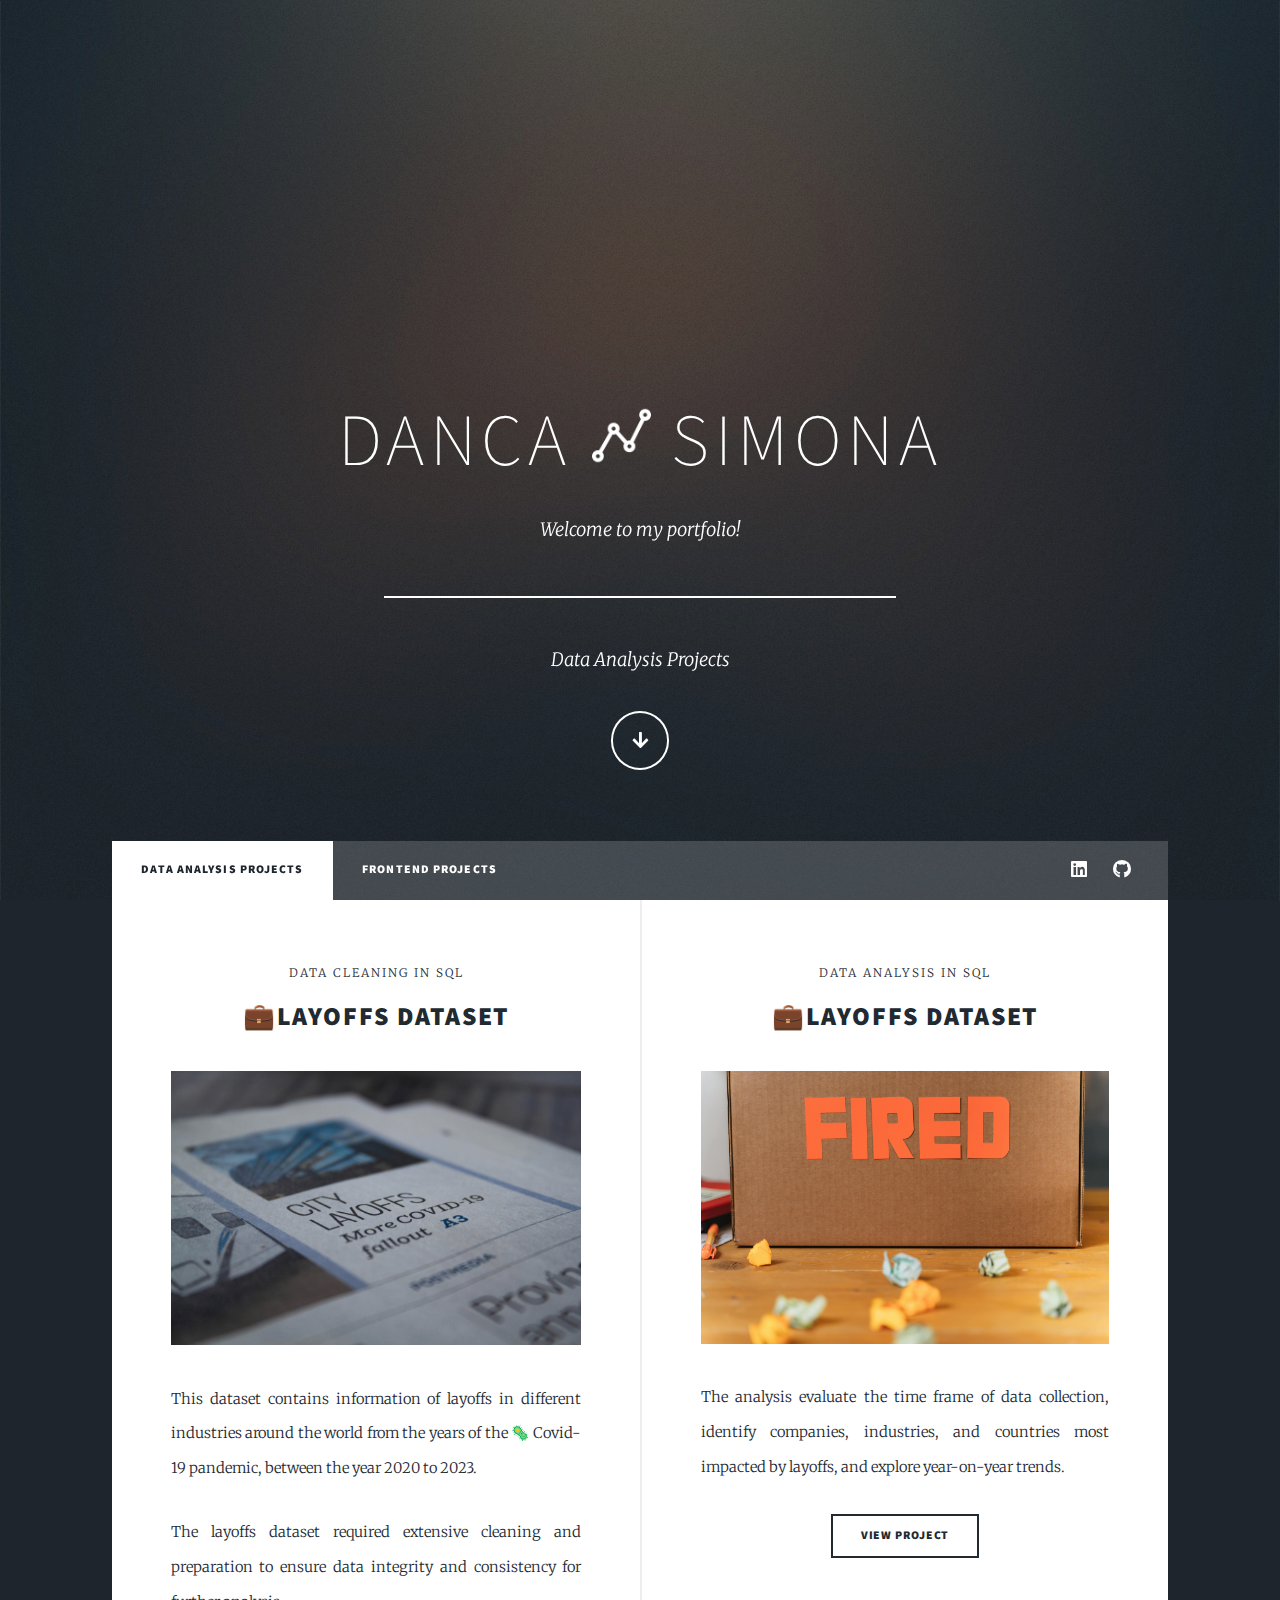
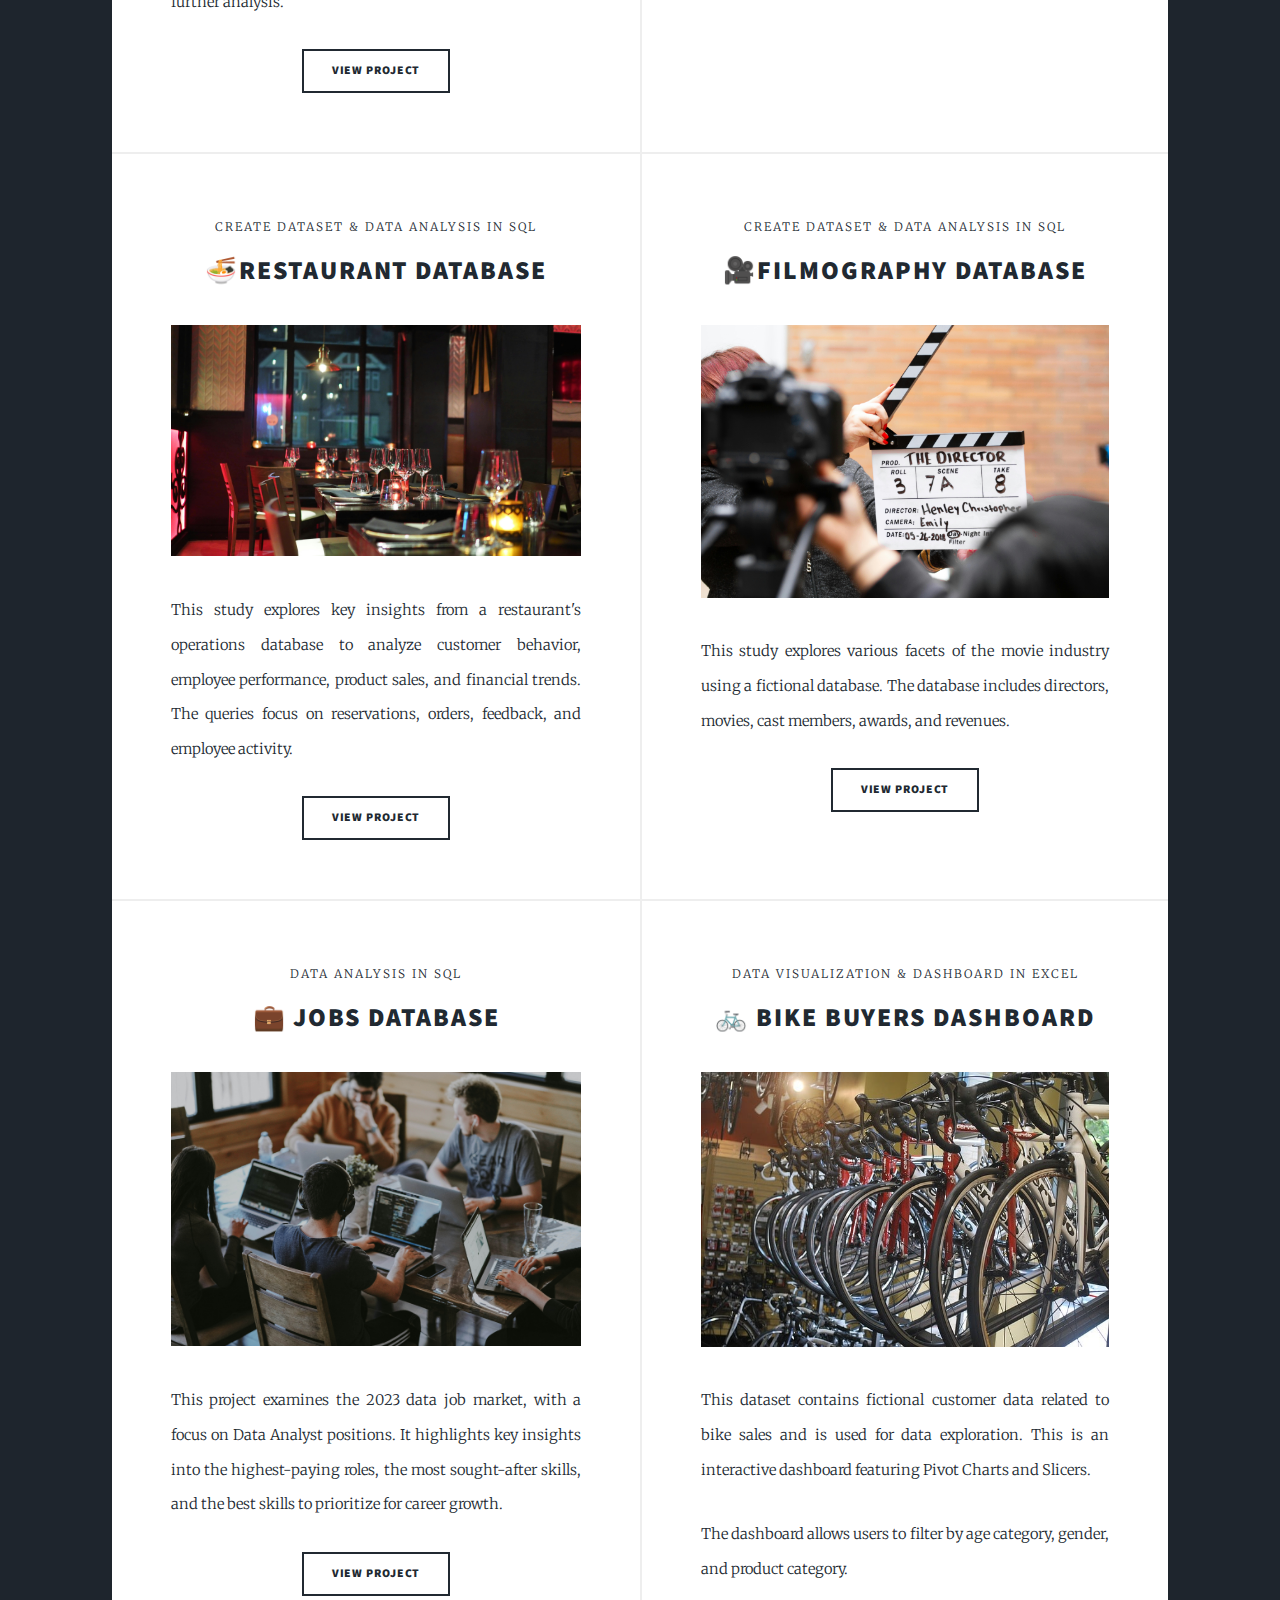
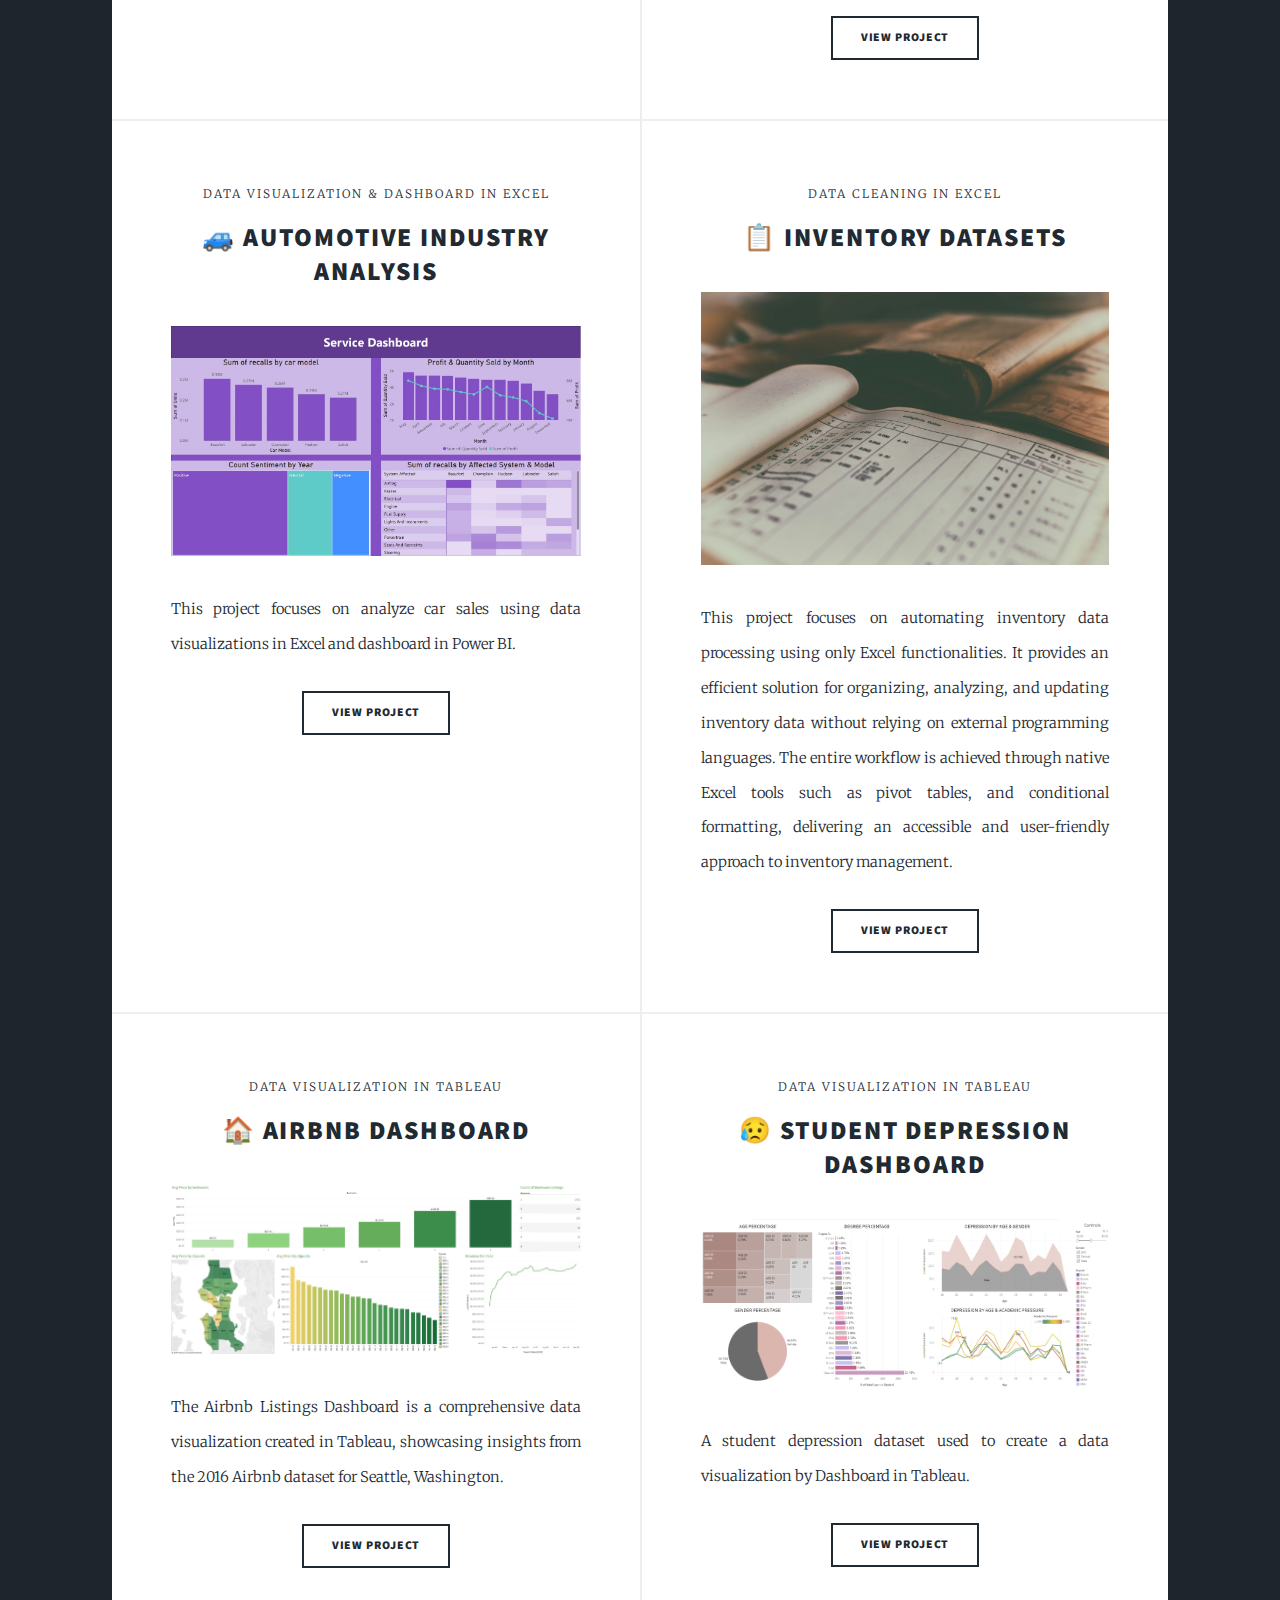
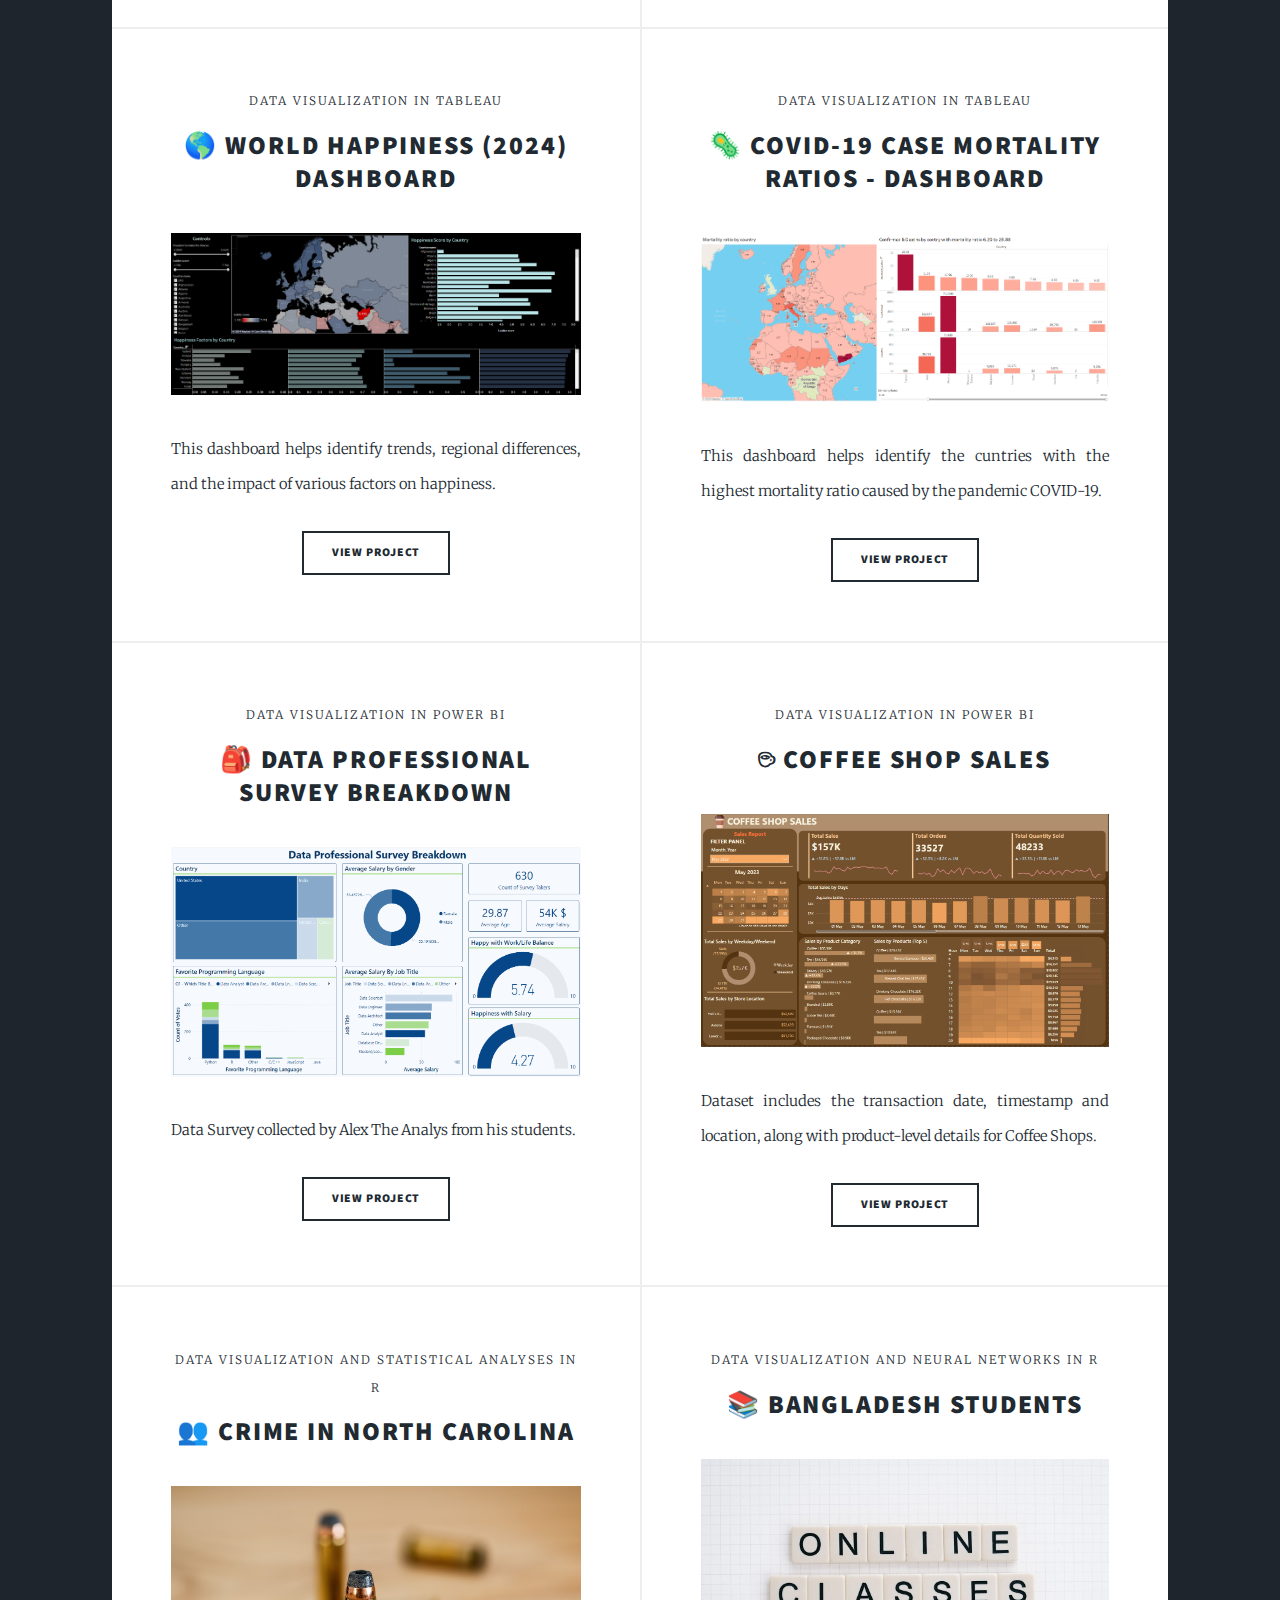
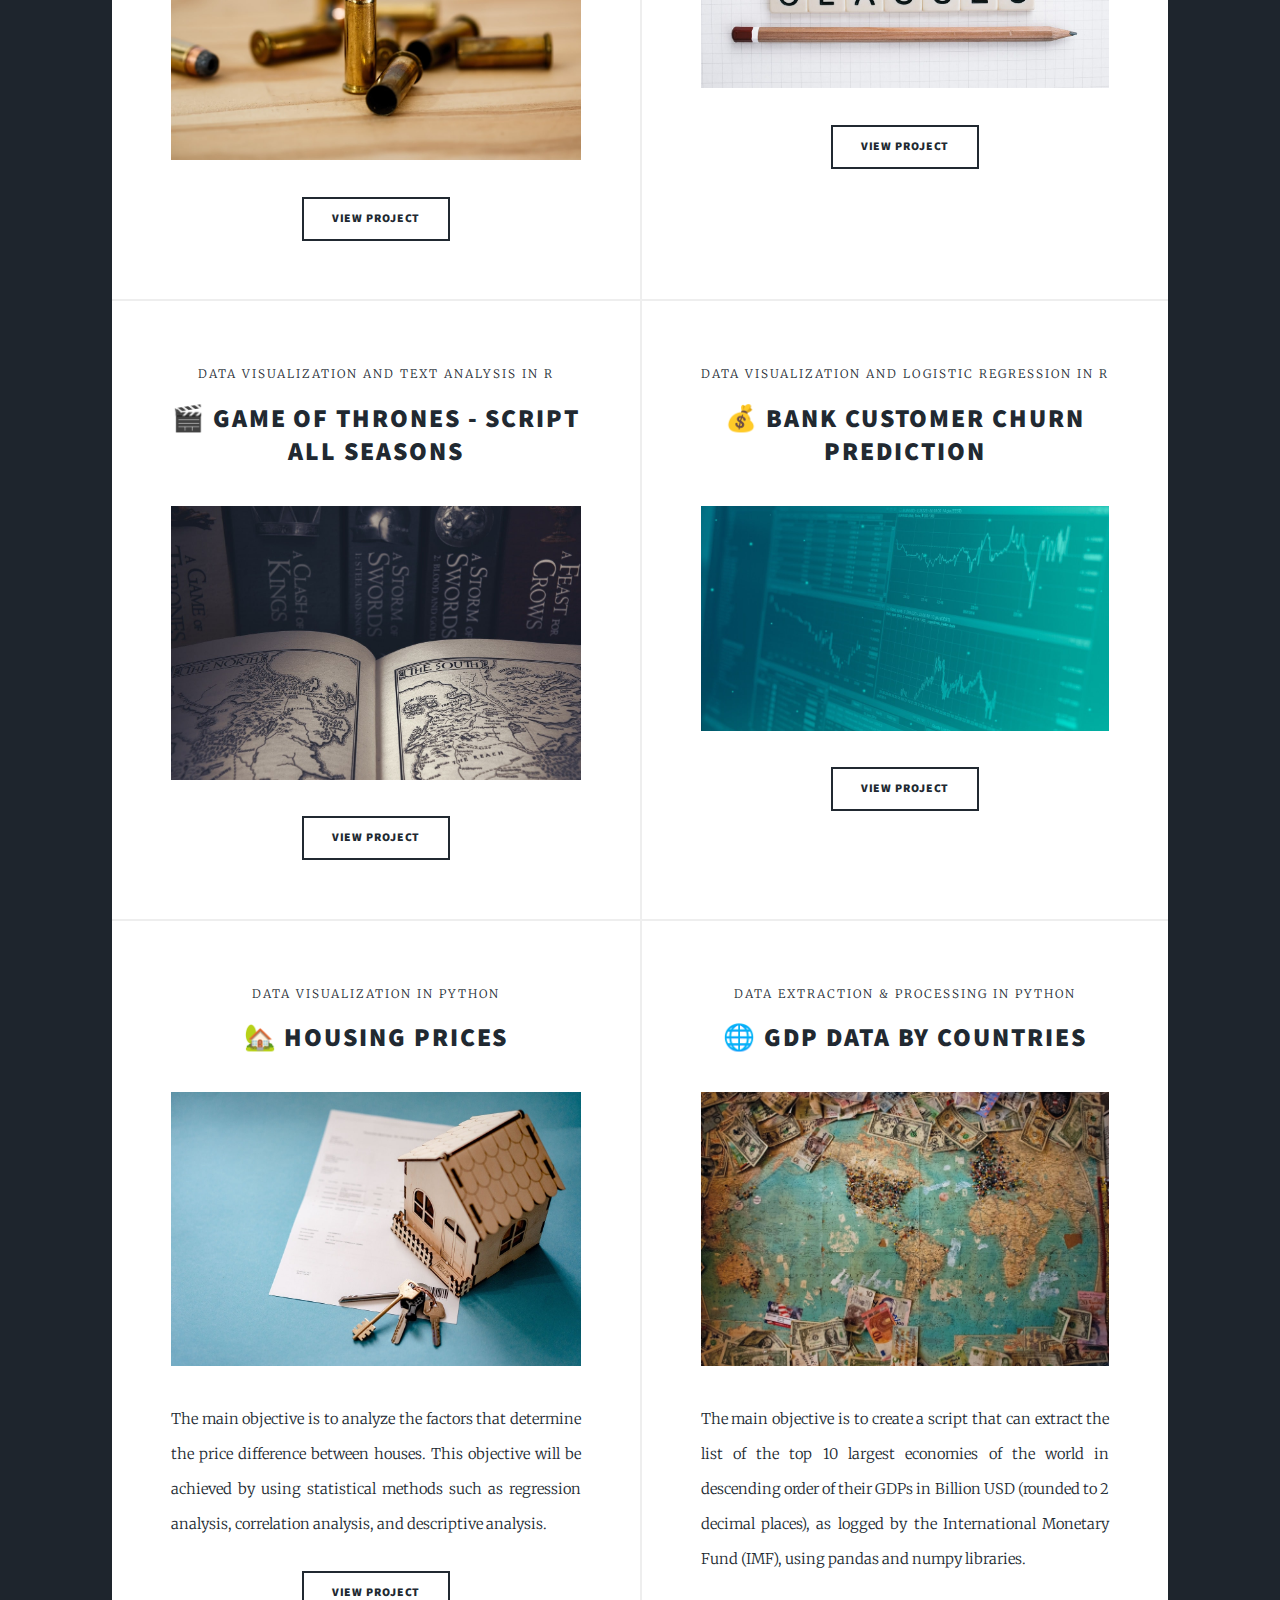
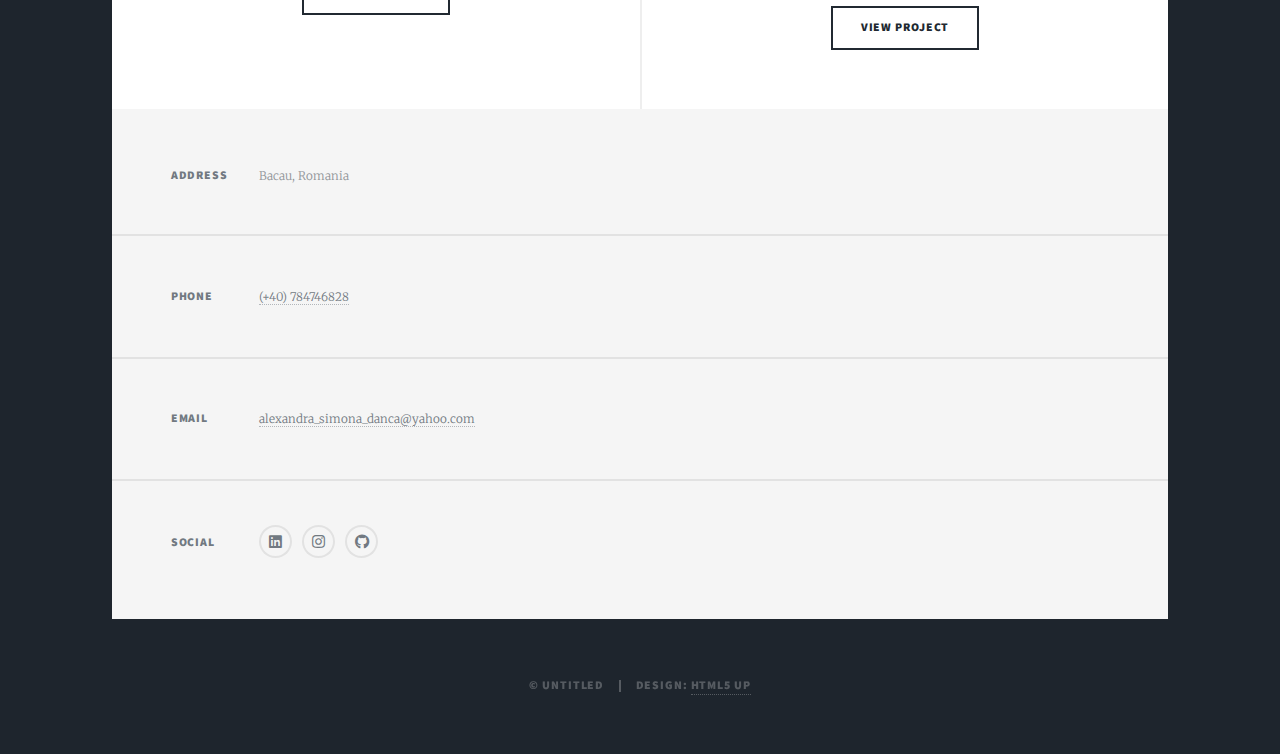
==== commit 934562f9: "upload projects" ====
--- a/index.html
+++ b/index.html
@@ -21,7 +21,7 @@
 				<!-- Intro -->
 					<div id="intro">
 						<h1>Danca <img id="icon" src="./images/graph.png"> Simona</h1>
-						<p id="special">Welcome to my data portfolio!</p>
+						<p id="special">Welcome to my portfolio!</p>
 						<hr/>
 						<p>Data Analysis Projects</p>
 						<ul class="actions">
@@ -43,39 +43,24 @@
 
 				<!-- Main -->
 					<div id="main">
-
-						<!-- Featured Post -->
-						 <!--
-							<article class="post featured">
-								<header class="major">
-									<span class="date">data cleaning in Sql</span>
-									<h2><a href="https://github.com/alexandradanca/MySQL_Layoffs_Data_Cleaning/tree/main">Layoffs Dataset</a></h2>
-									<p>This dataset contains information of layoffs in different industries around the world from the years of the covid-19 pandemic, between the year 2020 to 2023.</p>
-								</header>
-								<a href="https://github.com/alexandradanca/MySQL_Layoffs_Data_Cleaning/blob/main/layoffs.csv" class="image main"><img src="images/pic01.jpg" alt="" /></a>
-								<ul class="actions special">
-									<li><a href="https://github.com/alexandradanca/MySQL_Layoffs_Data_Cleaning" class="button large">View project</a></li>
-								</ul>
-							</article>
-						-->
-
 						<!-- Posts -->
 							<section class="posts">
 								<!-- SQL -->
 								<article>
 									<header>
-										<span class="date">data cleaning in Sql</span>
+										<span class="date">Data Cleaning in SQL</span>
 										<h2><a target=”_blank” href="https://github.com/alexandradanca/MySQL_Layoffs_Data_Cleaning">💼Layoffs Dataset</a></h2>
 									</header>
 									<a target=”_blank” href="https://github.com/alexandradanca/MySQL_Layoffs_Data_Cleaning" class="image fit"><img src="images/pic01.jpg" alt="Layoffs_Dataset"/></a>
 									<p>This dataset contains information of layoffs in different industries around the world from the years of the 🦠 Covid-19 pandemic, between the year 2020 to 2023.</p>
+									<p>The layoffs dataset required extensive cleaning and preparation to ensure data integrity and consistency for further analysis.</p>
 									<ul class="actions special">
 										<li><a target=”_blank” href="https://github.com/alexandradanca/MySQL_Layoffs_Data_Cleaning" class="button">View project</a></li>
 									</ul>
 								</article>
 								<article>
 									<header>
-										<span class="major date">Exploratory Data Analysis in SQL</span>
+										<span class="major date">Data Analysis in SQL</span>
 										<h2><a target=”_blank” href="https://github.com/alexandradanca/MySQL_Exploratory_Data_Analysis">💼Layoffs Dataset</a></h2>
 									</header>
 									<a target=”_blank” href="https://github.com/alexandradanca/MySQL_Exploratory_Data_Analysis" class="image fit"><img src="images/pic02.jpg" alt="Layoffs_Dataset" /></a>
@@ -86,7 +71,7 @@
 								</article>
 								<article>
 									<header>
-										<span class="major date">Create dataset & Exploratory Analysis in SQL</span>
+										<span class="major date">Create dataset & Data Analysis in SQL</span>
 										<h2><a target=”_blank” href="https://github.com/alexandradanca/MySQL_Restaurant_Database">🍜Restaurant Database</a></h2>
 									</header>
 									<a target=”_blank” href="https://github.com/alexandradanca/MySQL_Restaurant_Database" class="image fit"><img src="images/pic03.jpg" alt="" /></a>
@@ -97,7 +82,7 @@
 								</article>
 								<article>
 									<header>
-										<span class="major date">Create dataset & Exploratory Analysis in SQL</span>
+										<span class="major date">Create dataset & Data Analysis in SQL</span>
 										<h2><a target=”_blank” href="https://github.com/alexandradanca/MySQL_Filmography_Database">🎥Filmography Database</a></h2>
 									</header>
 									<a target=”_blank” href="https://github.com/alexandradanca/MySQL_Filmography_Database" class="image fit"><img src="images/pic04.jpg" alt="" /></a>
@@ -106,16 +91,52 @@
 										<li><a target=”_blank” href="https://github.com/alexandradanca/MySQL_Filmography_Database" class="button">View project</a></li>
 									</ul>
 								</article>
+								<article>
+									<header>
+										<span class="major date">Data Analysis in SQL</span>
+										<h2><a target=”_blank” href="https://github.com/alexandradanca/MySQL_Jobs_Database">💼 Jobs Database</a></h2>
+									</header>
+									<a target=”_blank” href="https://github.com/alexandradanca/MySQL_Jobs_Database" class="image fit"><img src="images/pic17.jpg" alt="" /></a>
+									<p>This project examines the 2023 data job market, with a focus on Data Analyst positions. It highlights key insights into the highest-paying roles, the most sought-after skills, and the best skills to prioritize for career growth.</p>
+									<ul class="actions special">
+										<li><a target=”_blank” href="https://github.com/alexandradanca/MySQL_Jobs_Database" class="button">View project</a></li>
+									</ul>
+								</article>
 								<!-- Excel -->
 								<article>
 									<header>
-										<span class="major date">Data Visualization in Excel</span>
+										<span class="major date">Data Visualization & Dashboard in Excel</span>
 										<h2><a target=”_blank” href="https://github.com/alexandradanca/Bike_Buyers_Excel_Dashboard">🚲 Bike Buyers Dashboard</a></h2>
 									</header>
 									<a target=”_blank” href="https://github.com/alexandradanca/Bike_Buyers_Excel_Dashboard" class="image fit"><img src="images/pic05.jpg" alt="" /></a>
 									<p>This dataset contains fictional customer data related to bike sales and is used for data exploration. This is an interactive dashboard featuring Pivot Charts and Slicers.</p>
+									<p>The dashboard allows users to filter by age category, gender, and product category.</p>
 									<ul class="actions special">
 										<li><a target=”_blank” href="https://github.com/alexandradanca/Bike_Buyers_Excel_Dashboard" class="button">View project</a></li>
+									</ul>
+								</article>
+								<article>
+									<header>
+										<span class="major date">Data Visualization & Dashboard in Excel</span>
+										<h2><a target=”_blank” href="https://github.com/alexandradanca/Excel_Car_Sales_Data/tree/main">🚙 Automotive Industry Analysis</a></h2>
+									</header>
+									<a target=”_blank” href="https://github.com/alexandradanca/Excel_Car_Sales_Data/tree/main" class="image fit"><img src="images/pic18.jpg" alt="" /></a>
+									<p>This project focuses on analyze car sales using data visualizations in Excel and dashboard in Power BI.</p>
+									<ul class="actions special">
+										<li><a target=”_blank” href="https://github.com/alexandradanca/Excel_Car_Sales_Data/tree/main" class="button">View project</a></li>
+									</ul>
+								</article>
+								<article>
+									<header>
+										<span class="major date">Data Cleaning in Excel</span>
+										<h2><a target=”_blank” href="https://github.com/alexandradanca/Excel_Inventory_Data">📋 Inventory Datasets</a></h2>
+									</header>
+									<a target=”_blank” href="https://github.com/alexandradanca/Excel_Inventory_Data" class="image fit"><img src="images/pic19.jpg" alt="" /></a>
+									<p>This project focuses on automating inventory data processing using only Excel functionalities. It provides an efficient solution for organizing, analyzing, and updating inventory data without relying on external programming languages.
+										The entire workflow is achieved through native Excel tools such as pivot tables, and conditional formatting, delivering an accessible and user-friendly approach to inventory management.
+									</p>
+									<ul class="actions special">
+										<li><a target=”_blank” href="https://github.com/alexandradanca/Excel_Inventory_Data" class="button">View project</a></li>
 									</ul>
 								</article>
 								<!-- Tableau -->
@@ -237,6 +258,17 @@
 									<p>The main objective is to analyze the factors that determine the price difference between houses. This objective will be achieved by using statistical methods such as regression analysis, correlation analysis, and descriptive analysis.</p>
 									<ul class="actions special">
 										<li><a target=”_blank” href="https://github.com/alexandradanca/Py_DataVisualization_HousingPrice" class="button">View project</a></li>
+									</ul>
+								</article>
+								<article>
+									<header>
+										<span class="major date">Data Extraction & Processing in Python</span>
+										<h2><a target=”_blank” href="https://github.com/alexandradanca/Py_GDP_Webscraping">🌐 GDP Data by countries</a></h2>
+									</header>
+									<a target=”_blank” href="https://github.com/alexandradanca/Py_GDP_Webscraping" class="image fit"><img src="images/pic20.jpg" alt="" /></a>
+									<p>The main objective is to create a script that can extract the list of the top 10 largest economies of the world in descending order of their GDPs in Billion USD (rounded to 2 decimal places), as logged by the International Monetary Fund (IMF), using pandas and numpy libraries.</p>
+									<ul class="actions special">
+										<li><a target=”_blank” href="https://github.com/alexandradanca/Py_GDP_Webscraping" class="button">View project</a></li>
 									</ul>
 								</article>
 							</section>
